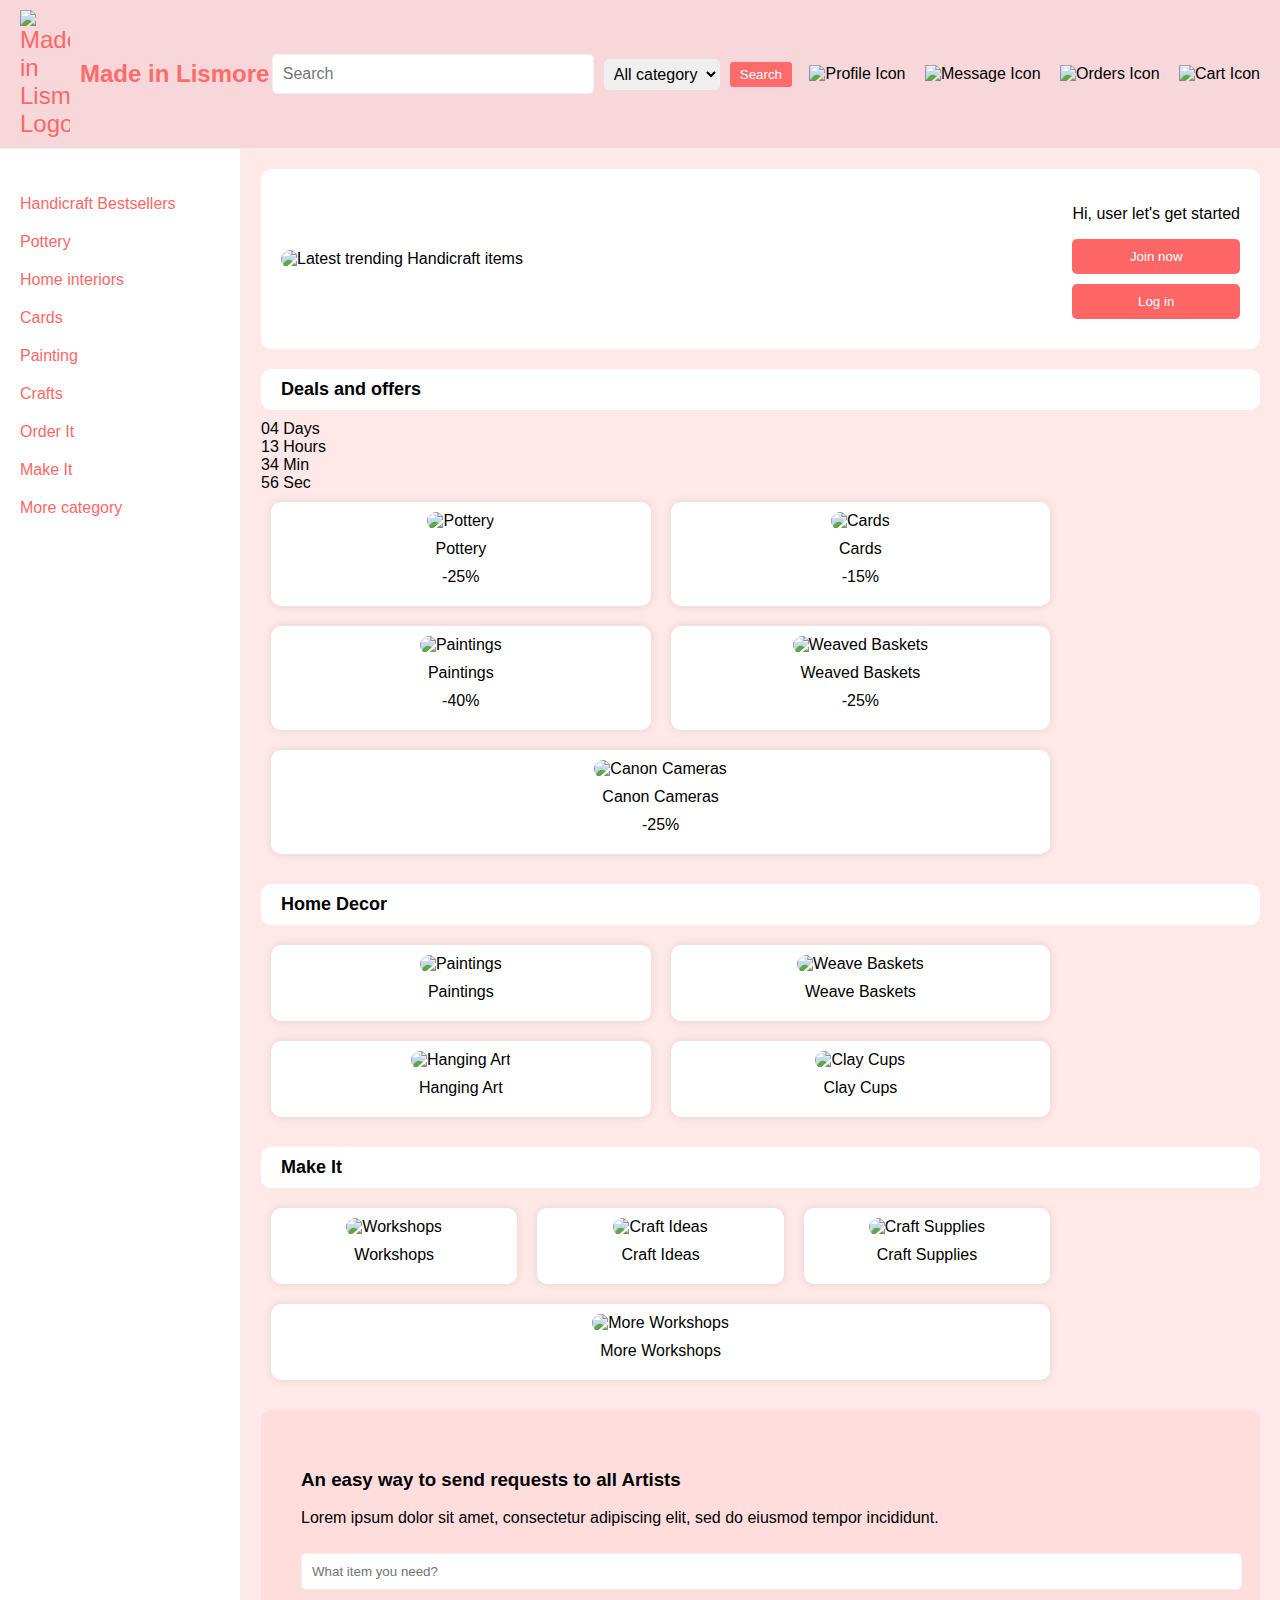
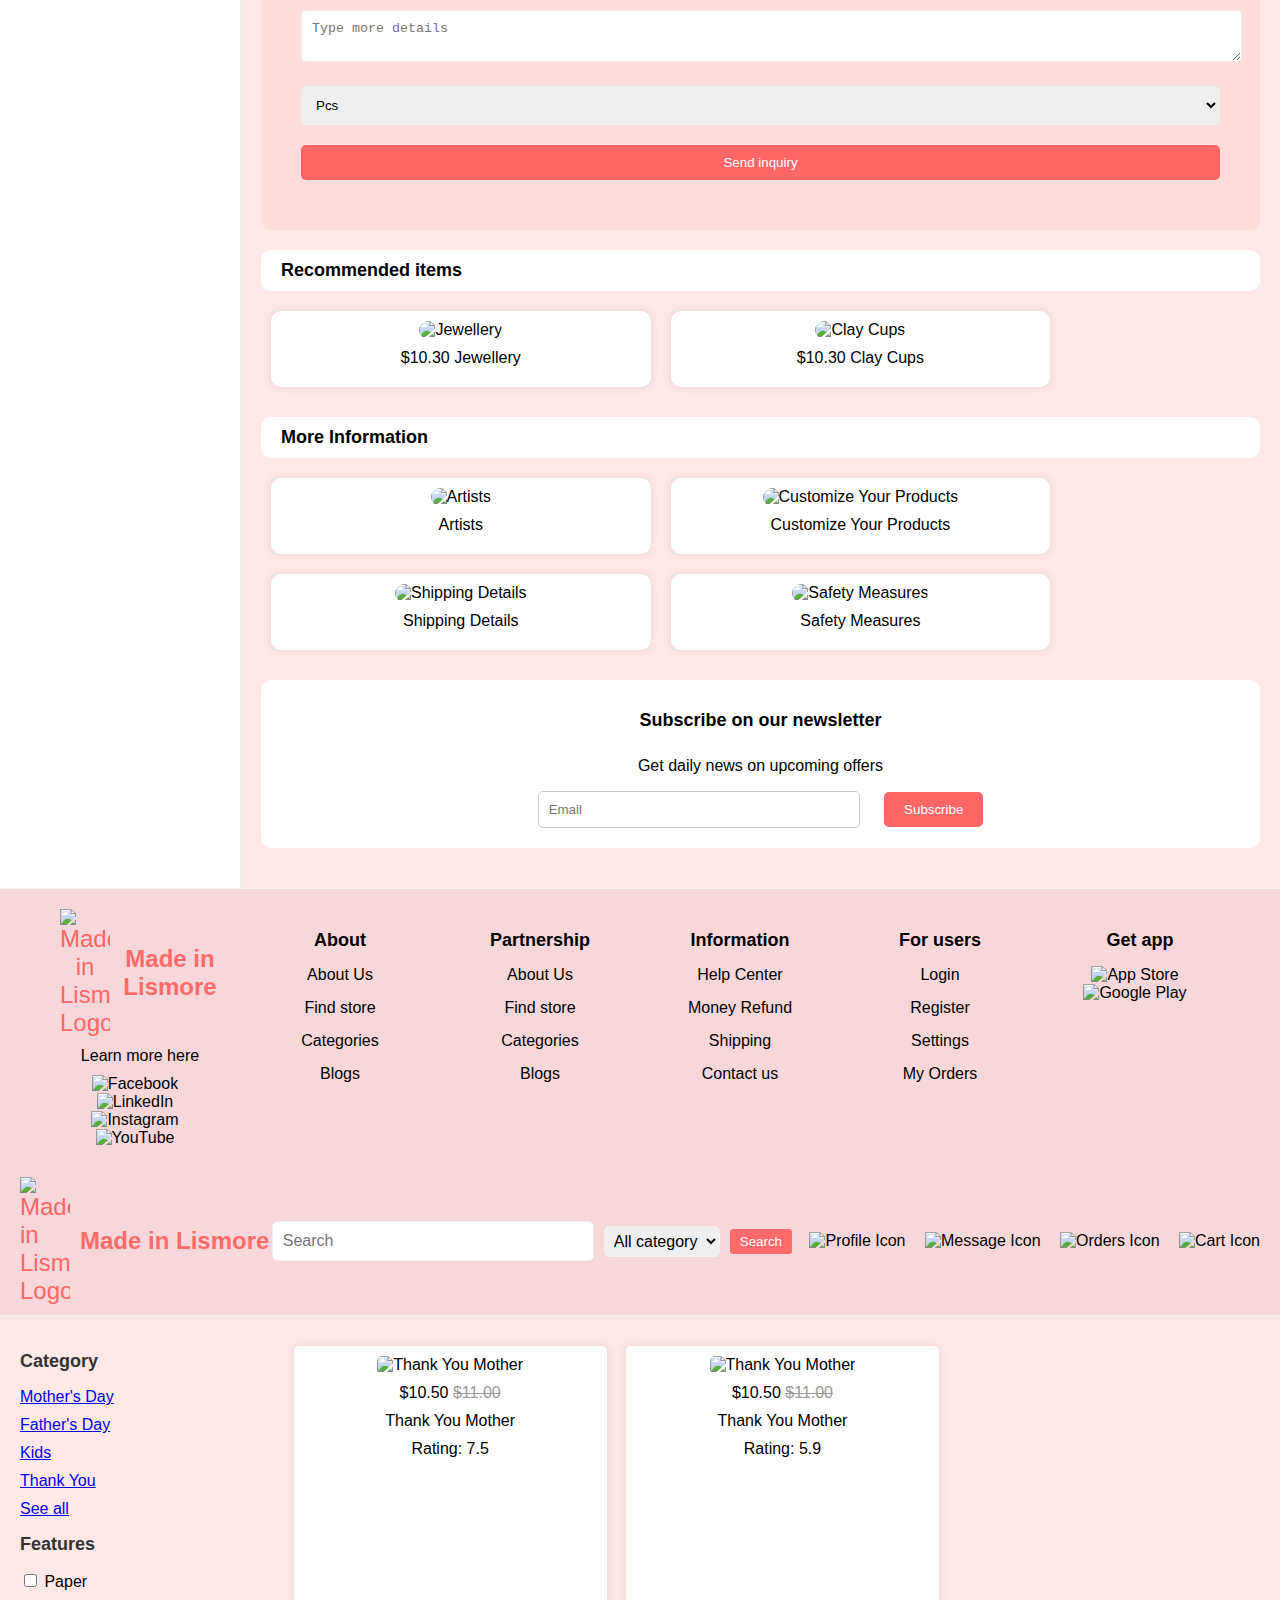
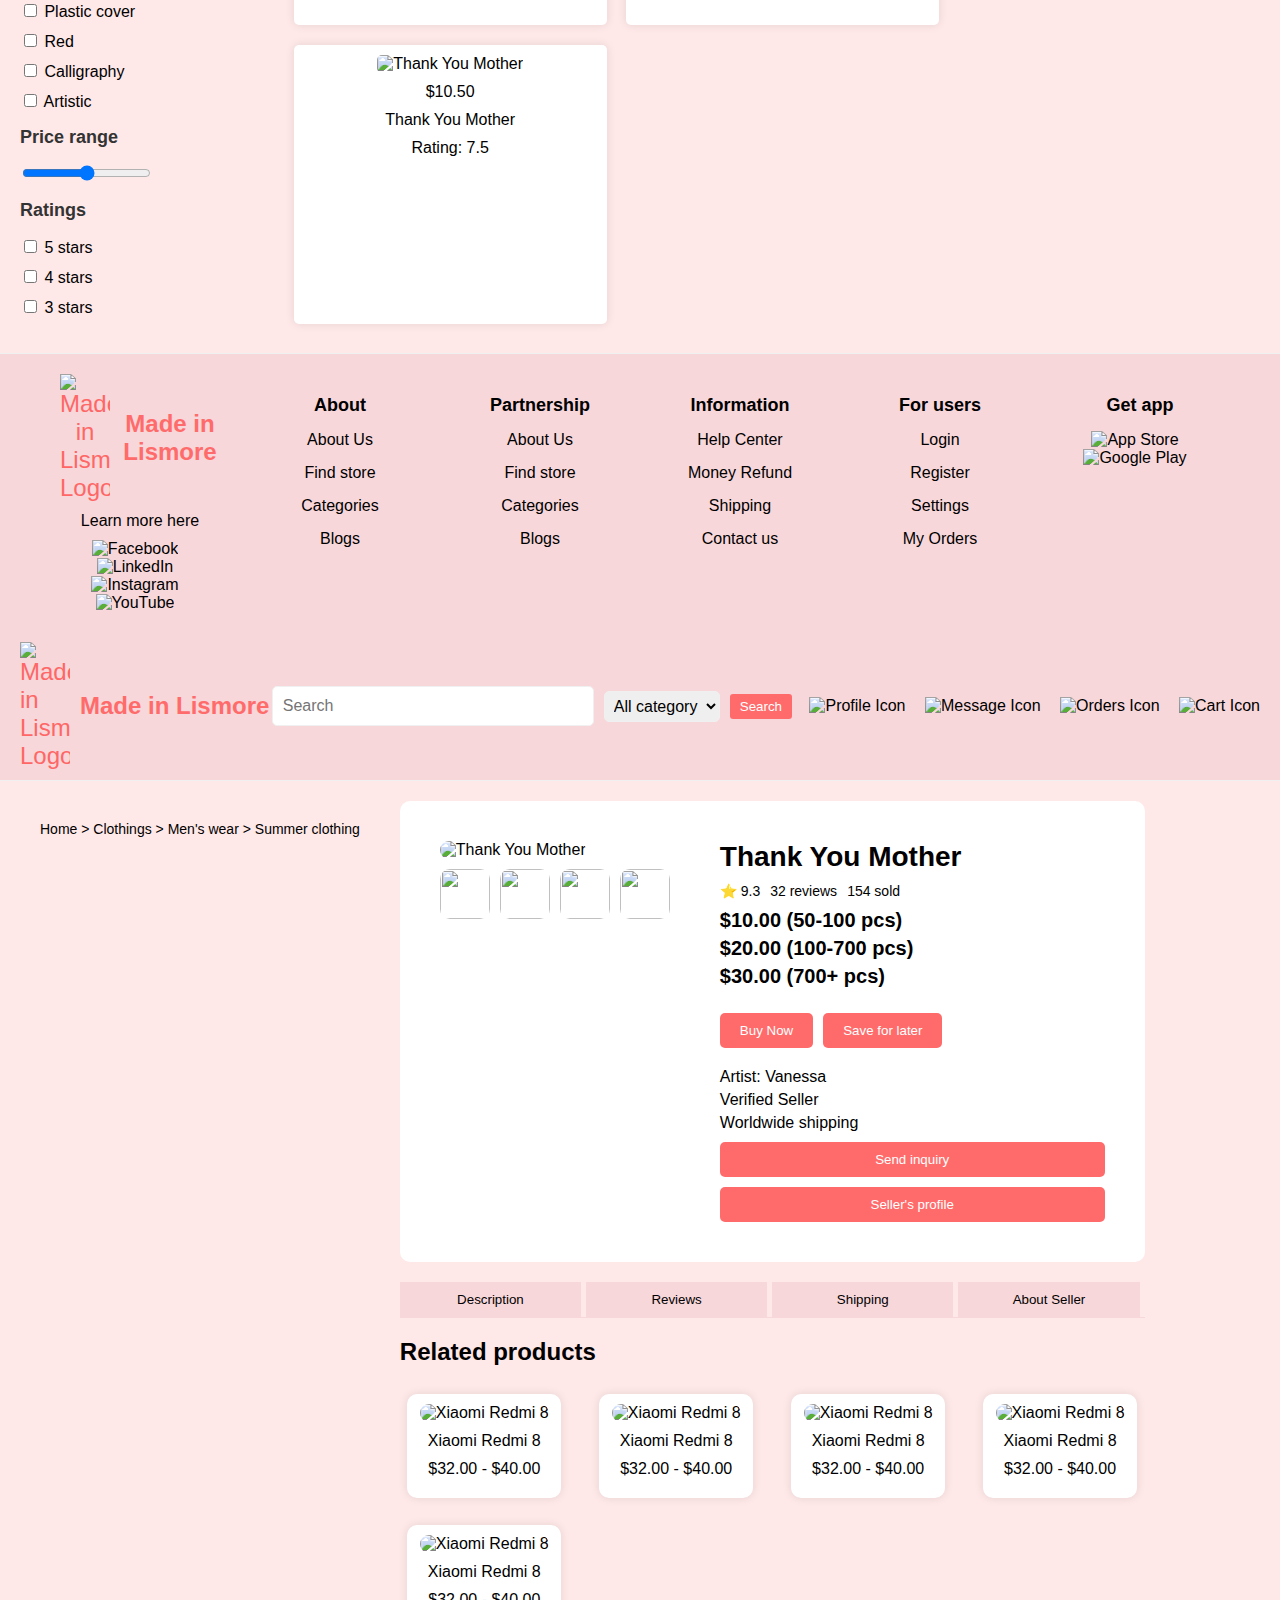
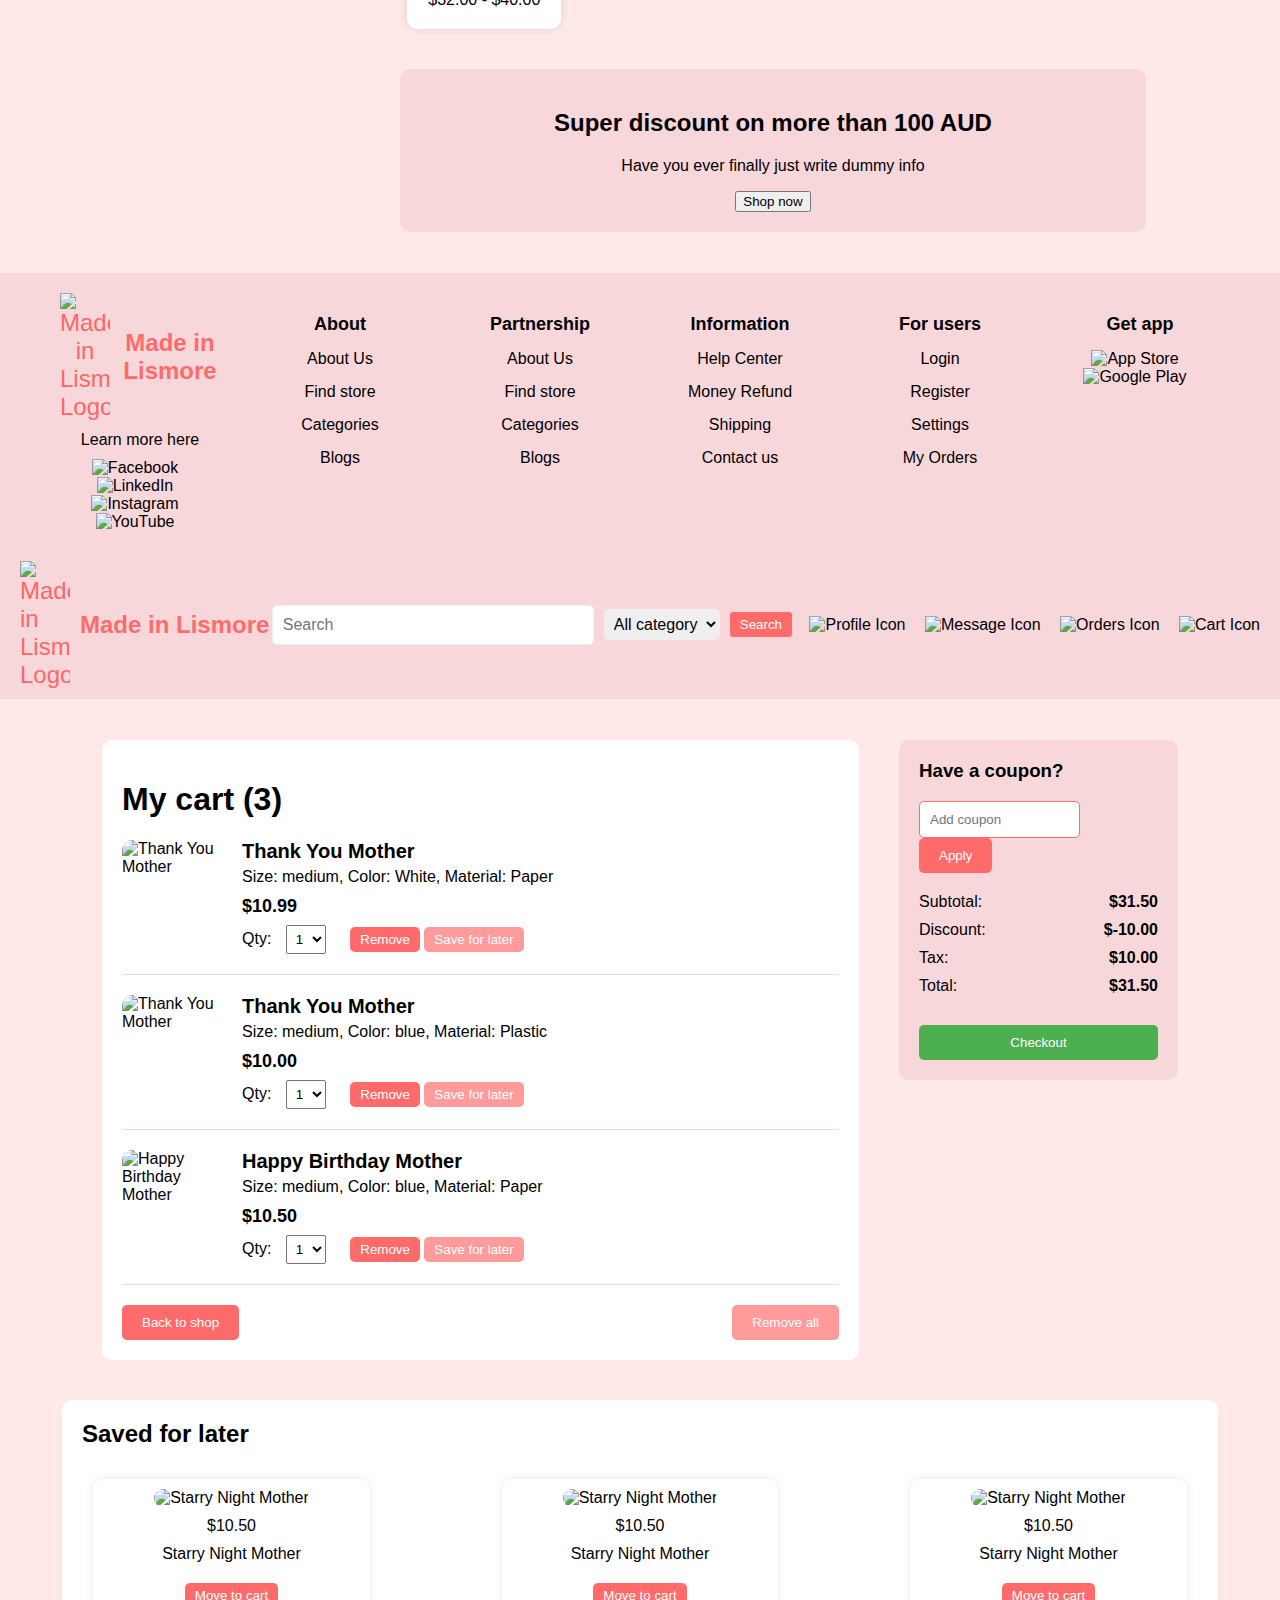
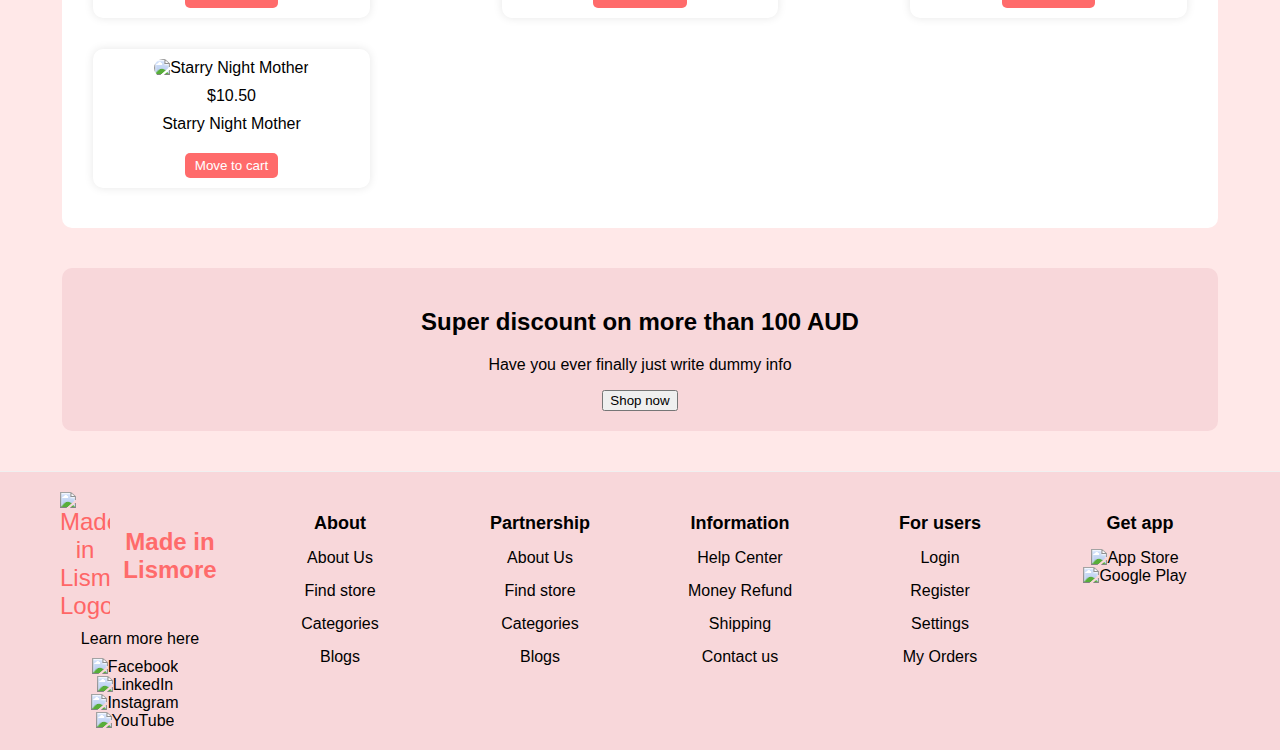
==== index.html @ fd5ef29a "update on fourth" ====
<!DOCTYPE html>
<html lang="en">
<head>
    <meta charset="UTF-8">
    <meta name="viewport" content="width=1368, initial-scale=1.0">
    <title>Made in Lismore</title>

 <!-- first page html -->
</head>
<body>
    <link rel="stylesheet" href="/Users/hargunsoni/Desktop/MadeInLismore/style.css">

    <div class="navbar">
        <div class="logo">
            <img src="logo.png" alt="Made in Lismore Logo">
            <span>Made in Lismore</span>
        </div>
        <div class="search-bar">
            <input type="text" placeholder="Search">
            <select>
                <option value="all">All category</option>
                <option value="cards">Cards</option>
                <option value="pottery">Pottery</option>
                <option value="paintings">Paintings</option>
                <!-- Add other categories here -->
            </select>
            <button>Search</button>
        </div>
        <div class="icons">
            <img src="profile-icon.png" alt="Profile Icon">
            <img src="message-icon.png" alt="Message Icon">
            <img src="orders-icon.png" alt="Orders Icon">
            <img src="cart-icon.png" alt="Cart Icon">
        </div>
    </div>

    <div style="display: flex;">
        <div class="sidebar">
            <ul class="category-list">
                <li>Handicraft Bestsellers</li>
                <li>Pottery</li>
                <li>Home interiors</li>
                <li>Cards</li>
                <li>Painting</li>
                <li>Crafts</li>
                <li>Order It</li>
                <li>Make It</li>
                <li>More category</li>
            </ul>
        </div>
        <div class="main-content">
            <div class="banner">
                <img src="handicraft-banner.jpg" alt="Latest trending Handicraft items">
                <div class="login">
                    <p>Hi, user let's get started</p>
                    <button>Join now</button>
                    <button>Log in</button>
                </div>
            </div>
            <div class="deals-offers">
                <div class="title">Deals and offers</div>
                <div class="countdown">
                    <div>04 Days</div>
                    <div>13 Hours</div>
                    <div>34 Min</div>
                    <div>56 Sec</div>
                </div>
                <div class="products">
                    <div class="product">
                        <img src="pottery.jpg" alt="Pottery">
                        <p>Pottery</p>
                        <p>-25%</p>
                    </div>
                    <div class="product">
                        <img src="cards.jpg" alt="Cards">
                        <p>Cards</p>
                        <p>-15%</p>
                    </div>
                    <div class="product">
                        <img src="paintings.jpg" alt="Paintings">
                        <p>Paintings</p>
                        <p>-40%</p>
                    </div>
                    <div class="product">
                        <img src="weaved-baskets.jpg" alt="Weaved Baskets">
                        <p>Weaved Baskets</p>
                        <p>-25%</p>
                    </div>
                    <div class="product">
                        <img src="canon-cameras.jpg" alt="Canon Cameras">
                        <p>Canon Cameras</p>
                        <p>-25%</p>
                    </div>
                </div>
            </div>
            <div class="home-decor">
                <div class="title">Home Decor</div>
                <div class="products">
                    <div class="product">
                        <img src="paintings-home-decor.jpg" alt="Paintings">
                        <p>Paintings</p>
                    </div>
                    <div class="product">
                        <img src="weave-baskets.jpg" alt="Weave Baskets">
                        <p>Weave Baskets</p>
                    </div>
                    <div class="product">
                        <img src="hanging-art.jpg" alt="Hanging Art">
                        <p>Hanging Art</p>
                    </div>
                    <div class="product">
                        <img src="clay-cups.jpg" alt="Clay Cups">
                        <p>Clay Cups</p>
                    </div>
                </div>
            </div>
            <div class="make-it">
                <div class="title">Make It</div>
                <div class="products">
                    <div class="product">
                        <img src="workshops.jpg" alt="Workshops">
                        <p>Workshops</p>
                    </div>
                    <div class="product">
                        <img src="craft-ideas.jpg" alt="Craft Ideas">
                        <p>Craft Ideas</p>
                    </div>
                    <div class="product">
                        <img src="craft-supplies.jpg" alt="Craft Supplies">
                        <p>Craft Supplies</p>
                    </div>
                    <div class="product">
                        <img src="more-workshops.jpg" alt="More Workshops">
                        <p>More Workshops</p>
                    </div>
                </div>
            </div>
            <div class="quote">
                <div class="form">
                    <h3>An easy way to send requests to all Artists</h3>
                    <p>Lorem ipsum dolor sit amet, consectetur adipiscing elit, sed do eiusmod tempor incididunt.</p>
                    <input type="text" placeholder="What item you need?">
                    <textarea placeholder="Type more details"></textarea>
                    <select>
                        <option value="pcs">Pcs</option>
                        <option value="sets">Sets</option>
                    </select>
                    <button>Send inquiry</button>
                </div>
            </div>
            <div class="recommended">
                <div class="title">Recommended items</div>
                <div class="products">
                    <div class="product">
                        <img src="jewellery.jpg" alt="Jewellery">
                        <p>$10.30 Jewellery</p>
                    </div>
                    <div class="product">
                        <img src="clay-cups.jpg" alt="Clay Cups">
                        <p>$10.30 Clay Cups</p>
                    </div>
                </div>
            </div>
            <div class="more-info">
                <div class="title">More Information</div>
                <div class="products">
                    <div class="product">
                        <img src="artists.jpg" alt="Artists">
                        <p>Artists</p>
                    </div>
                    <div class="product">
                        <img src="customize.jpg" alt="Customize Your Products">
                        <p>Customize Your Products</p>
                    </div>
                    <div class="product">
                        <img src="shipping.jpg" alt="Shipping Details">
                        <p>Shipping Details</p>
                    </div>
                    <div class="product">
                        <img src="safety.jpg" alt="Safety Measures">
                        <p>Safety Measures</p>
                    </div>
                </div>
            </div>
            <div class="newsletter">
                <div class="title">Subscribe on our newsletter</div>
                <p>Get daily news on upcoming offers</p>
                <input type="email" placeholder="Email">
                <button>Subscribe</button>
            </div>
        </div>
    </div>

    <footer>
        <div class="container">
            <div class="column">
                <div class="logo">
                    <img src="logo.png" alt="Made in Lismore Logo">
                    <span>Made in Lismore</span>
                </div>
                <p>Learn more here</p>
                <div class="social-icons">
                    <img src="facebook-icon.png" alt="Facebook">
                    <img src="linkedin-icon.png" alt="LinkedIn">
                    <img src="instagram-icon.png" alt="Instagram">
                    <img src="youtube-icon.png" alt="YouTube">
                </div>
            </div>
            <div class="column">
                <ul>
                    <li><strong>About</strong></li>
                    <li>About Us</li>
                    <li>Find store</li>
                    <li>Categories</li>
                    <li>Blogs</li>
                </ul>
            </div>
            <div class="column">
                <ul>
                    <li><strong>Partnership</strong></li>
                    <li>About Us</li>
                    <li>Find store</li>
                    <li>Categories</li>
                    <li>Blogs</li>
                </ul>
            </div>
            <div class="column">
                <ul>
                    <li><strong>Information</strong></li>
                    <li>Help Center</li>
                    <li>Money Refund</li>
                    <li>Shipping</li>
                    <li>Contact us</li>
                </ul>
            </div>
            <div class="column">
                <ul>
                    <li><strong>For users</strong></li>
                    <li>Login</li>
                    <li>Register</li>
                    <li>Settings</li>
                    <li>My Orders</li>
                </ul>
            </div>
            <div class="column">
                <ul>
                    <li><strong>Get app</strong></li>
                    <li>
                        <img src="appstore-icon.png" alt="App Store">
                        <img src="playstore-icon.png" alt="Google Play">
                    </li>
                </ul>
            </div>
        </div>
    </footer>

</body>
</html>




 <!-- second page html -->

<!DOCTYPE html>
<html lang="en">
<head>
    <meta charset="UTF-8">
    <meta name="viewport" content="width=device-width, initial-scale=1.0">
    <title>Made in Lismore</title>
    <link rel="stylesheet" href="style.css"> <!-- Link to your CSS file -->
</head>
<body>
    <div class="navbar">
        <div class="logo">
            <img src="logo.png" alt="Made in Lismore Logo">
            <span>Made in Lismore</span>
        </div>
        <div class="search-bar">
            <input type="text" placeholder="Search">
            <select>
                <option value="all">All category</option>
                <option value="cards">Cards</option>
                <option value="pottery">Pottery</option>
                <option value="paintings">Paintings</option>
                <!-- Add other categories here -->
            </select>
            <button>Search</button>
        </div>
        <div class="icons">
            <img src="profile-icon.png" alt="Profile Icon">
            <img src="message-icon.png" alt="Message Icon">
            <img src="orders-icon.png" alt="Orders Icon">
            <img src="cart-icon.png" alt="Cart Icon">
        </div>
    </div>
    <main>
        <aside>
            <h2>Category</h2>
            <ul>
                <li><a href="#">Mother's Day</a></li>
                <li><a href="#">Father's Day</a></li>
                <li><a href="#">Kids</a></li>
                <li><a href="#">Thank You</a></li>
                <li><a href="#">See all</a></li>
            </ul>
            <h2>Features</h2>
            <ul>
                <li><input type="checkbox"> Paper</li>
                <li><input type="checkbox"> Plastic cover</li>
                <li><input type="checkbox"> Red</li>
                <li><input type="checkbox"> Calligraphy</li>
                <li><input type="checkbox"> Artistic</li>
            </ul>
            <h2>Price range</h2>
            <input type="range" min="0" max="99999">
            <h2>Ratings</h2>
            <ul>
                <li><input type="checkbox"> 5 stars</li>
                <li><input type="checkbox"> 4 stars</li>
                <li><input type="checkbox"> 3 stars</li>
            </ul>
        </aside>
        <section class="products">
            <div class="product">
                <img src="product1.jpg" alt="Thank You Mother">
                <p>$10.50 <span class="original-price">$11.00</span></p>
                <p>Thank You Mother</p>
                <p>Rating: 7.5</p>
            </div>
            <div class="product">
                <img src="product2.jpg" alt="Thank You Mother">
                <p>$10.50 <span class="original-price">$11.00</span></p>
                <p>Thank You Mother</p>
                <p>Rating: 5.9</p>
            </div>
            <div class="product">
                <img src="product3.jpg" alt="Thank You Mother">
                <p>$10.50</p>
                <p>Thank You Mother</p>
                <p>Rating: 7.5</p>
            </div>
            <!-- Add more product divs as necessary -->
        </section>
    </main>
    <footer>
        <div class="container">
            <div class="column">
                <div class="logo">
                    <img src="logo.png" alt="Made in Lismore Logo">
                    <span>Made in Lismore</span>
                </div>
                <p>Learn more here</p>
                <div class="social-icons">
                    <img src="facebook-icon.png" alt="Facebook">
                    <img src="linkedin-icon.png" alt="LinkedIn">
                    <img src="instagram-icon.png" alt="Instagram">
                    <img src="youtube-icon.png" alt="YouTube">
                </div>
            </div>
            <div class="column">
                <ul>
                    <li><strong>About</strong></li>
                    <li>About Us</li>
                    <li>Find store</li>
                    <li>Categories</li>
                    <li>Blogs</li>
                </ul>
            </div>
            <div class="column">
                <ul>
                    <li><strong>Partnership</strong></li>
                    <li>About Us</li>
                    <li>Find store</li>
                    <li>Categories</li>
                    <li>Blogs</li>
                </ul>
            </div>
            <div class="column">
                <ul>
                    <li><strong>Information</strong></li>
                    <li>Help Center</li>
                    <li>Money Refund</li>
                    <li>Shipping</li>
                    <li>Contact us</li>
                </ul>
            </div>
            <div class="column">
                <ul>
                    <li><strong>For users</strong></li>
                    <li>Login</li>
                    <li>Register</li>
                    <li>Settings</li>
                    <li>My Orders</li>
                </ul>
            </div>
            <div class="column">
                <ul>
                    <li><strong>Get app</strong></li>
                    <li>
                        <img src="appstore-icon.png" alt="App Store">
                        <img src="playstore-icon.png" alt="Google Play">
                    </li>
                </ul>
            </div>
        </div>
    </footer>
</body>
</html>





<!-- third page html -->


<!-- third page second try  -->

<!DOCTYPE html>
<html lang="en">
<head>
    <meta charset="UTF-8">
    <meta name="viewport" content="width=device-width, initial-scale=1.0">
    <title>Product Page</title>
    <link rel="stylesheet" href="styles.css">
</head>
<body>
    <div class="navbar">
        <div class="logo">
            <img src="logo.png" alt="Made in Lismore Logo">
            <span>Made in Lismore</span>
        </div>
        <div class="search-bar">
            <input type="text" placeholder="Search">
            <select>
                <option value="all">All category</option>
                <option value="cards">Cards</option>
                <option value="pottery">Pottery</option>
                <option value="paintings">Paintings</option>
                <!-- Add other categories here -->
            </select>
            <button>Search</button>
        </div>
        <div class="icons">
            <img src="profile-icon.png" alt="Profile Icon">
            <img src="message-icon.png" alt="Message Icon">
            <img src="orders-icon.png" alt="Orders Icon">
            <img src="cart-icon.png" alt="Cart Icon">
        </div>
    </div>
    <main>
        <div class="breadcrumb">
            <a href="#">Home</a> > <a href="#">Clothings</a> > <a href="#">Men's wear</a> > <a href="#">Summer clothing</a>
        </div>
        <div class="product-section">
            <div class="product-container">
                <div class="product-images">
                    <img src="main-image.png" alt="Thank You Mother">
                    <div class="thumbnail-images">
                        <img src="thumb1.png" alt="">
                        <img src="thumb2.png" alt="">
                        <img src="thumb3.png" alt="">
                        <img src="thumb4.png" alt="">
                    </div>
                </div>
                <div class="product-details">
                    <h1>Thank You Mother</h1>
                    <div class="rating">
                        <span>⭐ 9.3</span>
                        <span>32 reviews</span>
                        <span>154 sold</span>
                    </div>
                    <div class="pricing">
                        <div>$10.00 (50-100 pcs)</div>
                        <div>$20.00 (100-700 pcs)</div>
                        <div>$30.00 (700+ pcs)</div>
                    </div>
                    <div class="actions">
                        <button id="buy-now">Buy Now</button>
                        <button id="save-for-later">Save for later</button>
                    </div>
                    <div class="seller-info">
                        <div>Artist: Vanessa</div>
                        <div>Verified Seller</div>
                        <div>Worldwide shipping</div>
                        <button>Send inquiry</button>
                        <button>Seller's profile</button>
                    </div>
                </div>
            </div>
            <div class="tabs">
                <button class="tablinks" onclick="openTab(event, 'Description')">Description</button>
                <button class="tablinks" onclick="openTab(event, 'Reviews')">Reviews</button>
                <button class="tablinks" onclick="openTab(event, 'Shipping')">Shipping</button>
                <button class="tablinks" onclick="openTab(event, 'About Seller')">About Seller</button>
            </div>
            <div id="Description" class="tabcontent">
                <h3>Description</h3>
                <p>Standard 6" x 4" card</p>
                <p>Blank on the inside - you can add your own message</p>
                <p>Includes envelope</p>
                <p>Wholesale enquiries welcome.</p>
                <p>Style: Classic style</p>
                <p>Size: 6" x 4"</p>
            </div>
            <div id="Reviews" class="tabcontent">
                <h3>Reviews</h3>
            </div>
            <div id="Shipping" class="tabcontent">
                <h3>Shipping</h3>
            </div>
            <div id="About Seller" class="tabcontent">
                <h3>About Seller</h3>
            </div>
            <div class="related-products">
                <h2>Related products</h2>
                <div class="products-list">
                    <div class="product">
                        <img src="related1.png" alt="Xiaomi Redmi 8">
                        <p>Xiaomi Redmi 8</p>
                        <p>$32.00 - $40.00</p>
                    </div>
                    <div class="product">
                        <img src="related2.png" alt="Xiaomi Redmi 8">
                        <p>Xiaomi Redmi 8</p>
                        <p>$32.00 - $40.00</p>
                    </div>
                    <div class="product">
                        <img src="related3.png" alt="Xiaomi Redmi 8">
                        <p>Xiaomi Redmi 8</p>
                        <p>$32.00 - $40.00</p>
                    </div>
                    <div class="product">
                        <img src="related4.png" alt="Xiaomi Redmi 8">
                        <p>Xiaomi Redmi 8</p>
                        <p>$32.00 - $40.00</p>
                    </div>
                    <div class="product">
                        <img src="related5.png" alt="Xiaomi Redmi 8">
                        <p>Xiaomi Redmi 8</p>
                        <p>$32.00 - $40.00</p>
                    </div>
                </div>
            </div>
            <div class="super-discount">
                <h2>Super discount on more than 100 AUD</h2>
                <p>Have you ever finally just write dummy info</p>
                <button>Shop now</button>
            </div>
        </div>
    </main>
    <footer>
        <div class="container">
            <div class="column">
                <div class="logo">
                    <img src="logo.png" alt="Made in Lismore Logo">
                    <span>Made in Lismore</span>
                </div>
                <p>Learn more here</p>
                <div class="social-icons">
                    <img src="facebook-icon.png" alt="Facebook">
                    <img src="linkedin-icon.png" alt="LinkedIn">
                    <img src="instagram-icon.png" alt="Instagram">
                    <img src="youtube-icon.png" alt="YouTube">
                </div>
            </div>
            <div class="column">
                <ul>
                    <li><strong>About</strong></li>
                    <li>About Us</li>
                    <li>Find store</li>
                    <li>Categories</li>
                    <li>Blogs</li>
                </ul>
            </div>
            <div class="column">
                <ul>
                    <li><strong>Partnership</strong></li>
                    <li>About Us</li>
                    <li>Find store</li>
                    <li>Categories</li>
                    <li>Blogs</li>
                </ul>
            </div>
            <div class="column">
                <ul>
                    <li><strong>Information</strong></li>
                    <li>Help Center</li>
                    <li>Money Refund</li>
                    <li>Shipping</li>
                    <li>Contact us</li>
                </ul>
            </div>
            <div class="column">
                <ul>
                    <li><strong>For users</strong></li>
                    <li>Login</li>
                    <li>Register</li>
                    <li>Settings</li>
                    <li>My Orders</li>
                </ul>
            </div>
            <div class="column">
                <ul>
                    <li><strong>Get app</strong></li>
                    <li>
                        <img src="appstore-icon.png" alt="App Store">
                        <img src="playstore-icon.png" alt="Google Play">
                    </li>
                </ul>
            </div>
        </div>
    </footer>
    <script src="scripts.js"></script>
</body>
</html>


<!-- fourth page html  -->
<!DOCTYPE html>
<html lang="en">
<head>
    <meta charset="UTF-8">
    <meta name="viewport" content="width=device-width, initial-scale=1.0">
    <title>My Cart</title>
    <link rel="stylesheet" href="styles.css">
</head>
<body>
    <div class="navbar">
        <div class="logo">
            <img src="logo.png" alt="Made in Lismore Logo">
            <span>Made in Lismore</span>
        </div>
        <div class="search-bar">
            <input type="text" placeholder="Search">
            <select>
                <option value="all">All category</option>
                <option value="cards">Cards</option>
                <option value="pottery">Pottery</option>
                <option value="paintings">Paintings</option>
                <!-- Add other categories here -->
            </select>
            <button>Search</button>
        </div>
        <div class="icons">
            <img src="profile-icon.png" alt="Profile Icon">
            <img src="message-icon.png" alt="Message Icon">
            <img src="orders-icon.png" alt="Orders Icon">
            <img src="cart-icon.png" alt="Cart Icon" id="my-cart">
        </div>
    </div>

    <main>
        <div class="cart-page">
            <div class="cart-and-summary">
                <div class="cart-container">
                    <h1>My cart (3)</h1>
                    <div class="cart-item">
                        <img src="main-image.png" alt="Thank You Mother">
                        <div class="cart-item-details">
                            <h2>Thank You Mother</h2>
                            <p>Size: medium, Color: White, Material: Paper</p>
                            <span>$10.99</span>
                            <label for="quantity1">Qty:</label>
                            <select id="quantity1">
                                <option value="1">1</option>
                                <option value="2">2</option>
                                <option value="3">3</option>
                            </select>
                            <button class="remove">Remove</button>
                            <button class="save-for-later">Save for later</button>
                        </div>
                    </div>
                    <div class="cart-item">
                        <img src="thumb1.png" alt="Thank You Mother">
                        <div class="cart-item-details">
                            <h2>Thank You Mother</h2>
                            <p>Size: medium, Color: blue, Material: Plastic</p>
                            <span>$10.00</span>
                            <label for="quantity2">Qty:</label>
                            <select id="quantity2">
                                <option value="1">1</option>
                                <option value="2">2</option>
                                <option value="3">3</option>
                            </select>
                            <button class="remove">Remove</button>
                            <button class="save-for-later">Save for later</button>
                        </div>
                    </div>
                    <div class="cart-item">
                        <img src="thumb2.png" alt="Happy Birthday Mother">
                        <div class="cart-item-details">
                            <h2>Happy Birthday Mother</h2>
                            <p>Size: medium, Color: blue, Material: Paper</p>
                            <span>$10.50</span>
                            <label for="quantity3">Qty:</label>
                            <select id="quantity3">
                                <option value="1">1</option>
                                <option value="2">2</option>
                                <option value="3">3</option>
                            </select>
                            <button class="remove">Remove</button>
                            <button class="save-for-later">Save for later</button>
                        </div>
                    </div>
                    <div class="cart-actions">
                        <button>Back to shop</button>
                        <button class="remove-all">Remove all</button>
                    </div>
                </div>
                <div class="checkout-summary">
                    <h3>Have a coupon?</h3>
                    <input type="text" placeholder="Add coupon">
                    <button>Apply</button>
                    <div class="summary-details">
                        <p>Subtotal: <span>$31.50</span></p>
                        <p>Discount: <span>$-10.00</span></p>
                        <p>Tax: <span>$10.00</span></p>
                        <p>Total: <span>$31.50</span></p>
                        <button id="checkout-button">Checkout</button>
                    </div>
                </div>
            </div>

            <div class="saved-for-later">
                <h2>Saved for later</h2>
                <div class="products-list">
                    <div class="product">
                        <img src="related1.png" alt="Starry Night Mother">
                        <p>$10.50</p>
                        <p>Starry Night Mother</p>
                        <button>Move to cart</button>
                    </div>
                    <div class="product">
                        <img src="related2.png" alt="Starry Night Mother">
                        <p>$10.50</p>
                        <p>Starry Night Mother</p>
                        <button>Move to cart</button>
                    </div>
                    <div class="product">
                        <img src="related3.png" alt="Starry Night Mother">
                        <p>$10.50</p>
                        <p>Starry Night Mother</p>
                        <button>Move to cart</button>
                    </div>
                    <div class="product">
                        <img src="related4.png" alt="Starry Night Mother">
                        <p>$10.50</p>
                        <p>Starry Night Mother</p>
                        <button>Move to cart</button>
                    </div>
                </div>
            </div>

            <div class="super-discount">
                <h2>Super discount on more than 100 AUD</h2>
                <p>Have you ever finally just write dummy info</p>
                <button>Shop now</button>
            </div>
        </div>
    </main>
    <footer>
        <div class="container">
            <div class="column">
                <div class="logo">
                    <img src="logo.png" alt="Made in Lismore Logo">
                    <span>Made in Lismore</span>
                </div>
                <p>Learn more here</p>
                <div class="social-icons">
                    <img src="facebook-icon.png" alt="Facebook">
                    <img src="linkedin-icon.png" alt="LinkedIn">
                    <img src="instagram-icon.png" alt="Instagram">
                    <img src="youtube-icon.png" alt="YouTube">
                </div>
            </div>
            <div class="column">
                <ul>
                    <li><strong>About</strong></li>
                    <li>About Us</li>
                    <li>Find store</li>
                    <li>Categories</li>
                    <li>Blogs</li>
                </ul>
            </div>
            <div class="column">
                <ul>
                    <li><strong>Partnership</strong></li>
                    <li>About Us</li>
                    <li>Find store</li>
                    <li>Categories</li>
                    <li>Blogs</li>
                </ul>
            </div>
            <div class="column">
                <ul>
                    <li><strong>Information</strong></li>
                    <li>Help Center</li>
                    <li>Money Refund</li>
                    <li>Shipping</li>
                    <li>Contact us</li>
                </ul>
            </div>
            <div class="column">
                <ul>
                    <li><strong>For users</strong></li>
                    <li>Login</li>
                    <li>Register</li>
                    <li>Settings</li>
                    <li>My Orders</li>
                </ul>
            </div>
            <div class="column">
                <ul>
                    <li><strong>Get app</strong></li>
                    <li>
                        <img src="appstore-icon.png" alt="App Store">
                        <img src="playstore-icon.png" alt="Google Play">
                    </li>
                </ul>
            </div>
        </div>
    </footer>

    <script src="scripts.js"></script>
</body>
</html>
---- Users/hargunsoni/Desktop/MadeInLismore/style.css ----
body {
    font-family: Arial, sans-serif;
    margin: 0;
    padding: 0;
    background-color: #f8f8f8;
}
.navbar {
    display: flex;
    justify-content: space-between;
    align-items: center;
    padding: 10px 20px;
    background-color: #fff;
    border-bottom: 1px solid #f0f0f0;
}
.navbar .logo {
    display: flex;
    align-items: center;
}
.navbar .logo img {
    height: 40px;
    margin-right: 10px;
}
.navbar .search-bar {
    display: flex;
    align-items: center;
}
.navbar .search-bar input[type="text"] {
    width: 300px;
    padding: 10px;
    border: 1px solid #f0f0f0;
    border-radius: 5px;
    font-size: 16px;
    margin-right: 10px;
}
.navbar .search-bar select {
    padding: 10px;
    border: 1px solid #f0f0f0;
    border-radius: 5px;
    font-size: 16px;
    margin-right: 10px;
}
.navbar .search-bar button {
    padding: 10px;
    border: none;
    border-radius: 5px;
    background-color: #ff6767;
    color: #fff;
    cursor: pointer;
}
.navbar .icons img {
    height: 24px;
    margin-left: 20px;
}
.sidebar {
    width: 200px;
    padding: 20px;
    background-color: #fff;
    border-right: 1px solid #f0f0f0;
}
.sidebar .category-list {
    list-style-type: none;
    padding: 0;
}
.sidebar .category-list li {
    padding: 10px 0;
    color: #ff6767;
    cursor: pointer;
}
.main-content {
    padding: 20px;
    flex: 1;
}
.main-content .banner {
    display: flex;
    justify-content: space-between;
    align-items: center;
    padding: 20px;
    background-color: #fff;
    border-radius: 10px;
    margin-bottom: 20px;
}
.main-content .banner img {
    width: 70%;
    border-radius: 10px;
}
.main-content .banner .login {
    text-align: center;
}
.main-content .banner .login button {
    display: block;
    width: 100%;
    padding: 10px;
    margin: 10px 0;
    border: none;
    border-radius: 5px;
    background-color: #ff6767;
    color: #fff;
    cursor: pointer;
}
.deals-offers, .home-decor, .make-it, .quote, .recommended, .more-info, .newsletter {
    margin-bottom: 20px;
}
.deals-offers .title, .home-decor .title, .make-it .title, .quote .title, .recommended .title, .more-info .title, .newsletter .title {
    padding: 10px 20px;
    background-color: #fff;
    border-radius: 10px;
    margin-bottom: 10px;
    font-size: 18px;
    font-weight: bold;
}
.deals-offers .products, .home-decor .products, .make-it .products, .recommended .products, .more-info .products {
    display: flex;
    flex-wrap: wrap;
}
.deals-offers .products .product, .home-decor .products .product, .make-it .products .product, .recommended .products .product, .more-info .products .product {
    flex: 1 1 30%;
    margin: 10px;
    padding: 10px;
    background-color: #fff;
    border-radius: 10px;
    text-align: center;
}
.deals-offers .products .product img, .home-decor .products .product img, .make-it .products .product img, .recommended .products .product img, .more-info .products .product img {
    width: 100%;
    border-radius: 10px;
}
.make-it .products .product {
    flex: 1 1 24%;
}
.quote {
    display: flex;
    justify-content: space-between;
    align-items: center;
    padding: 20px;
    background-color: #ffdddd;
    border-radius: 10px;
}
.quote .form {
    flex: 1;
    padding: 20px;
}
.quote .form input, .quote .form textarea, .quote .form select, .quote .form button {
    width: 100%;
    padding: 10px;
    margin: 10px 0;
    border-radius: 5px;
    border: 1px solid #f0f0f0;
}
.quote .form button {
    background-color: #ff6767;
    color: #fff;
    cursor: pointer;
    border: none;
}
.newsletter {
    text-align: center;
    padding: 20px;
    background-color: #fff;
    border-radius: 10px;
}
.newsletter input {
    width: 60%;
    padding: 10px;
    border: 1px solid #f0f0f0;
    border-radius: 5px;
    margin-right: 10px;
}
.newsletter button {
    padding: 10px;
    border: none;
    border-radius: 5px;
    background-color: #ff6767;
    color: #fff;
    cursor: pointer;
}
footer {
    background-color: #fff;
    padding: 20px;
    border-top: 1px solid #f0f0f0;
}
footer .container {
    display: flex;
    justify-content: space-between;
    flex-wrap: wrap;
}
footer .column {
    flex: 1;
    padding: 10px;
}
footer .column ul {
    list-style-type: none;
    padding: 0;
}
footer .column ul li {
    padding: 5px 0;
}
footer .column img {
    height: 24px;
    margin-right: 10px;
}
---- style.css ----
body {
    font-family: Arial, sans-serif;
    margin: 0;
    padding: 0;
    background-color: #f8f8f8;
}
.navbar {
    display: flex;
    justify-content: space-between;
    align-items: center;
    padding: 10px 20px;
    background-color: #fff;
    border-bottom: 1px solid #f0f0f0;
}
.navbar .logo {
    display: flex;
    align-items: center;
}
.navbar .logo img {
    height: 40px;
    margin-right: 10px;
}
.navbar .search-bar {
    display: flex;
    align-items: center;
}
.navbar .search-bar input[type="text"] {
    width: 300px;
    padding: 10px;
    border: 1px solid #f0f0f0;
    border-radius: 5px;
    font-size: 16px;
    margin-right: 10px;
}
.navbar .search-bar select {
    padding: 10px;
    border: 1px solid #f0f0f0;
    border-radius: 5px;
    font-size: 16px;
    margin-right: 10px;
}
.navbar .search-bar button {
    padding: 10px;
    border: none;
    border-radius: 5px;
    background-color: #ff6767;
    color: #fff;
    cursor: pointer;
}
.navbar .icons img {
    height: 24px;
    margin-left: 20px;
}
.sidebar {
    width: 200px;
    padding: 20px;
    background-color: #fff;
    border-right: 1px solid #f0f0f0;
}
.sidebar .category-list {
    list-style-type: none;
    padding: 0;
}
.sidebar .category-list li {
    padding: 10px 0;
    color: #ff6767;
    cursor: pointer;
}
.main-content {
    padding: 20px;
    flex: 1;
}
.main-content .banner {
    display: flex;
    justify-content: space-between;
    align-items: center;
    padding: 20px;
    background-color: #fff;
    border-radius: 10px;
    margin-bottom: 20px;
}
.main-content .banner img {
    width: 70%;
    border-radius: 10px;
}
.main-content .banner .login {
    text-align: center;
}
.main-content .banner .login button {
    display: block;
    width: 100%;
    padding: 10px;
    margin: 10px 0;
    border: none;
    border-radius: 5px;
    background-color: #ff6767;
    color: #fff;
    cursor: pointer;
}
.deals-offers, .home-decor, .make-it, .quote, .recommended, .more-info, .newsletter {
    margin-bottom: 20px;
}
.deals-offers .title, .home-decor .title, .make-it .title, .quote .title, .recommended .title, .more-info .title, .newsletter .title {
    padding: 10px 20px;
    background-color: #fff;
    border-radius: 10px;
    margin-bottom: 10px;
    font-size: 18px;
    font-weight: bold;
}
.deals-offers .products, .home-decor .products, .make-it .products, .recommended .products, .more-info .products {
    display: flex;
    flex-wrap: wrap;
}
.deals-offers .products .product, .home-decor .products .product, .make-it .products .product, .recommended .products .product, .more-info .products .product {
    flex: 1 1 30%;
    margin: 10px;
    padding: 10px;
    background-color: #fff;
    border-radius: 10px;
    text-align: center;
}
.deals-offers .products .product img, .home-decor .products .product img, .make-it .products .product img, .recommended .products .product img, .more-info .products .product img {
    width: 100%;
    border-radius: 10px;
}
.make-it .products .product {
    flex: 1 1 24%;
}
.quote {
    display: flex;
    justify-content: space-between;
    align-items: center;
    padding: 20px;
    background-color: #ffdddd;
    border-radius: 10px;
}
.quote .form {
    flex: 1;
    padding: 20px;
}
.quote .form input, .quote .form textarea, .quote .form select, .quote .form button {
    width: 100%;
    padding: 10px;
    margin: 10px 0;
    border-radius: 5px;
    border: 1px solid #f0f0f0;
}
.quote .form button {
    background-color: #ff6767;
    color: #fff;
    cursor: pointer;
    border: none;
}
.newsletter {
    text-align: center;
    padding: 20px;
    background-color: #fff;
    border-radius: 10px;
}
.newsletter input {
    width: 60%;
    padding: 10px;
    border: 1px solid #f0f0f0;
    border-radius: 5px;
    margin-right: 10px;
}
.newsletter button {
    padding: 10px;
    border: none;
    border-radius: 5px;
    background-color: #ff6767;
    color: #fff;
    cursor: pointer;
}
footer {
    background-color: #fff;
    padding: 20px;
    border-top: 1px solid #f0f0f0;
}
footer .container {
    display: flex;
    justify-content: space-between;
    flex-wrap: wrap;
}
footer .column {
    flex: 1;
    padding: 10px;
}
footer .column ul {
    list-style-type: none;
    padding: 0;
}
footer .column ul li {
    padding: 5px 0;
}
footer .column img {
    height: 24px;
    margin-right: 10px;
}

















body {
    font-family: Arial, sans-serif;
    margin: 0;
    padding: 0;
    background-color: #f8f8f8;
}
.navbar {
    display: flex;
    justify-content: space-between;
    align-items: center;
    padding: 10px 20px;
    background-color: #fff;
    border-bottom: 1px solid #f0f0f0;
}
.navbar .logo {
    display: flex;
    align-items: center;
}
.navbar .logo img {
    height: 40px;
    margin-right: 10px;
}
.navbar .search-bar {
    display: flex;
    align-items: center;
}
.navbar .search-bar input[type="text"] {
    width: 300px;
    padding: 10px;
    border: 1px solid #f0f0f0;
    border-radius: 5px;
    font-size: 16px;
    margin-right: 10px;
}
.navbar .search-bar select {
    padding: 10px;
    border: 1px solid #f0f0f0;
    border-radius: 5px;
    font-size: 16px;
    margin-right: 10px;
}
.navbar .search-bar button {
    padding: 10px;
    border: none;
    border-radius: 5px;
    background-color: #ff6767;
    color: #fff;
    cursor: pointer;
}
.navbar .icons img {
    height: 24px;
    margin-left: 20px;
}
.content {
    display: flex;
}
.sidebar {
    width: 200px;
    padding: 20px;
    background-color: #fff;
    border-right: 1px solid #f0f0f0;
}
.sidebar .category-list {
    list-style-type: none;
    padding: 0;
}
.sidebar .category-list li {
    padding: 10px 0;
    color: #ff6767;
    cursor: pointer;
}
.sidebar .filters {
    margin-top: 20px;
}
.sidebar .filters h3 {
    margin-bottom: 10px;
}









/* second page */

body {
    font-family: Arial, sans-serif;
    margin: 0;
    padding: 0;
    background-color: #f9f9f9;
}

header {
    background-color: #ffe6e6;
    padding: 10px 20px;
}

.header-top {
    display: flex;
    justify-content: space-between;
    align-items: center;
}

.logo {
    font-size: 24px;
    color: #ff6666;
    text-decoration: none;
}

nav ul {
    list-style: none;
    margin: 0;
    padding: 0;
    display: flex;
}

nav ul li {
    margin-left: 20px;
}

nav ul li a {
    text-decoration: none;
    color: #333;
}

.header-bottom {
    display: flex;
    justify-content: center;
    padding: 10px 0;
}

.header-bottom input[type="text"] {
    width: 300px;
    padding: 10px;
    border: 1px solid #ccc;
    border-radius: 5px;
}

.header-bottom button {
    padding: 10px 20px;
    background-color: #ff6666;
    color: white;
    border: none;
    border-radius: 5px;
    margin-left: 10px;
    cursor: pointer;
}

main {
    display: flex;
    padding: 20px;
}

aside {
    width: 20%;
    padding-right: 20px;
}

aside h2 {
    font-size: 18px;
    color: #333;
}

aside ul {
    list-style: none;
    padding: 0;
}

aside ul li {
    margin-bottom: 10px;
}

.products {
    width: 80%;
    display: flex;
    flex-wrap: wrap;
}

.product {
    width: 30%;
    background-color: white;
    margin: 1%;
    padding: 10px;
    box-shadow: 0 0 10px rgba(0, 0, 0, 0.1);
    border-radius: 5px;
    text-align: center;
}

.product img {
    max-width: 100%;
    height: auto;
    border-radius: 5px;
}

.product p {
    margin: 10px 0;
}

.original-price {
    text-decoration: line-through;
    color: #999;
}

footer {
    background-color: #ffe6e6;
    padding: 20px;
    text-align: center;
}

.newsletter {
    margin-bottom: 20px;
}

.newsletter input[type="email"] {
    padding: 10px;
    width: 300px;
    border: 1px solid #ccc;
    border-radius: 5px;
}

.newsletter button {
    padding: 10px 20px;
    background-color: #ff6666;
    color: white;
    border: none;
    border-radius: 5px;
    margin-left: 10px;
    cursor: pointer;
}

.footer-links {
    display: flex;
    justify-content: space-around;
    margin-bottom: 20px;
}

.footer-links ul {
    list-style: none;
    padding: 0;
}

.footer-links ul li {
    margin-bottom: 10px;
}

.footer-links ul li a {
    text-decoration: none;
    color: #333;
}

.footer-social {
    display: flex;
    justify-content: center;
}

.footer-social a {
    margin: 0 10px;
}

.footer-social img {
    width: 24px;
    height: 24px;
}


















/* style.css  second try third page */

body {
    font-family: Arial, sans-serif;
    background-color: #ffe8e8;
    margin: 0;
    padding: 0;
}

header {
    background-color: #f8d7da;
    padding: 10px 20px;
    display: flex;
    justify-content: space-between;
    align-items: center;
}

header .logo {
    font-size: 24px;
    font-weight: bold;
    color: #ff6b6b;
}

header nav {
    display: flex;
    align-items: center;
}

header nav input[type="text"] {
    padding: 5px;
    margin-right: 10px;
}

header nav button {
    padding: 5px 10px;
    background-color: #ff6b6b;
    border: none;
    color: white;
    cursor: pointer;
    border-radius: 3px;
}

header nav .nav-links a {
    margin-left: 15px;
    text-decoration: none;
    color: black;
}

header nav .nav-links a:hover {
    color: #ff6b6b;
}

.breadcrumb {
    margin: 20px;
    font-size: 14px;
}

.breadcrumb a {
    text-decoration: none;
    color: #000;
}

.breadcrumb a:hover {
    text-decoration: underline;
}

.product-container {
    display: flex;
    background-color: #fff;
    padding: 20px;
    margin: 0 20px;
    border-radius: 10px;
}

.product-images {
    flex: 1;
    padding: 20px;
    max-width: 300px;
}

.product-images img {
    width: 100%;
    border-radius: 10px;
}

.thumbnail-images {
    display: flex;
    margin-top: 10px;
}

.thumbnail-images img {
    width: 50px;
    height: 50px;
    margin-right: 10px;
    cursor: pointer;
}

.product-details {
    flex: 2;
    padding: 20px;
}

.product-details h1 {
    margin: 0;
    font-size: 28px;
}

.rating {
    display: flex;
    align-items: center;
    margin: 10px 0;
    font-size: 14px;
}

.rating span {
    margin-right: 10px;
}

.pricing {
    display: flex;
    flex-direction: column;
    margin: 10px 0;
}

.pricing div {
    margin-bottom: 5px;
    font-size: 20px;
    font-weight: bold;
}

.actions {
    display: flex;
    margin: 20px 0;
}

.actions button {
    padding: 10px 20px;
    background-color: #ff6b6b;
    color: white;
    border: none;
    border-radius: 5px;
    cursor: pointer;
    margin-right: 10px;
}

.actions button:hover {
    background-color: #ff4b4b;
}

.seller-info {
    margin-top: 20px;
}

.seller-info div {
    margin-bottom: 5px;
}

.seller-info button {
    display: block;
    width: 100%;
    padding: 10px;
    background-color: #ff6b6b;
    color: white;
    border: none;
    border-radius: 5px;
    cursor: pointer;
    margin-top: 10px;
}

.seller-info button:hover {
    background-color: #ff4b4b;
}

.tabs {
    display: flex;
    margin: 20px;
    border-bottom: 1px solid #f8d7da;
}

.tablinks {
    padding: 10px 20px;
    cursor: pointer;
    background-color: #f8d7da;
    border: none;
    margin-right: 5px;
    flex: 1;
    text-align: center;
}

.tablinks:hover {
    background-color: #ff6b6b;
    color: white;
}

.tabcontent {
    display: none;
    padding: 20px;
    background-color: white;
    border-radius: 10px;
    margin: 0 20px;
}

.tabcontent h3 {
    margin-top: 0;
}

.related-products {
    margin: 20px;
}

.related-products h2 {
    margin-top: 0;
}

.products-list {
    display: flex;
    justify-content: space-between;
    flex-wrap: wrap;
}

.products-list .product {
    width: 18%;
    background-color: #fff;
    border-radius: 10px;
    text-align: center;
    padding: 10px;
    margin-bottom: 20px;
}

.products-list .product img {
    width: 100%;
    height: auto;
    border-radius: 10px;
}

.super-discount {
    background-color: #f8d7da;
    padding: 20px;
    margin: 20px;
    text-align: center;
    border-radius: 10px;
}

footer {
    background-color: #f8d7da;
    padding: 20px;
}

footer .footer-links {
    display: flex;
    justify-content: space-between;
    margin-bottom: 20px;
}

footer .footer-links div {
    margin-right: 20px;
}

footer .footer-links a {
    display: block;
    text-decoration: none;
    color: black;
    margin-bottom: 5px;
}

footer .footer-links a:hover {
    text-decoration: underline;
}

.footer-bottom {
    display: flex;
    justify-content: space-between;
    align-items: center;
}

.footer-bottom p {
    margin: 0;
}

.social-icons a,
.get-app a {
    margin-right: 10px;
}

.social-icons img,
.get-app img {
    width: 30px;
    height: auto;
}




/* style.css fourth page */
.navbar {
    background-color: #f8d7da;
    padding: 10px 20px;
    display: flex;
    justify-content: space-between;
    align-items: center;
}

.navbar .logo {
    display: flex;
    align-items: center;
}

.navbar .logo img {
    width: 50px;
    height: auto;
    margin-right: 10px;
}

.navbar .logo span {
    font-size: 24px;
    font-weight: bold;
    color: #ff6b6b;
}

.navbar .search-bar {
    display: flex;
    align-items: center;
}

.navbar .search-bar input {
    padding: 5px;
    margin-right: 10px;
}

.navbar .search-bar select {
    padding: 5px;
    margin-right: 10px;
}

.navbar .search-bar button {
    padding: 5px 10px;
    background-color: #ff6b6b;
    border: none;
    color: white;
    cursor: pointer;
    border-radius: 3px;
}

.navbar .icons img {
    width: 30px;
    height: auto;
    margin-left: 15px;
    cursor: pointer;
}

footer {
    background-color: #f8d7da;
    padding: 20px 0;
}

footer .container {
    display: flex;
    justify-content: space-between;
    max-width: 1200px;
    margin: 0 auto;
}

footer .column {
    flex: 1;
    padding: 0 20px;
}

footer .column .logo {
    display: flex;
    align-items: center;
}

footer .column .logo img {
    width: 50px;
    height: auto;
    margin-right: 10px;
}

footer .column .logo span {
    font-size: 24px;
    font-weight: bold;
    color: #ff6b6b;
}

footer .column p {
    margin: 10px 0;
}

footer .column ul {
    list-style: none;
    padding: 0;
}

footer .column ul li {
    margin-bottom: 5px;
}

footer .column ul li strong {
    font-size: 18px;
}

footer .column .social-icons img {
    width: 30px;
    height: auto;
    margin-right: 10px;
}

.cart-page {
    display: flex;
    flex-direction: column;
    align-items: center;
    width: 100%;
}

.cart-and-summary {
    display: flex;
    width: 90%;
    justify-content: space-between;
}

.cart-container {
    background-color: #fff;
    margin: 20px;
    padding: 20px;
    border-radius: 10px;
    flex: 3;
}

.checkout-summary {
    background-color: #f8d7da;
    padding: 20px;
    border-radius: 10px;
    margin: 20px;
    flex: 1;
    align-self: flex-start;
}

.saved-for-later {
    background-color: #fff;
    margin: 20px;
    padding: 20px;
    border-radius: 10px;
    width: 90%;
}

.cart-item {
    display: flex;
    margin-bottom: 20px;
    border-bottom: 1px solid #f8d7da;
    padding-bottom: 20px;
}

.cart-item img {
    width: 100px;
    height: 100px;
    border-radius: 10px;
    margin-right: 20px;
}

.cart-item-details {
    flex: 1;
}

.cart-item-details h2 {
    margin: 0;
    font-size: 20px;
}

.cart-item-details p {
    margin: 5px 0;
}

.cart-item-details span {
    font-size: 18px;
    font-weight: bold;
    display: block;
    margin-top: 10px;
}

.cart-item-details label {
    margin-right: 10px;
}

.cart-item-details select {
    padding: 5px;
    margin-right: 20px;
}

.cart-item-details .remove,
.cart-item-details .save-for-later {
    padding: 5px 10px;
    background-color: #ff6b6b;
    border: none;
    color: white;
    cursor: pointer;
    border-radius: 5px;
    margin-top: 10px;
}

.cart-item-details .save-for-later {
    background-color: #ff9b9b;
}

.cart-actions {
    display: flex;
    justify-content: space-between;
    margin-top: 20px;
}

.cart-actions button {
    padding: 10px 20px;
    background-color: #ff6b6b;
    border: none;
    color: white;
    cursor: pointer;
    border-radius: 5px;
}

.cart-actions .remove-all {
    background-color: #ff9b9b;
}

.checkout-summary h3 {
    margin-top: 0;
}

.checkout-summary input {
    padding: 10px;
    width: calc(100% - 100px);
    margin-right: 10px;
    border: 1px solid #ff6b6b;
    border-radius: 5px;
}

.checkout-summary button {
    padding: 10px 20px;
    background-color: #ff6b6b;
    border: none;
    color: white;
    cursor: pointer;
    border-radius: 5px;
}

.summary-details {
    margin-top: 20px;
}

.summary-details p {
    display: flex;
    justify-content: space-between;
    margin: 10px 0;
}

.summary-details span {
    font-weight: bold;
}

#checkout-button {
    background-color: #4CAF50;
    margin-top: 20px;
    width: 100%;
}

.saved-for-later h2 {
    margin-top: 0;
}

.saved-for-later .products-list {
    display: flex;
    flex-wrap: wrap;
    justify-content: space-between;
}

.saved-for-later .product {
    width: 23%;
    background-color: #fff;
    border-radius: 10px;
    text-align: center;
    padding: 10px;
    margin-bottom: 20px;
}

.saved-for-later .product img {
    width: 100%;
    height: auto;
    border-radius: 10px;
}

.saved-for-later .product button {
    padding: 5px 10px;
    background-color: #ff6b6b;
    border: none;
    color: white;
    cursor: pointer;
    border-radius: 5px;
    margin-top: 10px;
}

.saved-for-later .product button:hover {
    background-color: #ff4b4b;
}

.super-discount {
    background-color: #f8d7da;
    padding: 20px;
    margin: 20px;
    text-align: center;
    border-radius: 10px;
    width: 90%;
}
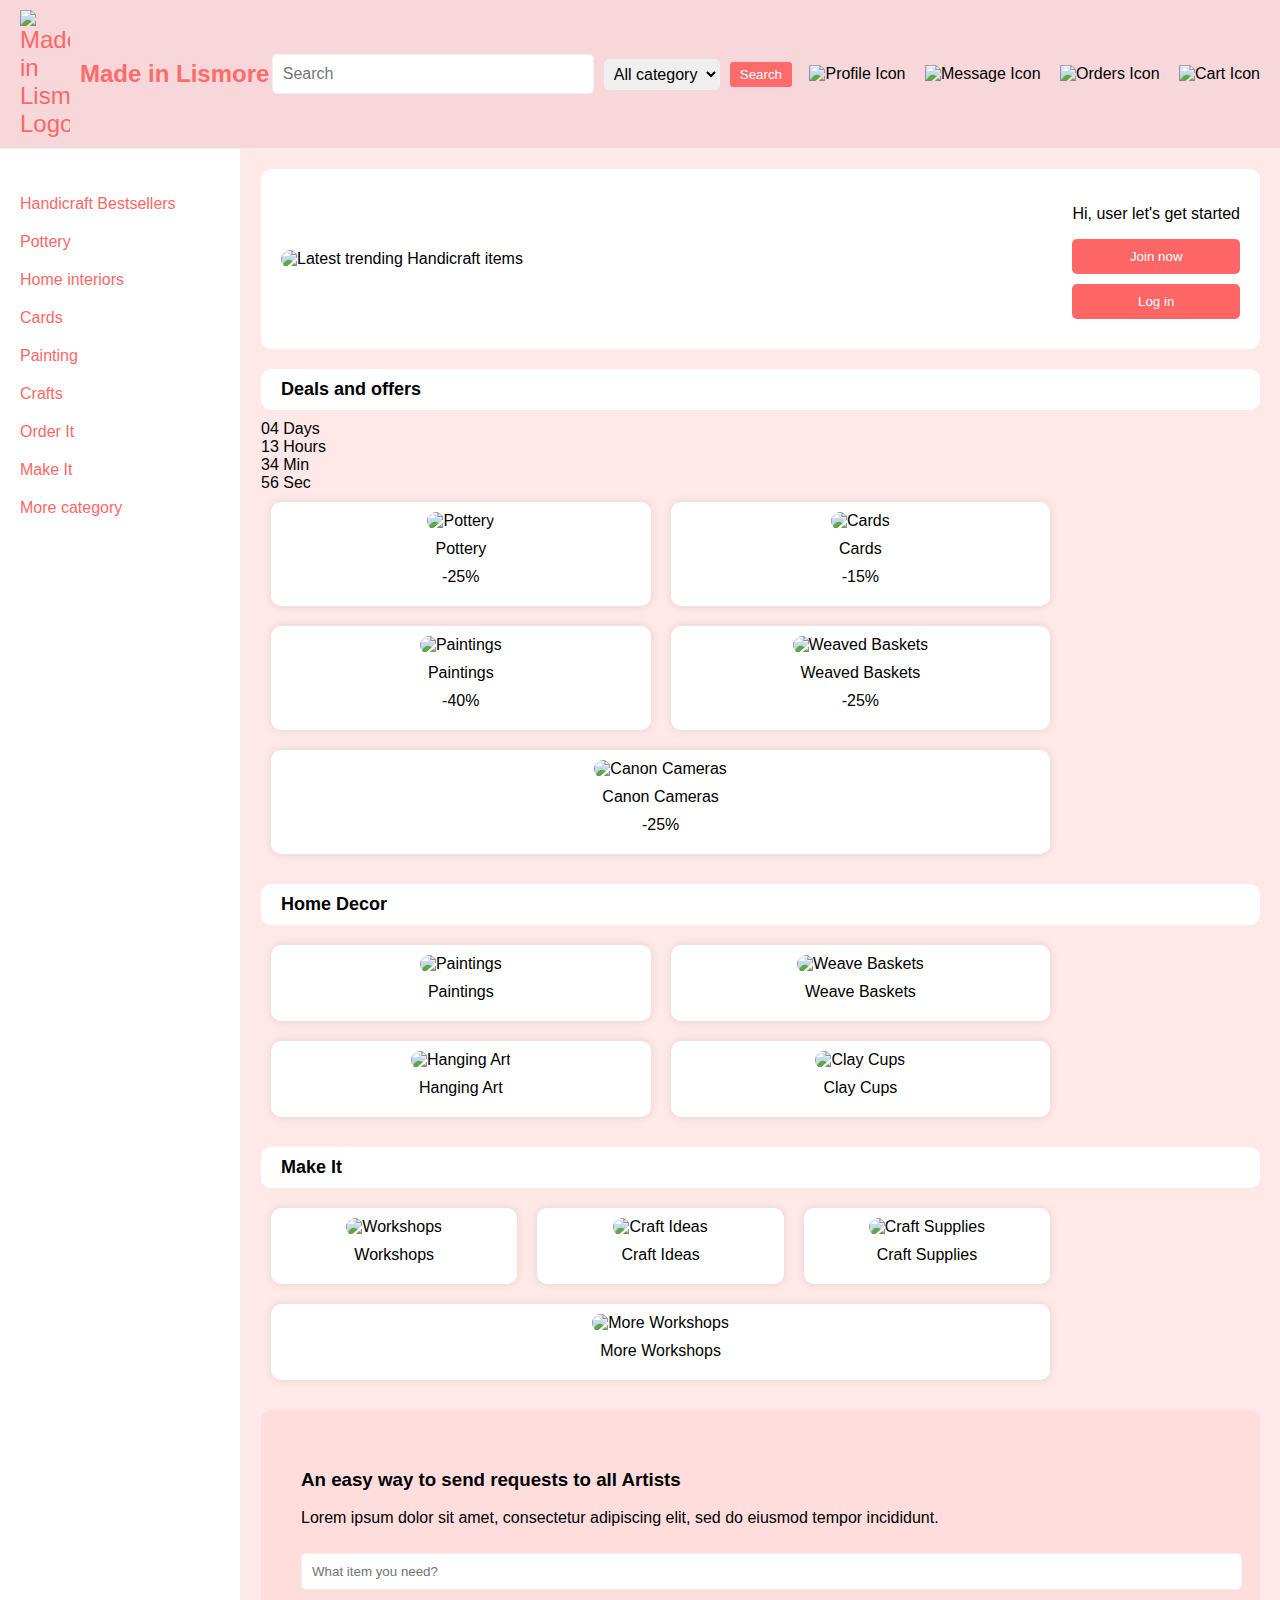
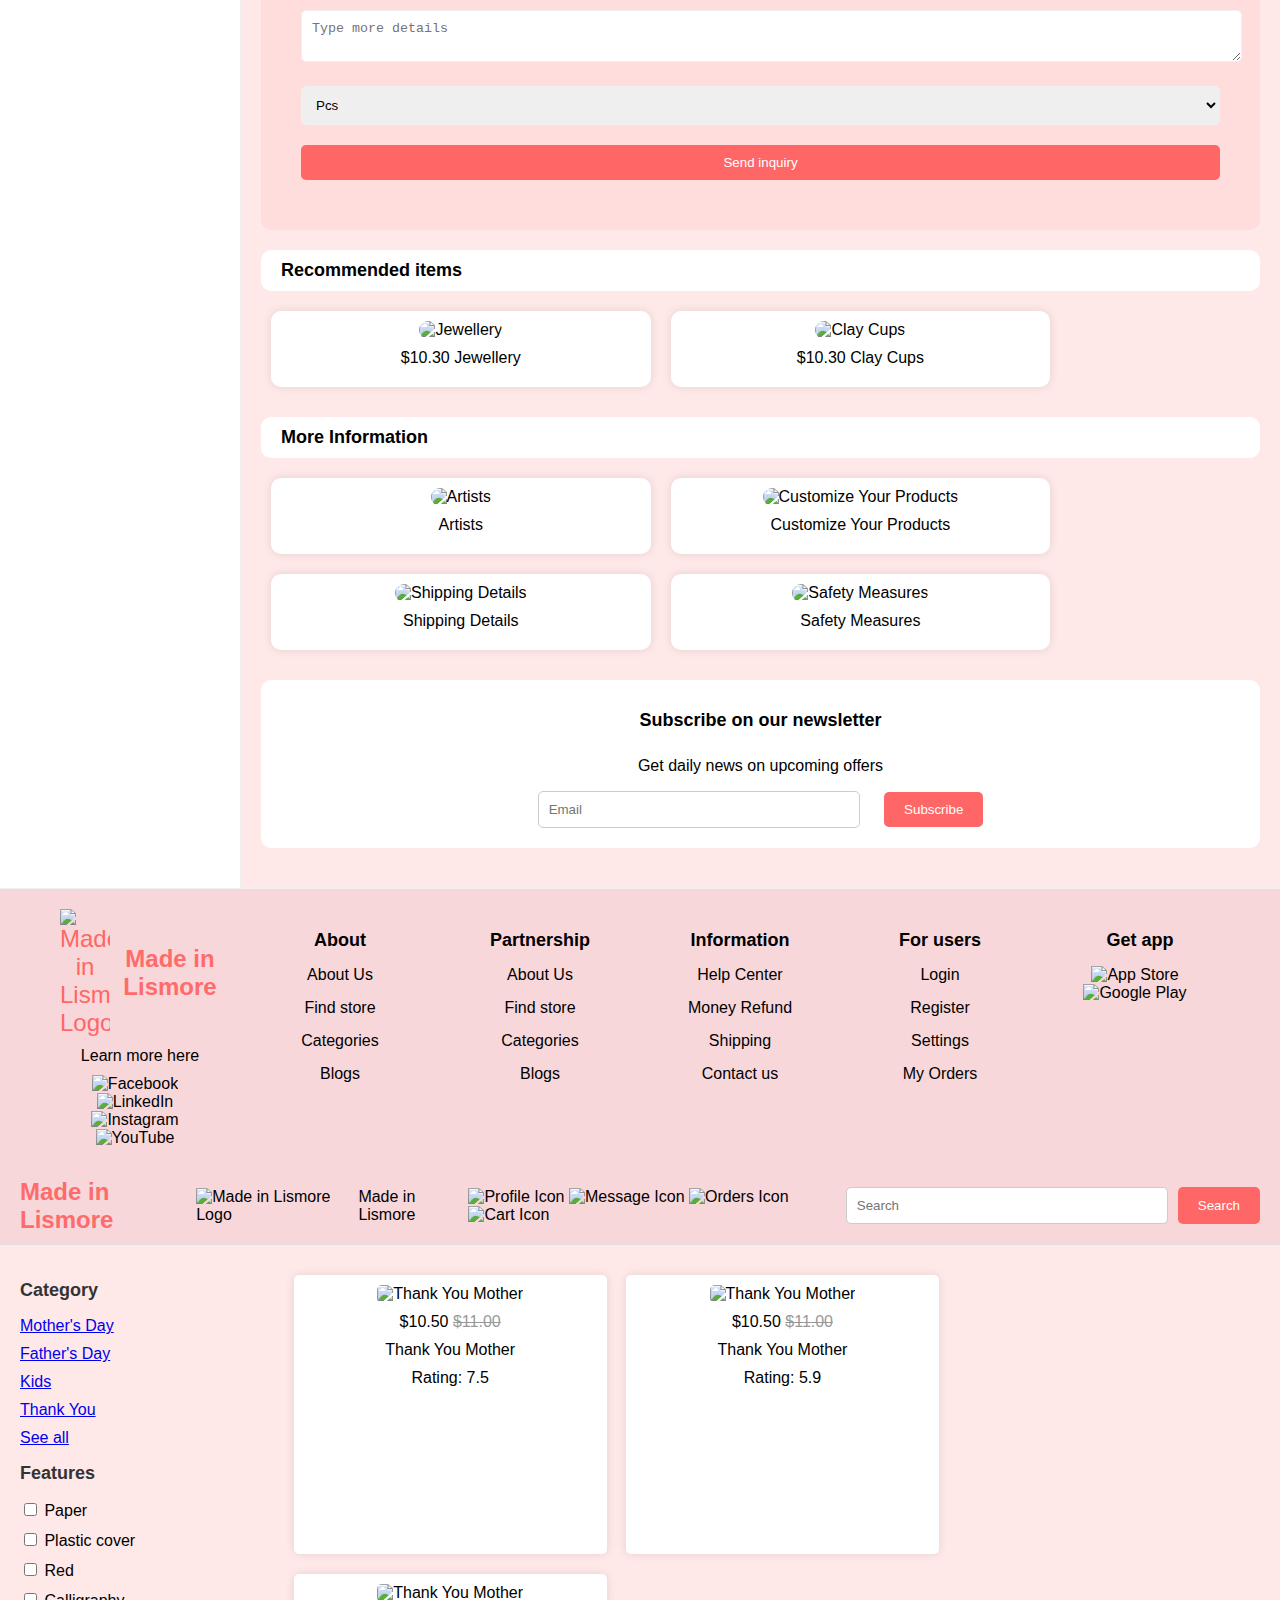
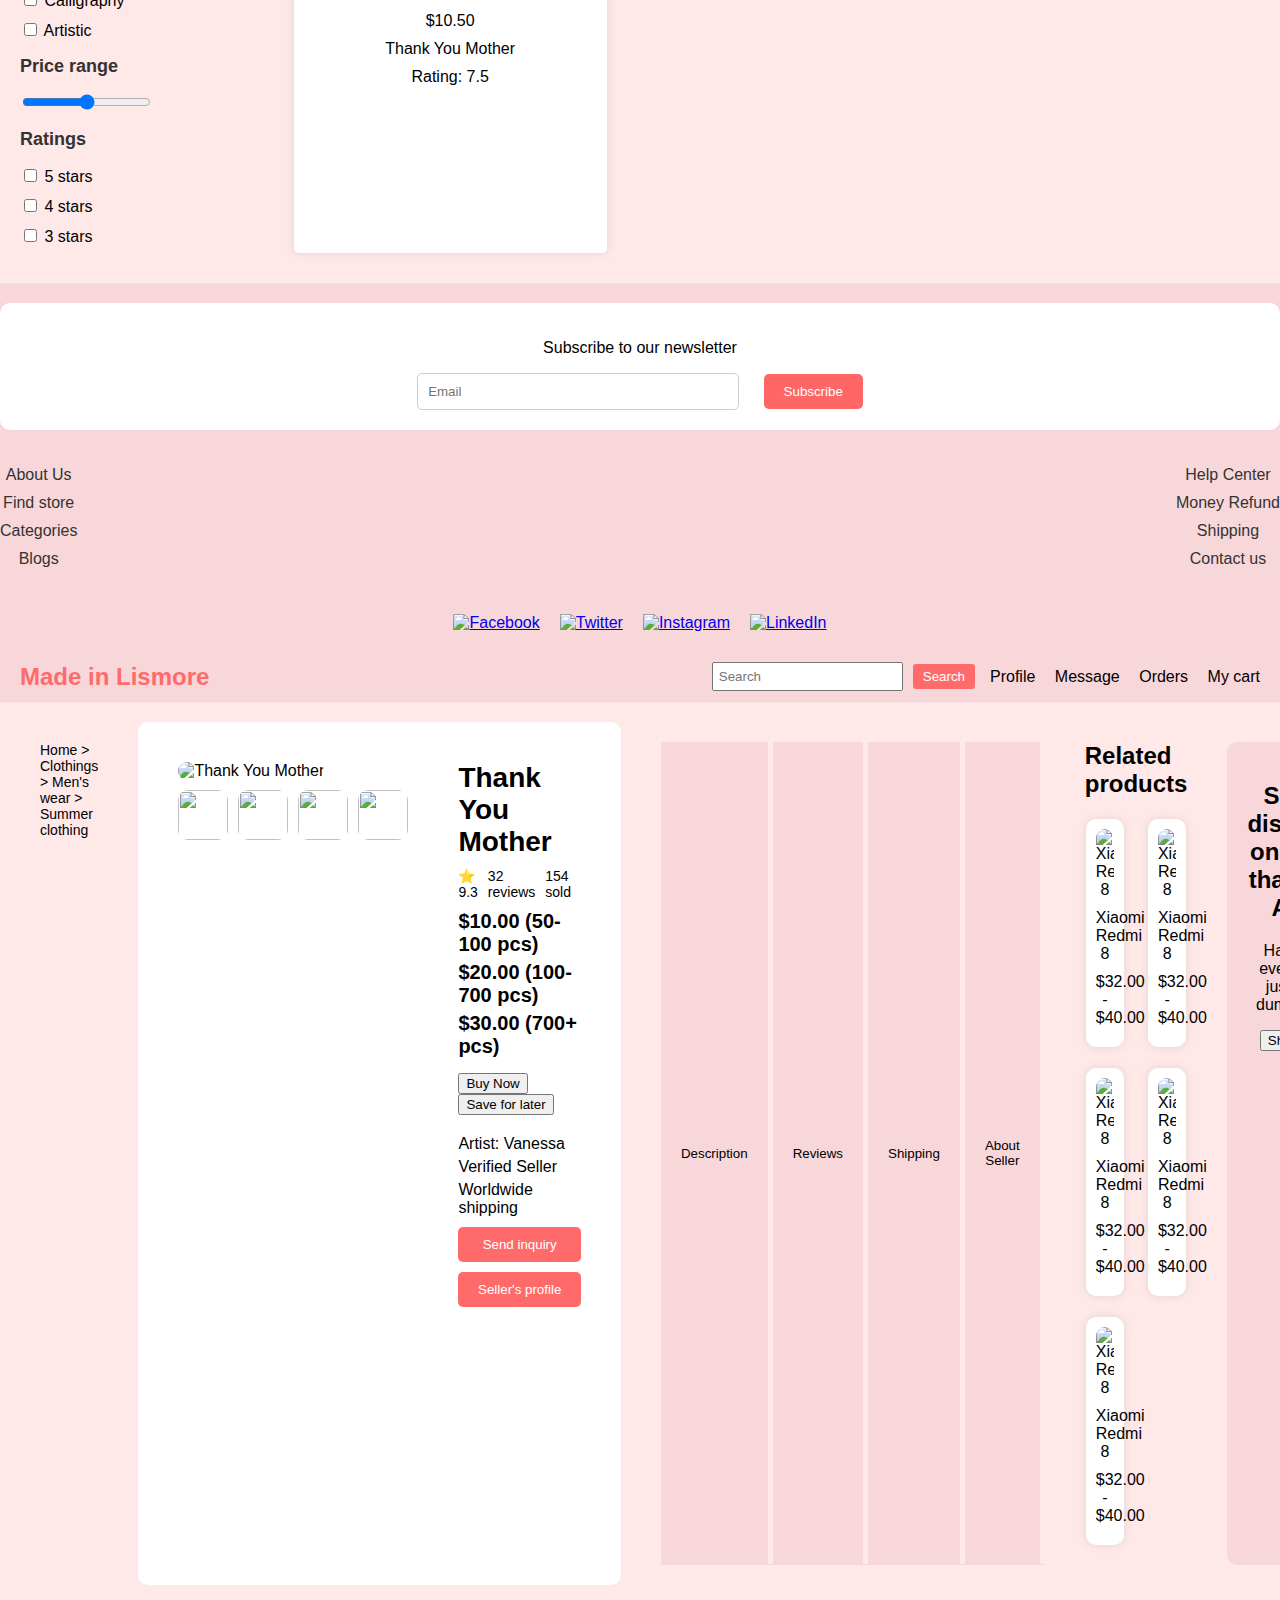
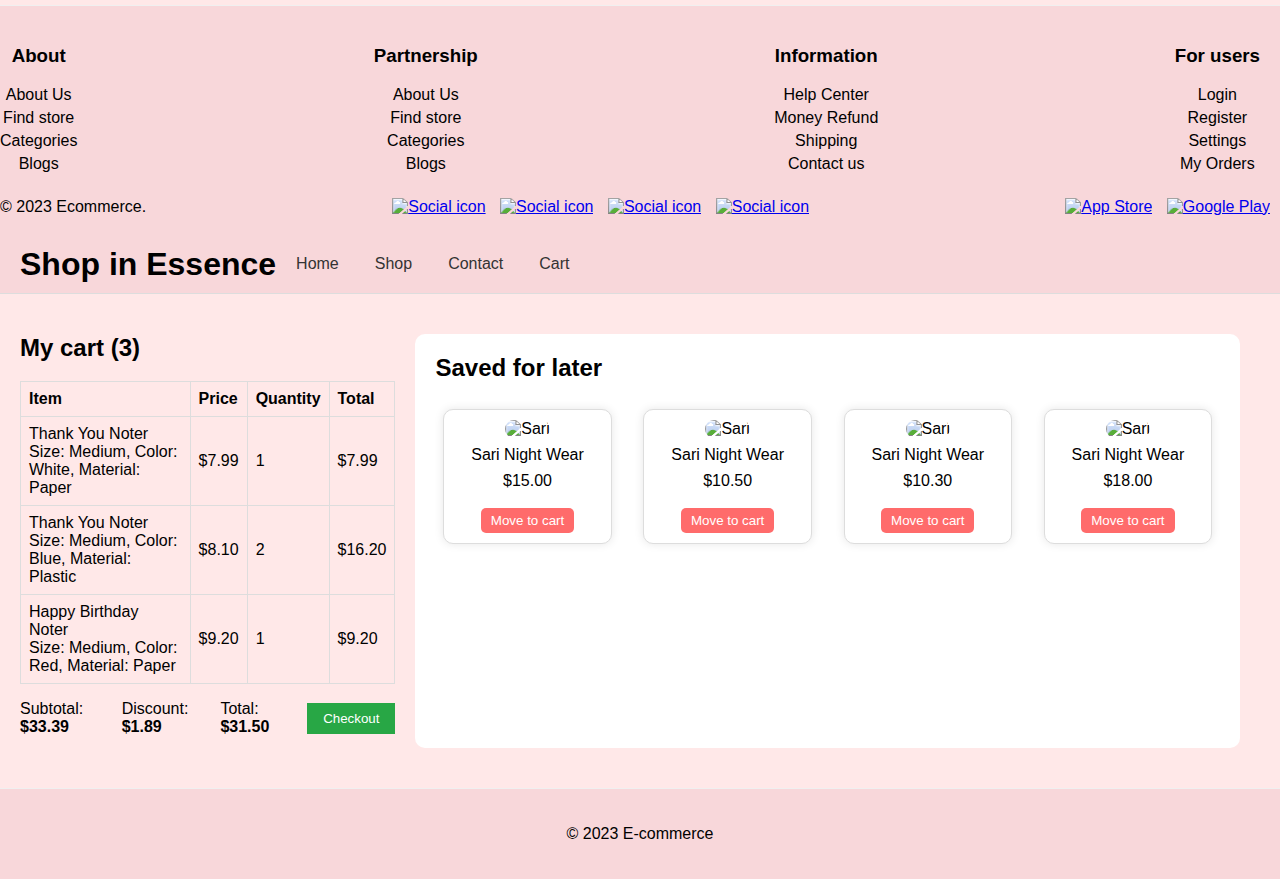
==== commit 72462994: "ok" ====
--- a/index.html
+++ b/index.html
@@ -5,7 +5,7 @@
     <meta name="viewport" content="width=1368, initial-scale=1.0">
     <title>Made in Lismore</title>
 
- <!-- first page html -->
+
 </head>
 <body>
     <link rel="stylesheet" href="/Users/hargunsoni/Desktop/MadeInLismore/style.css">
@@ -50,7 +50,7 @@
         </div>
         <div class="main-content">
             <div class="banner">
-                <img src="handicraft-banner.jpg" alt="Latest trending Handicraft items">
+                <img src="https://images.unsplash.com/photo-1527385352018-3c26dd6c3916?w=800&auto=format&fit=crop&q=60&ixlib=rb-4.0.3&ixid=M3wxMjA3fDB8MHxzZWFyY2h8MTF8fGhhbmRpbWFkZSUyMGJhZ3N8ZW58MHx8MHx8fDA%3D" alt="Latest trending Handicraft items">
                 <div class="login">
                     <p>Hi, user let's get started</p>
                     <button>Join now</button>
@@ -260,7 +260,19 @@
 
 
 
- <!-- second page html -->
+
+
+
+
+
+
+
+
+
+
+<!-- Second Page-->
+
+
 
 <!DOCTYPE html>
 <html lang="en">
@@ -271,29 +283,26 @@
     <link rel="stylesheet" href="style.css"> <!-- Link to your CSS file -->
 </head>
 <body>
-    <div class="navbar">
-        <div class="logo">
+    <header>
+        <div class="header-top">
+            <a href="#" class="logo">Made in Lismore</a>
             <img src="logo.png" alt="Made in Lismore Logo">
             <span>Made in Lismore</span>
         </div>
-        <div class="search-bar">
+            <nav>
+                <div class="icons">
+                    <img src="profile-icon.png" alt="Profile Icon">
+                    <img src="message-icon.png" alt="Message Icon">
+                    <img src="orders-icon.png" alt="Orders Icon">
+                    <img src="cart-icon.png" alt="Cart Icon">
+                </div>
+            </nav>
+        </div>
+        <div class="header-bottom">
             <input type="text" placeholder="Search">
-            <select>
-                <option value="all">All category</option>
-                <option value="cards">Cards</option>
-                <option value="pottery">Pottery</option>
-                <option value="paintings">Paintings</option>
-                <!-- Add other categories here -->
-            </select>
             <button>Search</button>
         </div>
-        <div class="icons">
-            <img src="profile-icon.png" alt="Profile Icon">
-            <img src="message-icon.png" alt="Message Icon">
-            <img src="orders-icon.png" alt="Orders Icon">
-            <img src="cart-icon.png" alt="Cart Icon">
-        </div>
-    </div>
+    </header>
     <main>
         <aside>
             <h2>Category</h2>
@@ -344,65 +353,30 @@
         </section>
     </main>
     <footer>
-        <div class="container">
-            <div class="column">
-                <div class="logo">
-                    <img src="logo.png" alt="Made in Lismore Logo">
-                    <span>Made in Lismore</span>
-                </div>
-                <p>Learn more here</p>
-                <div class="social-icons">
-                    <img src="facebook-icon.png" alt="Facebook">
-                    <img src="linkedin-icon.png" alt="LinkedIn">
-                    <img src="instagram-icon.png" alt="Instagram">
-                    <img src="youtube-icon.png" alt="YouTube">
-                </div>
-            </div>
-            <div class="column">
-                <ul>
-                    <li><strong>About</strong></li>
-                    <li>About Us</li>
-                    <li>Find store</li>
-                    <li>Categories</li>
-                    <li>Blogs</li>
-                </ul>
-            </div>
-            <div class="column">
-                <ul>
-                    <li><strong>Partnership</strong></li>
-                    <li>About Us</li>
-                    <li>Find store</li>
-                    <li>Categories</li>
-                    <li>Blogs</li>
-                </ul>
-            </div>
-            <div class="column">
-                <ul>
-                    <li><strong>Information</strong></li>
-                    <li>Help Center</li>
-                    <li>Money Refund</li>
-                    <li>Shipping</li>
-                    <li>Contact us</li>
-                </ul>
-            </div>
-            <div class="column">
-                <ul>
-                    <li><strong>For users</strong></li>
-                    <li>Login</li>
-                    <li>Register</li>
-                    <li>Settings</li>
-                    <li>My Orders</li>
-                </ul>
-            </div>
-            <div class="column">
-                <ul>
-                    <li><strong>Get app</strong></li>
-                    <li>
-                        <img src="appstore-icon.png" alt="App Store">
-                        <img src="playstore-icon.png" alt="Google Play">
-                    </li>
-                </ul>
-            </div>
+        <div class="newsletter">
+            <p>Subscribe to our newsletter</p>
+            <input type="email" placeholder="Email">
+            <button>Subscribe</button>
+        </div>
+        <div class="footer-links">
+            <ul>
+                <li><a href="#">About Us</a></li>
+                <li><a href="#">Find store</a></li>
+                <li><a href="#">Categories</a></li>
+                <li><a href="#">Blogs</a></li>
+            </ul>
+            <ul>
+                <li><a href="#">Help Center</a></li>
+                <li><a href="#">Money Refund</a></li>
+                <li><a href="#">Shipping</a></li>
+                <li><a href="#">Contact us</a></li>
+            </ul>
+        </div>
+        <div class="footer-social">
+            <a href="#"><img src="facebook-icon.png" alt="Facebook"></a>
+            <a href="#"><img src="twitter-icon.png" alt="Twitter"></a>
+            <a href="#"><img src="instagram-icon.png" alt="Instagram"></a>
+            <a href="#"><img src="linkedin-icon.png" alt="LinkedIn"></a>
         </div>
     </footer>
 </body>
@@ -426,198 +400,183 @@
     <link rel="stylesheet" href="styles.css">
 </head>
 <body>
-    <div class="navbar">
-        <div class="logo">
-            <img src="logo.png" alt="Made in Lismore Logo">
-            <span>Made in Lismore</span>
-        </div>
-        <div class="search-bar">
+    <header>
+        <div class="logo">Made in Lismore</div>
+        <nav>
             <input type="text" placeholder="Search">
-            <select>
-                <option value="all">All category</option>
-                <option value="cards">Cards</option>
-                <option value="pottery">Pottery</option>
-                <option value="paintings">Paintings</option>
-                <!-- Add other categories here -->
-            </select>
             <button>Search</button>
-        </div>
-        <div class="icons">
-            <img src="profile-icon.png" alt="Profile Icon">
-            <img src="message-icon.png" alt="Message Icon">
-            <img src="orders-icon.png" alt="Orders Icon">
-            <img src="cart-icon.png" alt="Cart Icon">
-        </div>
-    </div>
+            <div class="nav-links">
+                <a href="#">Profile</a>
+                <a href="#">Message</a>
+                <a href="#">Orders</a>
+                <a href="#">My cart</a>
+            </div>
+        </nav>
+    </header>
+
     <main>
         <div class="breadcrumb">
             <a href="#">Home</a> > <a href="#">Clothings</a> > <a href="#">Men's wear</a> > <a href="#">Summer clothing</a>
         </div>
-        <div class="product-section">
-            <div class="product-container">
-                <div class="product-images">
-                    <img src="main-image.png" alt="Thank You Mother">
-                    <div class="thumbnail-images">
-                        <img src="thumb1.png" alt="">
-                        <img src="thumb2.png" alt="">
-                        <img src="thumb3.png" alt="">
-                        <img src="thumb4.png" alt="">
-                    </div>
-                </div>
-                <div class="product-details">
-                    <h1>Thank You Mother</h1>
-                    <div class="rating">
-                        <span>⭐ 9.3</span>
-                        <span>32 reviews</span>
-                        <span>154 sold</span>
-                    </div>
-                    <div class="pricing">
-                        <div>$10.00 (50-100 pcs)</div>
-                        <div>$20.00 (100-700 pcs)</div>
-                        <div>$30.00 (700+ pcs)</div>
-                    </div>
-                    <div class="actions">
-                        <button id="buy-now">Buy Now</button>
-                        <button id="save-for-later">Save for later</button>
-                    </div>
-                    <div class="seller-info">
-                        <div>Artist: Vanessa</div>
-                        <div>Verified Seller</div>
-                        <div>Worldwide shipping</div>
-                        <button>Send inquiry</button>
-                        <button>Seller's profile</button>
-                    </div>
-                </div>
-            </div>
-            <div class="tabs">
-                <button class="tablinks" onclick="openTab(event, 'Description')">Description</button>
-                <button class="tablinks" onclick="openTab(event, 'Reviews')">Reviews</button>
-                <button class="tablinks" onclick="openTab(event, 'Shipping')">Shipping</button>
-                <button class="tablinks" onclick="openTab(event, 'About Seller')">About Seller</button>
-            </div>
-            <div id="Description" class="tabcontent">
-                <h3>Description</h3>
-                <p>Standard 6" x 4" card</p>
-                <p>Blank on the inside - you can add your own message</p>
-                <p>Includes envelope</p>
-                <p>Wholesale enquiries welcome.</p>
-                <p>Style: Classic style</p>
-                <p>Size: 6" x 4"</p>
-            </div>
-            <div id="Reviews" class="tabcontent">
-                <h3>Reviews</h3>
-            </div>
-            <div id="Shipping" class="tabcontent">
-                <h3>Shipping</h3>
-            </div>
-            <div id="About Seller" class="tabcontent">
-                <h3>About Seller</h3>
-            </div>
-            <div class="related-products">
-                <h2>Related products</h2>
-                <div class="products-list">
-                    <div class="product">
-                        <img src="related1.png" alt="Xiaomi Redmi 8">
-                        <p>Xiaomi Redmi 8</p>
-                        <p>$32.00 - $40.00</p>
-                    </div>
-                    <div class="product">
-                        <img src="related2.png" alt="Xiaomi Redmi 8">
-                        <p>Xiaomi Redmi 8</p>
-                        <p>$32.00 - $40.00</p>
-                    </div>
-                    <div class="product">
-                        <img src="related3.png" alt="Xiaomi Redmi 8">
-                        <p>Xiaomi Redmi 8</p>
-                        <p>$32.00 - $40.00</p>
-                    </div>
-                    <div class="product">
-                        <img src="related4.png" alt="Xiaomi Redmi 8">
-                        <p>Xiaomi Redmi 8</p>
-                        <p>$32.00 - $40.00</p>
-                    </div>
-                    <div class="product">
-                        <img src="related5.png" alt="Xiaomi Redmi 8">
-                        <p>Xiaomi Redmi 8</p>
-                        <p>$32.00 - $40.00</p>
-                    </div>
-                </div>
-            </div>
-            <div class="super-discount">
-                <h2>Super discount on more than 100 AUD</h2>
-                <p>Have you ever finally just write dummy info</p>
-                <button>Shop now</button>
-            </div>
+        <div class="product-container">
+            <div class="product-images">
+                <img src="main-image.png" alt="Thank You Mother">
+                <div class="thumbnail-images">
+                    <img src="thumb1.png" alt="">
+                    <img src="thumb2.png" alt="">
+                    <img src="thumb3.png" alt="">
+                    <img src="thumb4.png" alt="">
+                </div>
+            </div>
+            <div class="product-details">
+                <h1>Thank You Mother</h1>
+                <div class="rating">
+                    <span>⭐ 9.3</span>
+                    <span>32 reviews</span>
+                    <span>154 sold</span>
+                </div>
+                <div class="pricing">
+                    <div>$10.00 (50-100 pcs)</div>
+                    <div>$20.00 (100-700 pcs)</div>
+                    <div>$30.00 (700+ pcs)</div>
+                </div>
+                <button id="buy-now">Buy Now</button>
+                <button id="save-for-later">Save for later</button>
+                <div class="seller-info">
+                    <div>Artist: Vanessa</div>
+                    <div>Verified Seller</div>
+                    <div>Worldwide shipping</div>
+                    <button>Send inquiry</button>
+                    <button>Seller's profile</button>
+                </div>
+            </div>
+        </div>
+
+        <div class="tabs">
+            <button class="tablinks" onclick="openTab(event, 'Description')">Description</button>
+            <button class="tablinks" onclick="openTab(event, 'Reviews')">Reviews</button>
+            <button class="tablinks" onclick="openTab(event, 'Shipping')">Shipping</button>
+            <button class="tablinks" onclick="openTab(event, 'About Seller')">About Seller</button>
+        </div>
+
+        <div id="Description" class="tabcontent">
+            <h3>Description</h3>
+            <p>Standard 6" x 4" card</p>
+            <p>Blank on the inside - you can add your own message</p>
+            <p>Includes envelope</p>
+            <p>Wholesale enquiries welcome.</p>
+            <p>Style: Classic style</p>
+            <p>Size: 6" x 4"</p>
+        </div>
+
+        <div id="Reviews" class="tabcontent">
+            <h3>Reviews</h3>
+        </div>
+
+        <div id="Shipping" class="tabcontent">
+            <h3>Shipping</h3>
+        </div>
+
+        <div id="About Seller" class="tabcontent">
+            <h3>About Seller</h3>
+        </div>
+
+        <div class="related-products">
+            <h2>Related products</h2>
+            <div class="products-list">
+                <div class="product">
+                    <img src="related1.png" alt="Xiaomi Redmi 8">
+                    <p>Xiaomi Redmi 8</p>
+                    <p>$32.00 - $40.00</p>
+                </div>
+                <div class="product">
+                    <img src="related2.png" alt="Xiaomi Redmi 8">
+                    <p>Xiaomi Redmi 8</p>
+                    <p>$32.00 - $40.00</p>
+                </div>
+                <div class="product">
+                    <img src="related3.png" alt="Xiaomi Redmi 8">
+                    <p>Xiaomi Redmi 8</p>
+                    <p>$32.00 - $40.00</p>
+                </div>
+                <div class="product">
+                    <img src="related4.png" alt="Xiaomi Redmi 8">
+                    <p>Xiaomi Redmi 8</p>
+                    <p>$32.00 - $40.00</p>
+                </div>
+                <div class="product">
+                    <img src="related5.png" alt="Xiaomi Redmi 8">
+                    <p>Xiaomi Redmi 8</p>
+                    <p>$32.00 - $40.00</p>
+                </div>
+            </div>
+        </div>
+
+        <div class="super-discount">
+            <h2>Super discount on more than 100 AUD</h2>
+            <p>Have you ever finally just write dummy info</p>
+            <button>Shop now</button>
         </div>
     </main>
+
     <footer>
-        <div class="container">
-            <div class="column">
-                <div class="logo">
-                    <img src="logo.png" alt="Made in Lismore Logo">
-                    <span>Made in Lismore</span>
-                </div>
-                <p>Learn more here</p>
-                <div class="social-icons">
-                    <img src="facebook-icon.png" alt="Facebook">
-                    <img src="linkedin-icon.png" alt="LinkedIn">
-                    <img src="instagram-icon.png" alt="Instagram">
-                    <img src="youtube-icon.png" alt="YouTube">
-                </div>
-            </div>
-            <div class="column">
-                <ul>
-                    <li><strong>About</strong></li>
-                    <li>About Us</li>
-                    <li>Find store</li>
-                    <li>Categories</li>
-                    <li>Blogs</li>
-                </ul>
-            </div>
-            <div class="column">
-                <ul>
-                    <li><strong>Partnership</strong></li>
-                    <li>About Us</li>
-                    <li>Find store</li>
-                    <li>Categories</li>
-                    <li>Blogs</li>
-                </ul>
-            </div>
-            <div class="column">
-                <ul>
-                    <li><strong>Information</strong></li>
-                    <li>Help Center</li>
-                    <li>Money Refund</li>
-                    <li>Shipping</li>
-                    <li>Contact us</li>
-                </ul>
-            </div>
-            <div class="column">
-                <ul>
-                    <li><strong>For users</strong></li>
-                    <li>Login</li>
-                    <li>Register</li>
-                    <li>Settings</li>
-                    <li>My Orders</li>
-                </ul>
-            </div>
-            <div class="column">
-                <ul>
-                    <li><strong>Get app</strong></li>
-                    <li>
-                        <img src="appstore-icon.png" alt="App Store">
-                        <img src="playstore-icon.png" alt="Google Play">
-                    </li>
-                </ul>
+        <div class="footer-links">
+            <div>
+                <h3>About</h3>
+                <a href="#">About Us</a>
+                <a href="#">Find store</a>
+                <a href="#">Categories</a>
+                <a href="#">Blogs</a>
+            </div>
+            <div>
+                <h3>Partnership</h3>
+                <a href="#">About Us</a>
+                <a href="#">Find store</a>
+                <a href="#">Categories</a>
+                <a href="#">Blogs</a>
+            </div>
+            <div>
+                <h3>Information</h3>
+                <a href="#">Help Center</a>
+                <a href="#">Money Refund</a>
+                <a href="#">Shipping</a>
+                <a href="#">Contact us</a>
+            </div>
+            <div>
+                <h3>For users</h3>
+                <a href="#">Login</a>
+                <a href="#">Register</a>
+                <a href="#">Settings</a>
+                <a href="#">My Orders</a>
+            </div>
+        </div>
+        <div class="footer-bottom">
+            <p>© 2023 Ecommerce.</p>
+            <div class="social-icons">
+                <a href="#"><img src="social1.png" alt="Social icon"></a>
+                <a href="#"><img src="social2.png" alt="Social icon"></a>
+                <a href="#"><img src="social3.png" alt="Social icon"></a>
+                <a href="#"><img src="social4.png" alt="Social icon"></a>
+            </div>
+            <div class="get-app">
+                <a href="#"><img src="appstore.png" alt="App Store"></a>
+                <a href="#"><img src="playstore.png" alt="Google Play"></a>
             </div>
         </div>
     </footer>
+
     <script src="scripts.js"></script>
 </body>
 </html>
 
 
-<!-- fourth page html  -->
+
+
+
+
+
+<!-- fourth page html -->
+
 <!DOCTYPE html>
 <html lang="en">
 <head>
@@ -627,206 +586,90 @@
     <link rel="stylesheet" href="styles.css">
 </head>
 <body>
-    <div class="navbar">
-        <div class="logo">
-            <img src="logo.png" alt="Made in Lismore Logo">
-            <span>Made in Lismore</span>
-        </div>
-        <div class="search-bar">
-            <input type="text" placeholder="Search">
-            <select>
-                <option value="all">All category</option>
-                <option value="cards">Cards</option>
-                <option value="pottery">Pottery</option>
-                <option value="paintings">Paintings</option>
-                <!-- Add other categories here -->
-            </select>
-            <button>Search</button>
-        </div>
-        <div class="icons">
-            <img src="profile-icon.png" alt="Profile Icon">
-            <img src="message-icon.png" alt="Message Icon">
-            <img src="orders-icon.png" alt="Orders Icon">
-            <img src="cart-icon.png" alt="Cart Icon" id="my-cart">
-        </div>
-    </div>
+    <header>
+        <div class="header-content">
+            <h1>Shop in Essence</h1>
+            <nav>
+                <ul>
+                    <li><a href="#">Home</a></li>
+                    <li><a href="#">Shop</a></li>
+                    <li><a href="#">Contact</a></li>
+                    <li><a href="#">Cart</a></li>
+                </ul>
+            </nav>
+        </div>
+    </header>
 
     <main>
-        <div class="cart-page">
-            <div class="cart-and-summary">
-                <div class="cart-container">
-                    <h1>My cart (3)</h1>
-                    <div class="cart-item">
-                        <img src="main-image.png" alt="Thank You Mother">
-                        <div class="cart-item-details">
-                            <h2>Thank You Mother</h2>
-                            <p>Size: medium, Color: White, Material: Paper</p>
-                            <span>$10.99</span>
-                            <label for="quantity1">Qty:</label>
-                            <select id="quantity1">
-                                <option value="1">1</option>
-                                <option value="2">2</option>
-                                <option value="3">3</option>
-                            </select>
-                            <button class="remove">Remove</button>
-                            <button class="save-for-later">Save for later</button>
-                        </div>
-                    </div>
-                    <div class="cart-item">
-                        <img src="thumb1.png" alt="Thank You Mother">
-                        <div class="cart-item-details">
-                            <h2>Thank You Mother</h2>
-                            <p>Size: medium, Color: blue, Material: Plastic</p>
-                            <span>$10.00</span>
-                            <label for="quantity2">Qty:</label>
-                            <select id="quantity2">
-                                <option value="1">1</option>
-                                <option value="2">2</option>
-                                <option value="3">3</option>
-                            </select>
-                            <button class="remove">Remove</button>
-                            <button class="save-for-later">Save for later</button>
-                        </div>
-                    </div>
-                    <div class="cart-item">
-                        <img src="thumb2.png" alt="Happy Birthday Mother">
-                        <div class="cart-item-details">
-                            <h2>Happy Birthday Mother</h2>
-                            <p>Size: medium, Color: blue, Material: Paper</p>
-                            <span>$10.50</span>
-                            <label for="quantity3">Qty:</label>
-                            <select id="quantity3">
-                                <option value="1">1</option>
-                                <option value="2">2</option>
-                                <option value="3">3</option>
-                            </select>
-                            <button class="remove">Remove</button>
-                            <button class="save-for-later">Save for later</button>
-                        </div>
-                    </div>
-                    <div class="cart-actions">
-                        <button>Back to shop</button>
-                        <button class="remove-all">Remove all</button>
-                    </div>
-                </div>
-                <div class="checkout-summary">
-                    <h3>Have a coupon?</h3>
-                    <input type="text" placeholder="Add coupon">
-                    <button>Apply</button>
-                    <div class="summary-details">
-                        <p>Subtotal: <span>$31.50</span></p>
-                        <p>Discount: <span>$-10.00</span></p>
-                        <p>Tax: <span>$10.00</span></p>
-                        <p>Total: <span>$31.50</span></p>
-                        <button id="checkout-button">Checkout</button>
-                    </div>
-                </div>
-            </div>
-
-            <div class="saved-for-later">
-                <h2>Saved for later</h2>
-                <div class="products-list">
-                    <div class="product">
-                        <img src="related1.png" alt="Starry Night Mother">
-                        <p>$10.50</p>
-                        <p>Starry Night Mother</p>
-                        <button>Move to cart</button>
-                    </div>
-                    <div class="product">
-                        <img src="related2.png" alt="Starry Night Mother">
-                        <p>$10.50</p>
-                        <p>Starry Night Mother</p>
-                        <button>Move to cart</button>
-                    </div>
-                    <div class="product">
-                        <img src="related3.png" alt="Starry Night Mother">
-                        <p>$10.50</p>
-                        <p>Starry Night Mother</p>
-                        <button>Move to cart</button>
-                    </div>
-                    <div class="product">
-                        <img src="related4.png" alt="Starry Night Mother">
-                        <p>$10.50</p>
-                        <p>Starry Night Mother</p>
-                        <button>Move to cart</button>
-                    </div>
-                </div>
-            </div>
-
-            <div class="super-discount">
-                <h2>Super discount on more than 100 AUD</h2>
-                <p>Have you ever finally just write dummy info</p>
-                <button>Shop now</button>
-            </div>
-        </div>
+        <section class="cart">
+            <h2>My cart (3)</h2>
+            <table>
+                <tr>
+                    <th>Item</th>
+                    <th>Price</th>
+                    <th>Quantity</th>
+                    <th>Total</th>
+                </tr>
+                <tr>
+                    <td>Thank You Noter<br>Size: Medium, Color: White, Material: Paper</td>
+                    <td>$7.99</td>
+                    <td>1</td>
+                    <td>$7.99</td>
+                </tr>
+                <tr>
+                    <td>Thank You Noter<br>Size: Medium, Color: Blue, Material: Plastic</td>
+                    <td>$8.10</td>
+                    <td>2</td>
+                    <td>$16.20</td>
+                </tr>
+                <tr>
+                    <td>Happy Birthday Noter<br>Size: Medium, Color: Red, Material: Paper</td>
+                    <td>$9.20</td>
+                    <td>1</td>
+                    <td>$9.20</td>
+                </tr>
+            </table>
+            <div class="cart-summary">
+                <p>Subtotal: <span>$33.39</span></p>
+                <p>Discount: <span>$1.89</span></p>
+                <p>Total: <span>$31.50</span></p>
+                <button>Checkout</button>
+            </div>
+        </section>
+
+        <section class="saved-for-later">
+            <h2>Saved for later</h2>
+            <div class="product-grid">
+                <div class="product">
+                    <img src="img/sari.jpg" alt="Sari">
+                    <p>Sari Night Wear</p>
+                    <p>$15.00</p>
+                    <button>Move to cart</button>
+                </div>
+                <div class="product">
+                    <img src="img/sari.jpg" alt="Sari">
+                    <p>Sari Night Wear</p>
+                    <p>$10.50</p>
+                    <button>Move to cart</button>
+                </div>
+                <div class="product">
+                    <img src="img/sari.jpg" alt="Sari">
+                    <p>Sari Night Wear</p>
+                    <p>$10.30</p>
+                    <button>Move to cart</button>
+                </div>
+                <div class="product">
+                    <img src="img/sari.jpg" alt="Sari">
+                    <p>Sari Night Wear</p>
+                    <p>$18.00</p>
+                    <button>Move to cart</button>
+                </div>
+            </div>
+        </section>
     </main>
+
     <footer>
-        <div class="container">
-            <div class="column">
-                <div class="logo">
-                    <img src="logo.png" alt="Made in Lismore Logo">
-                    <span>Made in Lismore</span>
-                </div>
-                <p>Learn more here</p>
-                <div class="social-icons">
-                    <img src="facebook-icon.png" alt="Facebook">
-                    <img src="linkedin-icon.png" alt="LinkedIn">
-                    <img src="instagram-icon.png" alt="Instagram">
-                    <img src="youtube-icon.png" alt="YouTube">
-                </div>
-            </div>
-            <div class="column">
-                <ul>
-                    <li><strong>About</strong></li>
-                    <li>About Us</li>
-                    <li>Find store</li>
-                    <li>Categories</li>
-                    <li>Blogs</li>
-                </ul>
-            </div>
-            <div class="column">
-                <ul>
-                    <li><strong>Partnership</strong></li>
-                    <li>About Us</li>
-                    <li>Find store</li>
-                    <li>Categories</li>
-                    <li>Blogs</li>
-                </ul>
-            </div>
-            <div class="column">
-                <ul>
-                    <li><strong>Information</strong></li>
-                    <li>Help Center</li>
-                    <li>Money Refund</li>
-                    <li>Shipping</li>
-                    <li>Contact us</li>
-                </ul>
-            </div>
-            <div class="column">
-                <ul>
-                    <li><strong>For users</strong></li>
-                    <li>Login</li>
-                    <li>Register</li>
-                    <li>Settings</li>
-                    <li>My Orders</li>
-                </ul>
-            </div>
-            <div class="column">
-                <ul>
-                    <li><strong>Get app</strong></li>
-                    <li>
-                        <img src="appstore-icon.png" alt="App Store">
-                        <img src="playstore-icon.png" alt="Google Play">
-                    </li>
-                </ul>
-            </div>
-        </div>
+        <p>© 2023 E-commerce</p>
     </footer>
-
-    <script src="scripts.js"></script>
 </body>
 </html>
-
-
-
-
--- a/Users/hargunsoni/Desktop/MadeInLismore/style.css
+++ b/Users/hargunsoni/Desktop/MadeInLismore/style.css
@@ -197,4 +197,124 @@
 footer .column img {
     height: 24px;
     margin-right: 10px;
-}+}
+
+/* Fourth Page */
+
+body {
+    font-family: Arial, sans-serif;
+    margin: 0;
+    padding: 0;
+    box-sizing: border-box;
+}
+
+header {
+    background-color: #f8f9fa;
+    padding: 1rem 2rem;
+    border-bottom: 1px solid #ddd;
+}
+
+.header-content {
+    display: flex;
+    justify-content: space-between;
+    align-items: center;
+}
+
+header h1 {
+    margin: 0;
+}
+
+nav ul {
+    list-style: none;
+    margin: 0;
+    padding: 0;
+    display: flex;
+    gap: 1rem;
+}
+
+nav ul li {
+    display: inline;
+}
+
+nav ul li a {
+    text-decoration: none;
+    color: #333;
+}
+
+main {
+    padding: 2rem;
+}
+
+.cart, .saved-for-later {
+    margin-bottom: 2rem;
+}
+
+.cart table {
+    width: 100%;
+    border-collapse: collapse;
+    margin-bottom: 1rem;
+}
+
+.cart table th, .cart table td {
+    border: 1px solid #ddd;
+    padding: 0.5rem;
+    text-align: left;
+}
+
+.cart-summary {
+    display: flex;
+    justify-content: flex-end;
+    gap: 2rem;
+    align-items: center;
+}
+
+.cart-summary p {
+    margin: 0;
+}
+
+.cart-summary span {
+    font-weight: bold;
+}
+
+.cart-summary button {
+    padding: 0.5rem 1rem;
+    background-color: #28a745;
+    color: white;
+    border: none;
+    cursor: pointer;
+}
+
+.saved-for-later .product-grid {
+    display: flex;
+    gap: 1rem;
+}
+
+.saved-for-later .product {
+    border: 1px solid #ddd;
+    padding: 1rem;
+    text-align: center;
+}
+
+.saved-for-later .product img {
+    max-width: 100%;
+    height: auto;
+}
+
+.saved-for-later .product p {
+    margin: 0.5rem 0;
+}
+
+.saved-for-later .product button {
+    padding: 0.5rem 1rem;
+    background-color: #007bff;
+    color: white;
+    border: none;
+    cursor: pointer;
+}
+
+footer {
+    background-color: #f8f9fa;
+    padding: 1rem 2rem;
+    text-align: center;
+    border-top: 1px solid #ddd;
+}
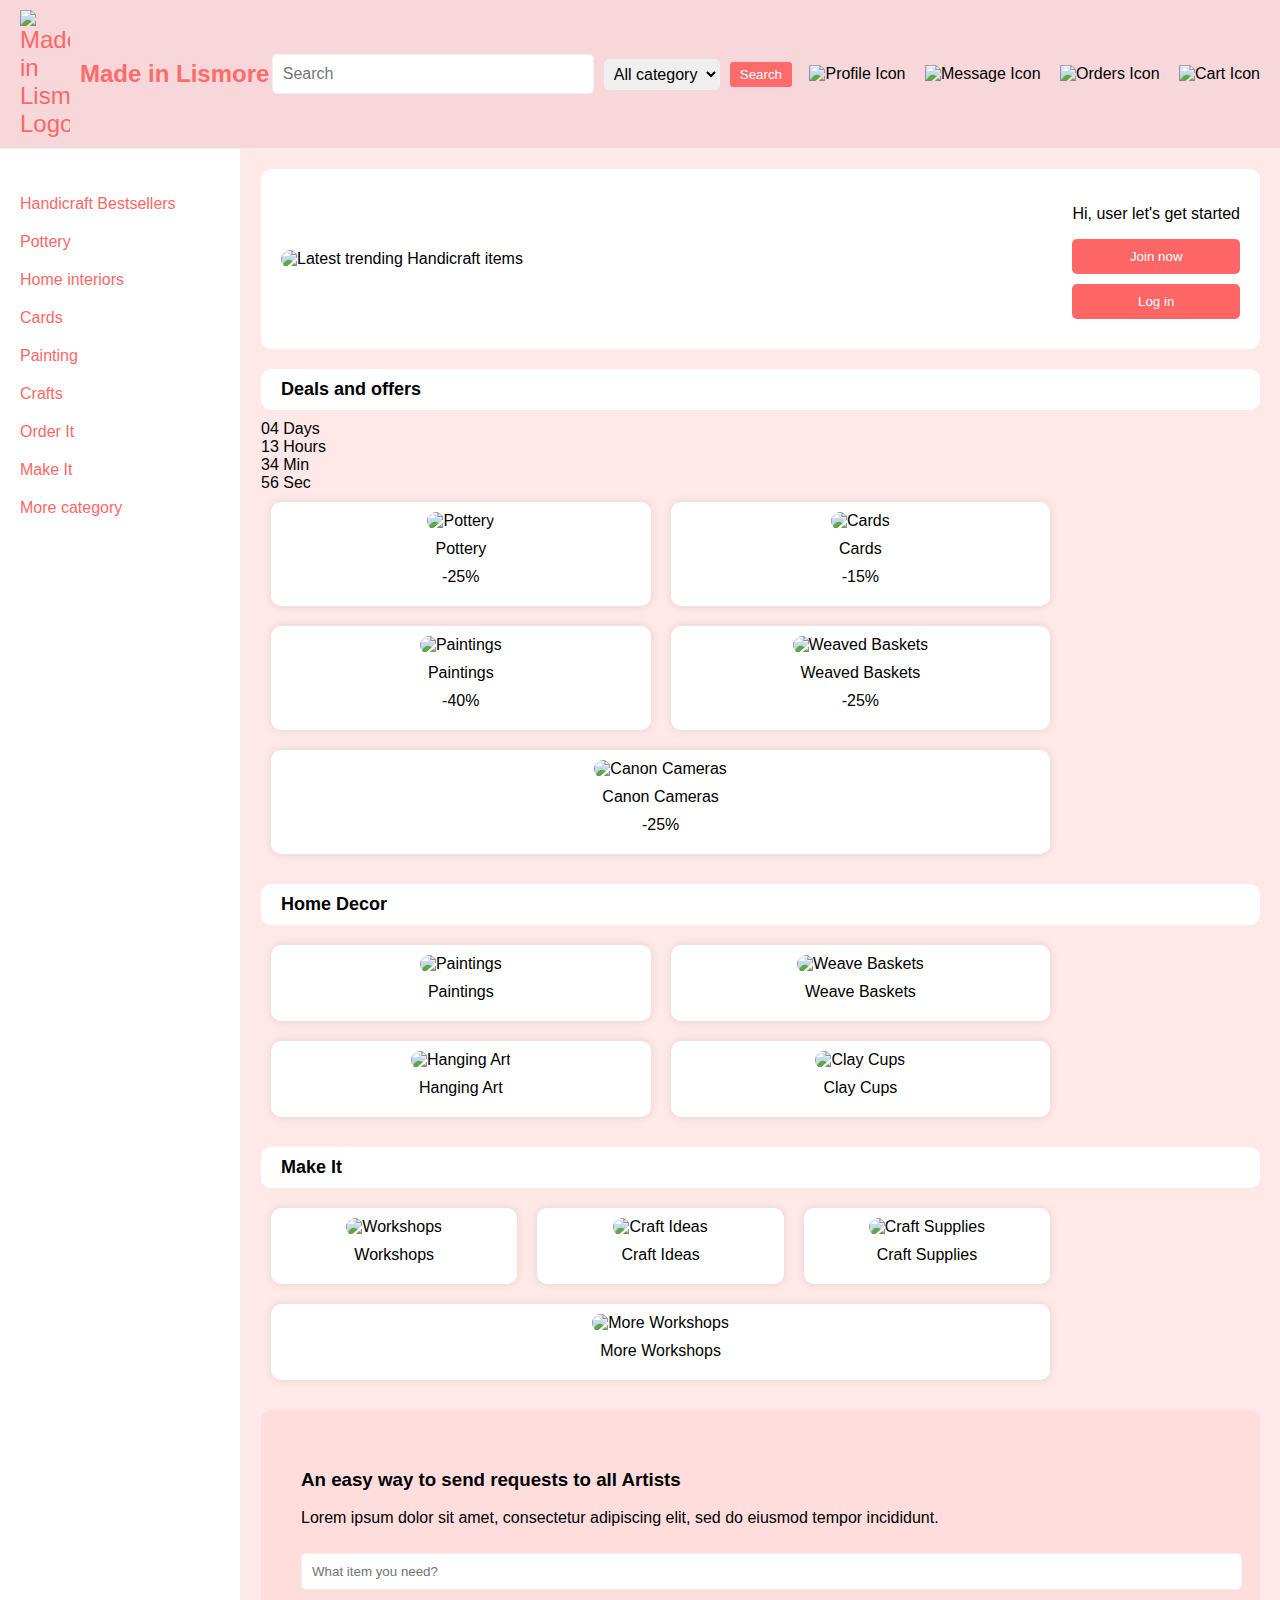
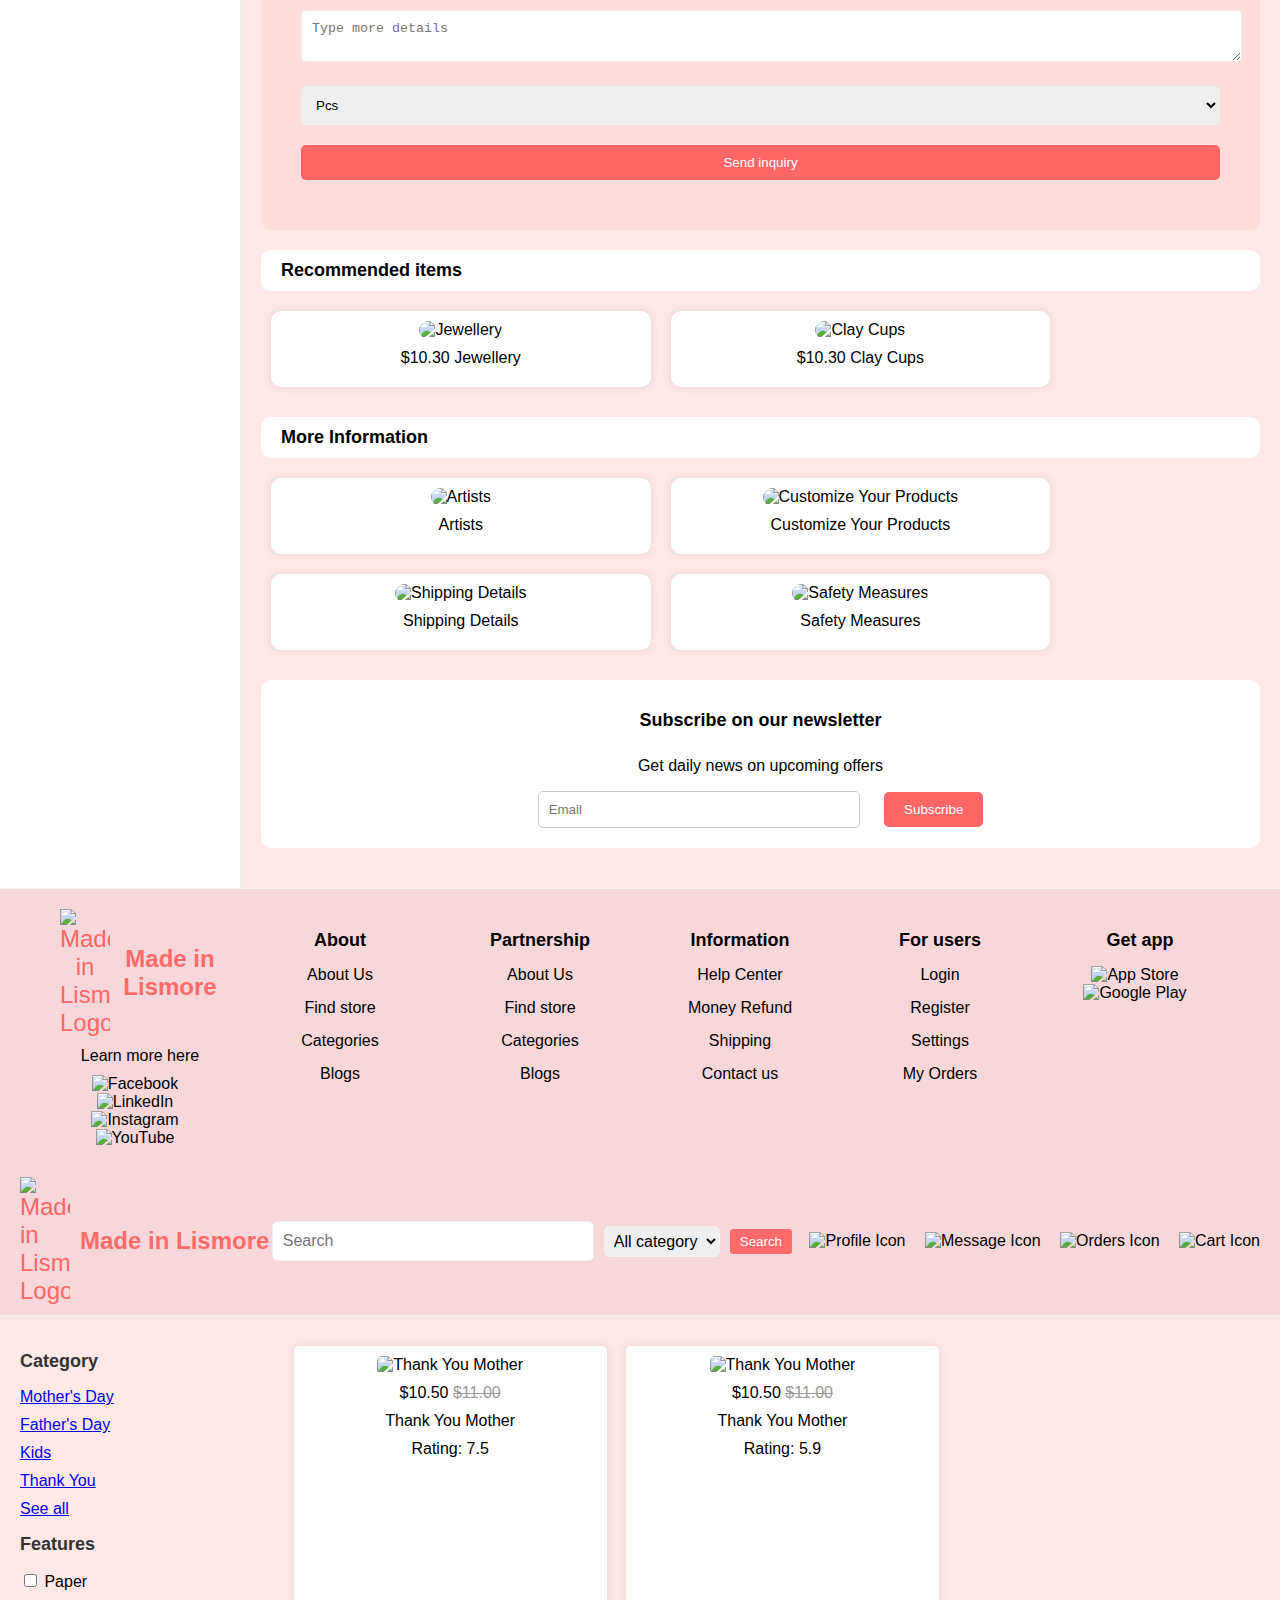
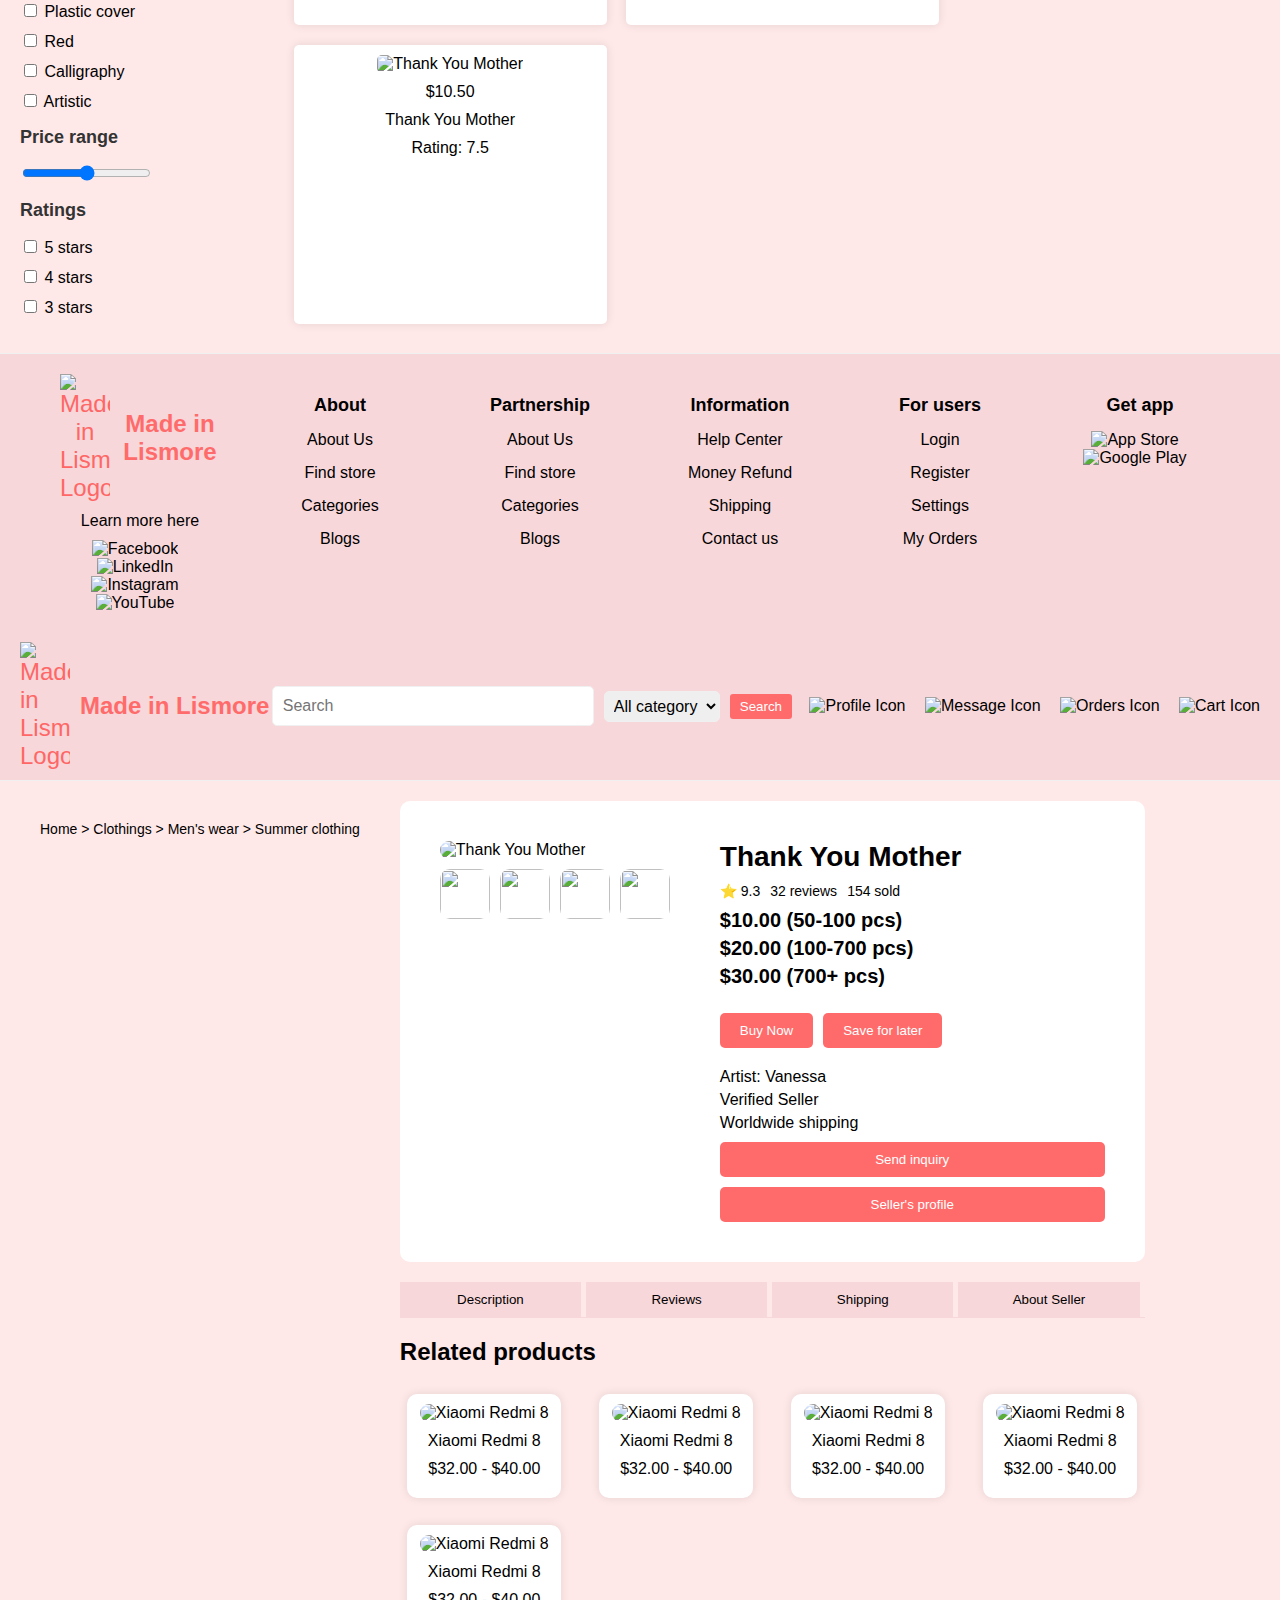
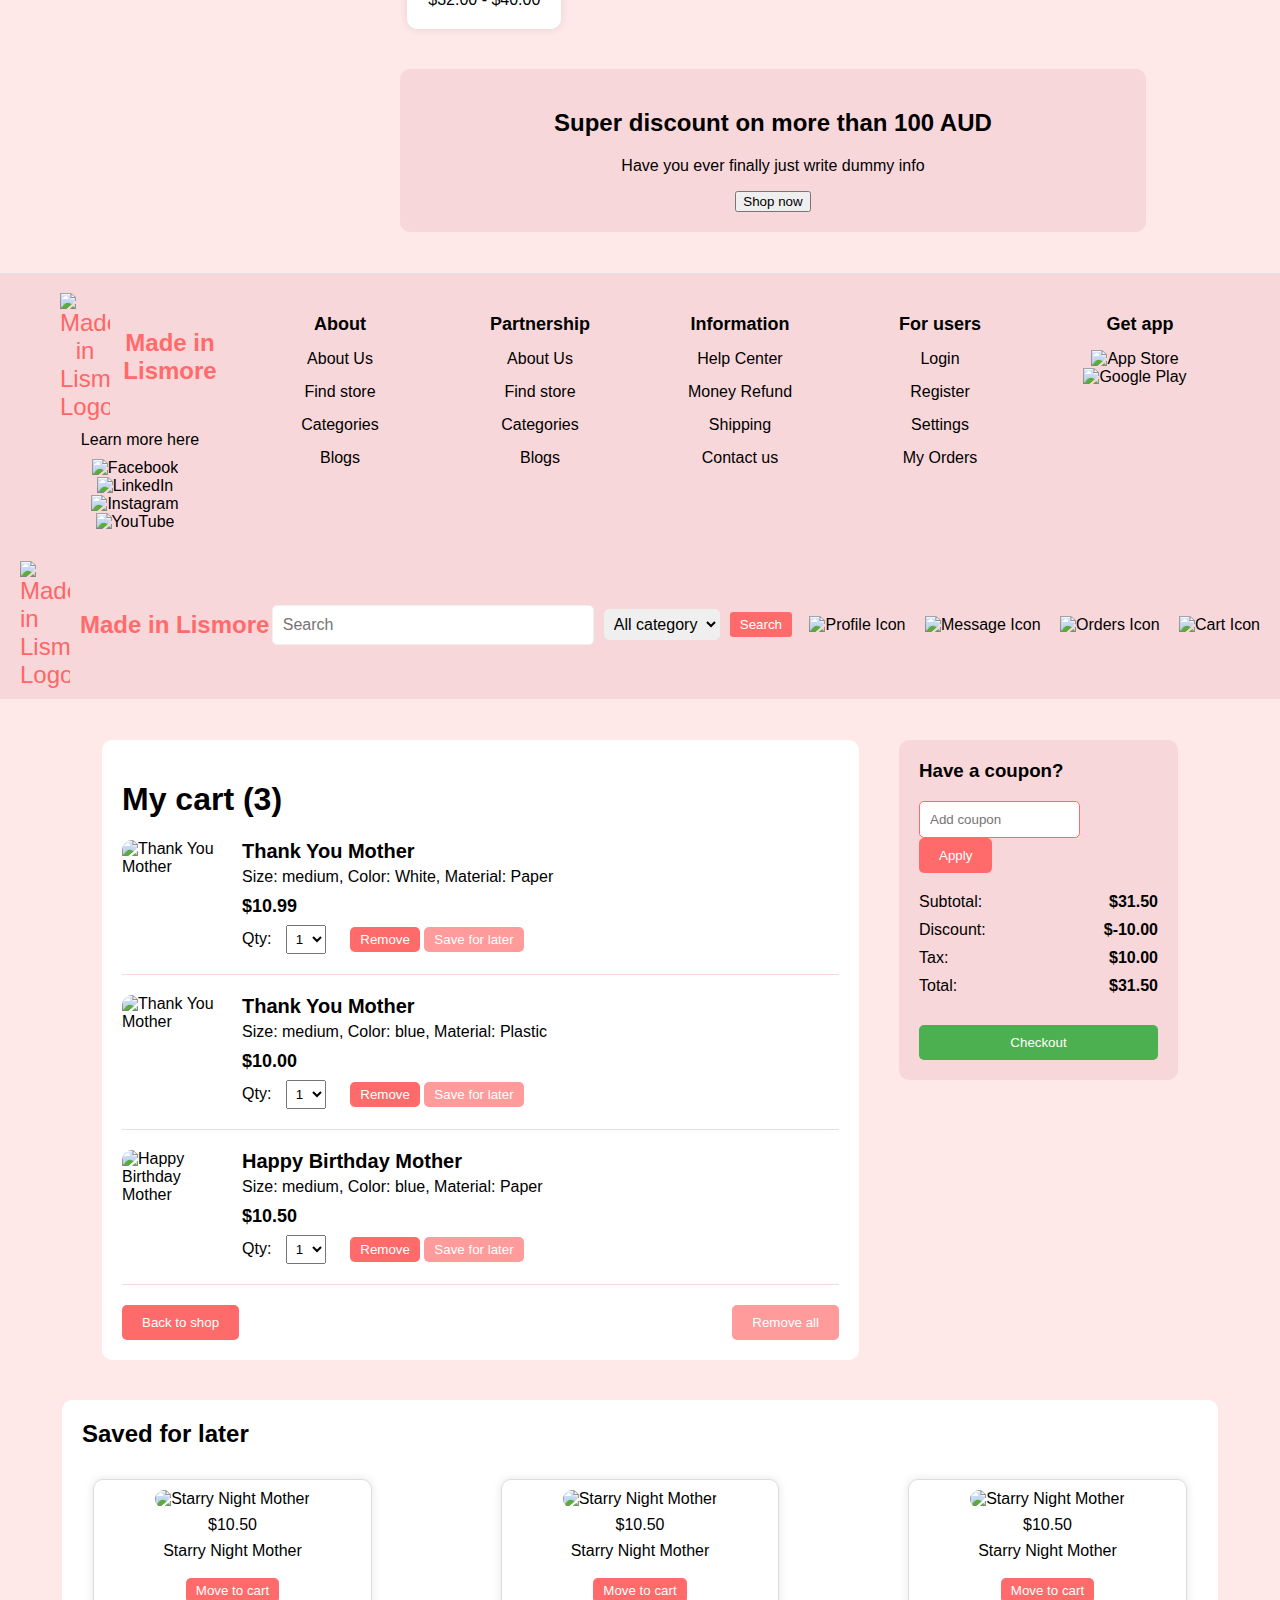
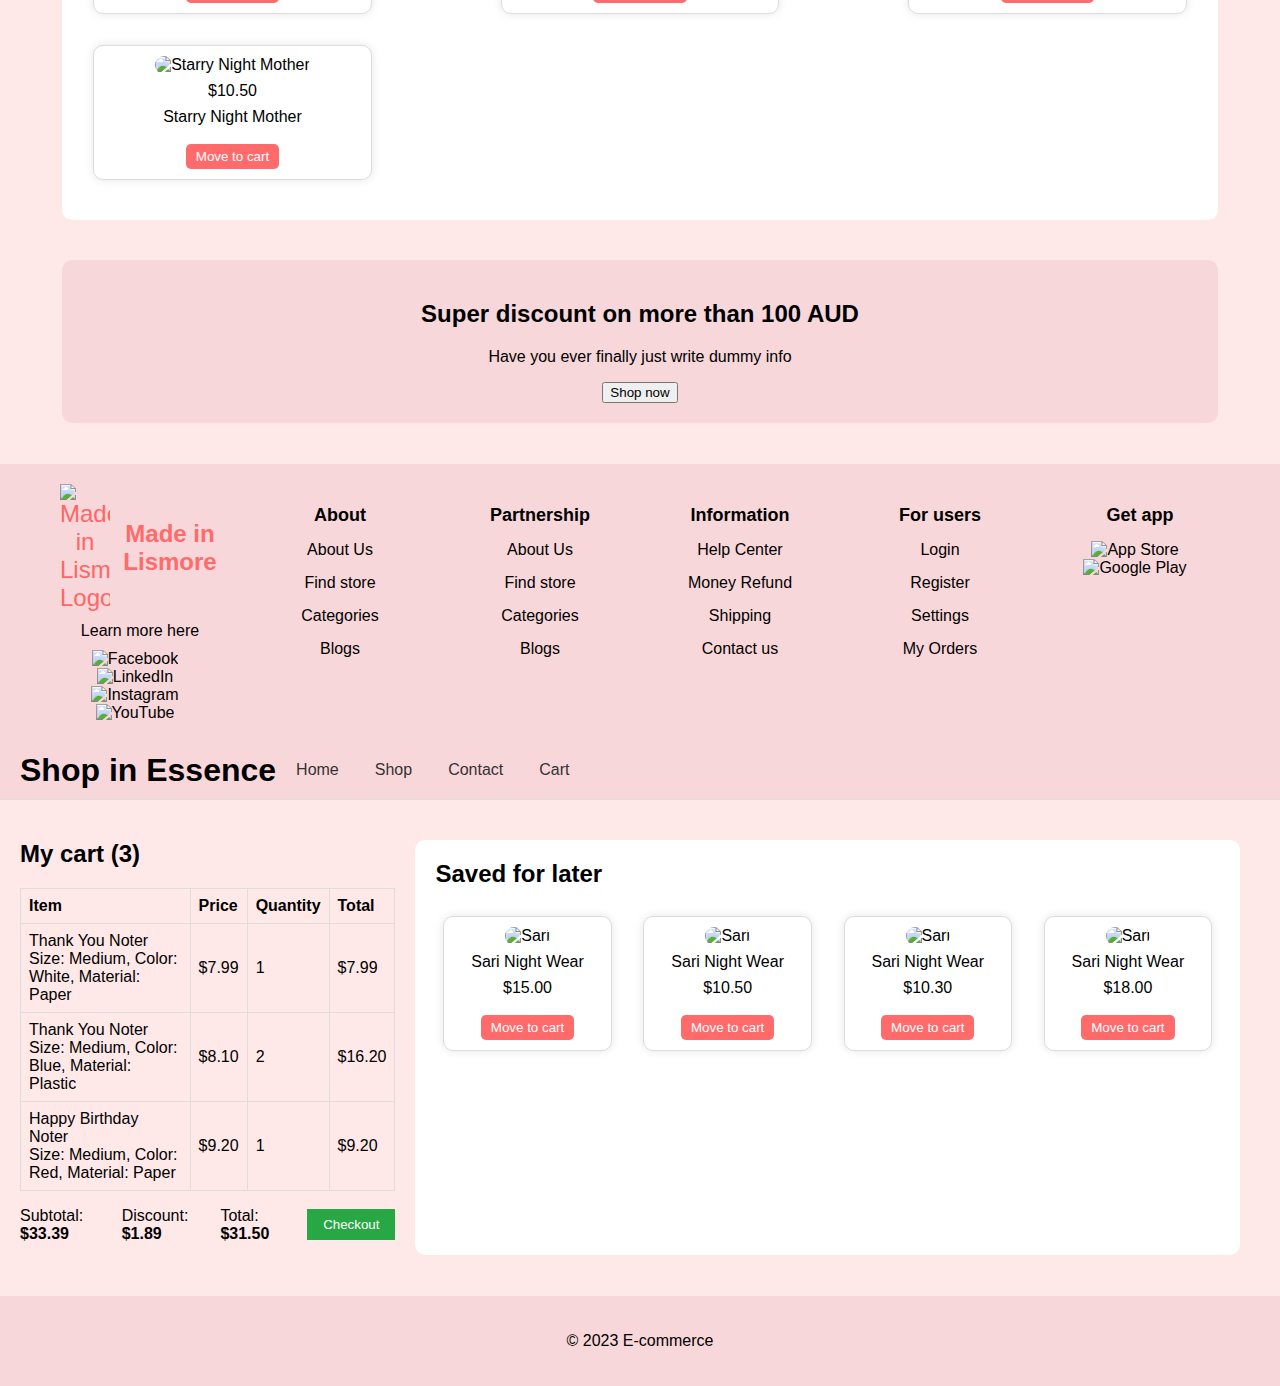
==== commit 24d23c08: "Merge branch 'main' of https://github.com/hargunsoni/MadeInLismore" ====
--- a/index.html
+++ b/index.html
@@ -5,7 +5,7 @@
     <meta name="viewport" content="width=1368, initial-scale=1.0">
     <title>Made in Lismore</title>
 
-
+ <!-- first page html -->
 </head>
 <body>
     <link rel="stylesheet" href="/Users/hargunsoni/Desktop/MadeInLismore/style.css">
@@ -270,7 +270,7 @@
 
 
 
-<!-- Second Page-->
+
 
 
 
@@ -283,26 +283,29 @@
     <link rel="stylesheet" href="style.css"> <!-- Link to your CSS file -->
 </head>
 <body>
-    <header>
-        <div class="header-top">
-            <a href="#" class="logo">Made in Lismore</a>
+    <div class="navbar">
+        <div class="logo">
             <img src="logo.png" alt="Made in Lismore Logo">
             <span>Made in Lismore</span>
         </div>
-            <nav>
-                <div class="icons">
-                    <img src="profile-icon.png" alt="Profile Icon">
-                    <img src="message-icon.png" alt="Message Icon">
-                    <img src="orders-icon.png" alt="Orders Icon">
-                    <img src="cart-icon.png" alt="Cart Icon">
-                </div>
-            </nav>
-        </div>
-        <div class="header-bottom">
+        <div class="search-bar">
             <input type="text" placeholder="Search">
+            <select>
+                <option value="all">All category</option>
+                <option value="cards">Cards</option>
+                <option value="pottery">Pottery</option>
+                <option value="paintings">Paintings</option>
+                <!-- Add other categories here -->
+            </select>
             <button>Search</button>
         </div>
-    </header>
+        <div class="icons">
+            <img src="profile-icon.png" alt="Profile Icon">
+            <img src="message-icon.png" alt="Message Icon">
+            <img src="orders-icon.png" alt="Orders Icon">
+            <img src="cart-icon.png" alt="Cart Icon">
+        </div>
+    </div>
     <main>
         <aside>
             <h2>Category</h2>
@@ -353,30 +356,65 @@
         </section>
     </main>
     <footer>
-        <div class="newsletter">
-            <p>Subscribe to our newsletter</p>
-            <input type="email" placeholder="Email">
-            <button>Subscribe</button>
-        </div>
-        <div class="footer-links">
-            <ul>
-                <li><a href="#">About Us</a></li>
-                <li><a href="#">Find store</a></li>
-                <li><a href="#">Categories</a></li>
-                <li><a href="#">Blogs</a></li>
-            </ul>
-            <ul>
-                <li><a href="#">Help Center</a></li>
-                <li><a href="#">Money Refund</a></li>
-                <li><a href="#">Shipping</a></li>
-                <li><a href="#">Contact us</a></li>
-            </ul>
-        </div>
-        <div class="footer-social">
-            <a href="#"><img src="facebook-icon.png" alt="Facebook"></a>
-            <a href="#"><img src="twitter-icon.png" alt="Twitter"></a>
-            <a href="#"><img src="instagram-icon.png" alt="Instagram"></a>
-            <a href="#"><img src="linkedin-icon.png" alt="LinkedIn"></a>
+        <div class="container">
+            <div class="column">
+                <div class="logo">
+                    <img src="logo.png" alt="Made in Lismore Logo">
+                    <span>Made in Lismore</span>
+                </div>
+                <p>Learn more here</p>
+                <div class="social-icons">
+                    <img src="facebook-icon.png" alt="Facebook">
+                    <img src="linkedin-icon.png" alt="LinkedIn">
+                    <img src="instagram-icon.png" alt="Instagram">
+                    <img src="youtube-icon.png" alt="YouTube">
+                </div>
+            </div>
+            <div class="column">
+                <ul>
+                    <li><strong>About</strong></li>
+                    <li>About Us</li>
+                    <li>Find store</li>
+                    <li>Categories</li>
+                    <li>Blogs</li>
+                </ul>
+            </div>
+            <div class="column">
+                <ul>
+                    <li><strong>Partnership</strong></li>
+                    <li>About Us</li>
+                    <li>Find store</li>
+                    <li>Categories</li>
+                    <li>Blogs</li>
+                </ul>
+            </div>
+            <div class="column">
+                <ul>
+                    <li><strong>Information</strong></li>
+                    <li>Help Center</li>
+                    <li>Money Refund</li>
+                    <li>Shipping</li>
+                    <li>Contact us</li>
+                </ul>
+            </div>
+            <div class="column">
+                <ul>
+                    <li><strong>For users</strong></li>
+                    <li>Login</li>
+                    <li>Register</li>
+                    <li>Settings</li>
+                    <li>My Orders</li>
+                </ul>
+            </div>
+            <div class="column">
+                <ul>
+                    <li><strong>Get app</strong></li>
+                    <li>
+                        <img src="appstore-icon.png" alt="App Store">
+                        <img src="playstore-icon.png" alt="Google Play">
+                    </li>
+                </ul>
+            </div>
         </div>
     </footer>
 </body>
@@ -400,174 +438,409 @@
     <link rel="stylesheet" href="styles.css">
 </head>
 <body>
-    <header>
-        <div class="logo">Made in Lismore</div>
-        <nav>
+    <div class="navbar">
+        <div class="logo">
+            <img src="logo.png" alt="Made in Lismore Logo">
+            <span>Made in Lismore</span>
+        </div>
+        <div class="search-bar">
             <input type="text" placeholder="Search">
+            <select>
+                <option value="all">All category</option>
+                <option value="cards">Cards</option>
+                <option value="pottery">Pottery</option>
+                <option value="paintings">Paintings</option>
+                <!-- Add other categories here -->
+            </select>
             <button>Search</button>
-            <div class="nav-links">
-                <a href="#">Profile</a>
-                <a href="#">Message</a>
-                <a href="#">Orders</a>
-                <a href="#">My cart</a>
-            </div>
-        </nav>
-    </header>
-
+        </div>
+        <div class="icons">
+            <img src="profile-icon.png" alt="Profile Icon">
+            <img src="message-icon.png" alt="Message Icon">
+            <img src="orders-icon.png" alt="Orders Icon">
+            <img src="cart-icon.png" alt="Cart Icon">
+        </div>
+    </div>
     <main>
         <div class="breadcrumb">
             <a href="#">Home</a> > <a href="#">Clothings</a> > <a href="#">Men's wear</a> > <a href="#">Summer clothing</a>
         </div>
-        <div class="product-container">
-            <div class="product-images">
-                <img src="main-image.png" alt="Thank You Mother">
-                <div class="thumbnail-images">
-                    <img src="thumb1.png" alt="">
-                    <img src="thumb2.png" alt="">
-                    <img src="thumb3.png" alt="">
-                    <img src="thumb4.png" alt="">
-                </div>
-            </div>
-            <div class="product-details">
-                <h1>Thank You Mother</h1>
-                <div class="rating">
-                    <span>⭐ 9.3</span>
-                    <span>32 reviews</span>
-                    <span>154 sold</span>
-                </div>
-                <div class="pricing">
-                    <div>$10.00 (50-100 pcs)</div>
-                    <div>$20.00 (100-700 pcs)</div>
-                    <div>$30.00 (700+ pcs)</div>
-                </div>
-                <button id="buy-now">Buy Now</button>
-                <button id="save-for-later">Save for later</button>
-                <div class="seller-info">
-                    <div>Artist: Vanessa</div>
-                    <div>Verified Seller</div>
-                    <div>Worldwide shipping</div>
-                    <button>Send inquiry</button>
-                    <button>Seller's profile</button>
-                </div>
-            </div>
-        </div>
-
-        <div class="tabs">
-            <button class="tablinks" onclick="openTab(event, 'Description')">Description</button>
-            <button class="tablinks" onclick="openTab(event, 'Reviews')">Reviews</button>
-            <button class="tablinks" onclick="openTab(event, 'Shipping')">Shipping</button>
-            <button class="tablinks" onclick="openTab(event, 'About Seller')">About Seller</button>
-        </div>
-
-        <div id="Description" class="tabcontent">
-            <h3>Description</h3>
-            <p>Standard 6" x 4" card</p>
-            <p>Blank on the inside - you can add your own message</p>
-            <p>Includes envelope</p>
-            <p>Wholesale enquiries welcome.</p>
-            <p>Style: Classic style</p>
-            <p>Size: 6" x 4"</p>
-        </div>
-
-        <div id="Reviews" class="tabcontent">
-            <h3>Reviews</h3>
-        </div>
-
-        <div id="Shipping" class="tabcontent">
-            <h3>Shipping</h3>
-        </div>
-
-        <div id="About Seller" class="tabcontent">
-            <h3>About Seller</h3>
-        </div>
-
-        <div class="related-products">
-            <h2>Related products</h2>
-            <div class="products-list">
-                <div class="product">
-                    <img src="related1.png" alt="Xiaomi Redmi 8">
-                    <p>Xiaomi Redmi 8</p>
-                    <p>$32.00 - $40.00</p>
-                </div>
-                <div class="product">
-                    <img src="related2.png" alt="Xiaomi Redmi 8">
-                    <p>Xiaomi Redmi 8</p>
-                    <p>$32.00 - $40.00</p>
-                </div>
-                <div class="product">
-                    <img src="related3.png" alt="Xiaomi Redmi 8">
-                    <p>Xiaomi Redmi 8</p>
-                    <p>$32.00 - $40.00</p>
-                </div>
-                <div class="product">
-                    <img src="related4.png" alt="Xiaomi Redmi 8">
-                    <p>Xiaomi Redmi 8</p>
-                    <p>$32.00 - $40.00</p>
-                </div>
-                <div class="product">
-                    <img src="related5.png" alt="Xiaomi Redmi 8">
-                    <p>Xiaomi Redmi 8</p>
-                    <p>$32.00 - $40.00</p>
-                </div>
-            </div>
-        </div>
-
-        <div class="super-discount">
-            <h2>Super discount on more than 100 AUD</h2>
-            <p>Have you ever finally just write dummy info</p>
-            <button>Shop now</button>
+        <div class="product-section">
+            <div class="product-container">
+                <div class="product-images">
+                    <img src="main-image.png" alt="Thank You Mother">
+                    <div class="thumbnail-images">
+                        <img src="thumb1.png" alt="">
+                        <img src="thumb2.png" alt="">
+                        <img src="thumb3.png" alt="">
+                        <img src="thumb4.png" alt="">
+                    </div>
+                </div>
+                <div class="product-details">
+                    <h1>Thank You Mother</h1>
+                    <div class="rating">
+                        <span>⭐ 9.3</span>
+                        <span>32 reviews</span>
+                        <span>154 sold</span>
+                    </div>
+                    <div class="pricing">
+                        <div>$10.00 (50-100 pcs)</div>
+                        <div>$20.00 (100-700 pcs)</div>
+                        <div>$30.00 (700+ pcs)</div>
+                    </div>
+                    <div class="actions">
+                        <button id="buy-now">Buy Now</button>
+                        <button id="save-for-later">Save for later</button>
+                    </div>
+                    <div class="seller-info">
+                        <div>Artist: Vanessa</div>
+                        <div>Verified Seller</div>
+                        <div>Worldwide shipping</div>
+                        <button>Send inquiry</button>
+                        <button>Seller's profile</button>
+                    </div>
+                </div>
+            </div>
+            <div class="tabs">
+                <button class="tablinks" onclick="openTab(event, 'Description')">Description</button>
+                <button class="tablinks" onclick="openTab(event, 'Reviews')">Reviews</button>
+                <button class="tablinks" onclick="openTab(event, 'Shipping')">Shipping</button>
+                <button class="tablinks" onclick="openTab(event, 'About Seller')">About Seller</button>
+            </div>
+            <div id="Description" class="tabcontent">
+                <h3>Description</h3>
+                <p>Standard 6" x 4" card</p>
+                <p>Blank on the inside - you can add your own message</p>
+                <p>Includes envelope</p>
+                <p>Wholesale enquiries welcome.</p>
+                <p>Style: Classic style</p>
+                <p>Size: 6" x 4"</p>
+            </div>
+            <div id="Reviews" class="tabcontent">
+                <h3>Reviews</h3>
+            </div>
+            <div id="Shipping" class="tabcontent">
+                <h3>Shipping</h3>
+            </div>
+            <div id="About Seller" class="tabcontent">
+                <h3>About Seller</h3>
+            </div>
+            <div class="related-products">
+                <h2>Related products</h2>
+                <div class="products-list">
+                    <div class="product">
+                        <img src="related1.png" alt="Xiaomi Redmi 8">
+                        <p>Xiaomi Redmi 8</p>
+                        <p>$32.00 - $40.00</p>
+                    </div>
+                    <div class="product">
+                        <img src="related2.png" alt="Xiaomi Redmi 8">
+                        <p>Xiaomi Redmi 8</p>
+                        <p>$32.00 - $40.00</p>
+                    </div>
+                    <div class="product">
+                        <img src="related3.png" alt="Xiaomi Redmi 8">
+                        <p>Xiaomi Redmi 8</p>
+                        <p>$32.00 - $40.00</p>
+                    </div>
+                    <div class="product">
+                        <img src="related4.png" alt="Xiaomi Redmi 8">
+                        <p>Xiaomi Redmi 8</p>
+                        <p>$32.00 - $40.00</p>
+                    </div>
+                    <div class="product">
+                        <img src="related5.png" alt="Xiaomi Redmi 8">
+                        <p>Xiaomi Redmi 8</p>
+                        <p>$32.00 - $40.00</p>
+                    </div>
+                </div>
+            </div>
+            <div class="super-discount">
+                <h2>Super discount on more than 100 AUD</h2>
+                <p>Have you ever finally just write dummy info</p>
+                <button>Shop now</button>
+            </div>
         </div>
     </main>
-
     <footer>
-        <div class="footer-links">
-            <div>
-                <h3>About</h3>
-                <a href="#">About Us</a>
-                <a href="#">Find store</a>
-                <a href="#">Categories</a>
-                <a href="#">Blogs</a>
-            </div>
-            <div>
-                <h3>Partnership</h3>
-                <a href="#">About Us</a>
-                <a href="#">Find store</a>
-                <a href="#">Categories</a>
-                <a href="#">Blogs</a>
-            </div>
-            <div>
-                <h3>Information</h3>
-                <a href="#">Help Center</a>
-                <a href="#">Money Refund</a>
-                <a href="#">Shipping</a>
-                <a href="#">Contact us</a>
-            </div>
-            <div>
-                <h3>For users</h3>
-                <a href="#">Login</a>
-                <a href="#">Register</a>
-                <a href="#">Settings</a>
-                <a href="#">My Orders</a>
-            </div>
-        </div>
-        <div class="footer-bottom">
-            <p>© 2023 Ecommerce.</p>
-            <div class="social-icons">
-                <a href="#"><img src="social1.png" alt="Social icon"></a>
-                <a href="#"><img src="social2.png" alt="Social icon"></a>
-                <a href="#"><img src="social3.png" alt="Social icon"></a>
-                <a href="#"><img src="social4.png" alt="Social icon"></a>
-            </div>
-            <div class="get-app">
-                <a href="#"><img src="appstore.png" alt="App Store"></a>
-                <a href="#"><img src="playstore.png" alt="Google Play"></a>
+        <div class="container">
+            <div class="column">
+                <div class="logo">
+                    <img src="logo.png" alt="Made in Lismore Logo">
+                    <span>Made in Lismore</span>
+                </div>
+                <p>Learn more here</p>
+                <div class="social-icons">
+                    <img src="facebook-icon.png" alt="Facebook">
+                    <img src="linkedin-icon.png" alt="LinkedIn">
+                    <img src="instagram-icon.png" alt="Instagram">
+                    <img src="youtube-icon.png" alt="YouTube">
+                </div>
+            </div>
+            <div class="column">
+                <ul>
+                    <li><strong>About</strong></li>
+                    <li>About Us</li>
+                    <li>Find store</li>
+                    <li>Categories</li>
+                    <li>Blogs</li>
+                </ul>
+            </div>
+            <div class="column">
+                <ul>
+                    <li><strong>Partnership</strong></li>
+                    <li>About Us</li>
+                    <li>Find store</li>
+                    <li>Categories</li>
+                    <li>Blogs</li>
+                </ul>
+            </div>
+            <div class="column">
+                <ul>
+                    <li><strong>Information</strong></li>
+                    <li>Help Center</li>
+                    <li>Money Refund</li>
+                    <li>Shipping</li>
+                    <li>Contact us</li>
+                </ul>
+            </div>
+            <div class="column">
+                <ul>
+                    <li><strong>For users</strong></li>
+                    <li>Login</li>
+                    <li>Register</li>
+                    <li>Settings</li>
+                    <li>My Orders</li>
+                </ul>
+            </div>
+            <div class="column">
+                <ul>
+                    <li><strong>Get app</strong></li>
+                    <li>
+                        <img src="appstore-icon.png" alt="App Store">
+                        <img src="playstore-icon.png" alt="Google Play">
+                    </li>
+                </ul>
             </div>
         </div>
     </footer>
-
     <script src="scripts.js"></script>
 </body>
 </html>
+
+
+<!-- fourth page html  -->
+<!DOCTYPE html>
+<html lang="en">
+<head>
+    <meta charset="UTF-8">
+    <meta name="viewport" content="width=device-width, initial-scale=1.0">
+    <title>My Cart</title>
+    <link rel="stylesheet" href="styles.css">
+</head>
+<body>
+    <div class="navbar">
+        <div class="logo">
+            <img src="logo.png" alt="Made in Lismore Logo">
+            <span>Made in Lismore</span>
+        </div>
+        <div class="search-bar">
+            <input type="text" placeholder="Search">
+            <select>
+                <option value="all">All category</option>
+                <option value="cards">Cards</option>
+                <option value="pottery">Pottery</option>
+                <option value="paintings">Paintings</option>
+                <!-- Add other categories here -->
+            </select>
+            <button>Search</button>
+        </div>
+        <div class="icons">
+            <img src="profile-icon.png" alt="Profile Icon">
+            <img src="message-icon.png" alt="Message Icon">
+            <img src="orders-icon.png" alt="Orders Icon">
+            <img src="cart-icon.png" alt="Cart Icon" id="my-cart">
+        </div>
+    </div>
+
+    <main>
+        <div class="cart-page">
+            <div class="cart-and-summary">
+                <div class="cart-container">
+                    <h1>My cart (3)</h1>
+                    <div class="cart-item">
+                        <img src="main-image.png" alt="Thank You Mother">
+                        <div class="cart-item-details">
+                            <h2>Thank You Mother</h2>
+                            <p>Size: medium, Color: White, Material: Paper</p>
+                            <span>$10.99</span>
+                            <label for="quantity1">Qty:</label>
+                            <select id="quantity1">
+                                <option value="1">1</option>
+                                <option value="2">2</option>
+                                <option value="3">3</option>
+                            </select>
+                            <button class="remove">Remove</button>
+                            <button class="save-for-later">Save for later</button>
+                        </div>
+                    </div>
+                    <div class="cart-item">
+                        <img src="thumb1.png" alt="Thank You Mother">
+                        <div class="cart-item-details">
+                            <h2>Thank You Mother</h2>
+                            <p>Size: medium, Color: blue, Material: Plastic</p>
+                            <span>$10.00</span>
+                            <label for="quantity2">Qty:</label>
+                            <select id="quantity2">
+                                <option value="1">1</option>
+                                <option value="2">2</option>
+                                <option value="3">3</option>
+                            </select>
+                            <button class="remove">Remove</button>
+                            <button class="save-for-later">Save for later</button>
+                        </div>
+                    </div>
+                    <div class="cart-item">
+                        <img src="thumb2.png" alt="Happy Birthday Mother">
+                        <div class="cart-item-details">
+                            <h2>Happy Birthday Mother</h2>
+                            <p>Size: medium, Color: blue, Material: Paper</p>
+                            <span>$10.50</span>
+                            <label for="quantity3">Qty:</label>
+                            <select id="quantity3">
+                                <option value="1">1</option>
+                                <option value="2">2</option>
+                                <option value="3">3</option>
+                            </select>
+                            <button class="remove">Remove</button>
+                            <button class="save-for-later">Save for later</button>
+                        </div>
+                    </div>
+                    <div class="cart-actions">
+                        <button>Back to shop</button>
+                        <button class="remove-all">Remove all</button>
+                    </div>
+                </div>
+                <div class="checkout-summary">
+                    <h3>Have a coupon?</h3>
+                    <input type="text" placeholder="Add coupon">
+                    <button>Apply</button>
+                    <div class="summary-details">
+                        <p>Subtotal: <span>$31.50</span></p>
+                        <p>Discount: <span>$-10.00</span></p>
+                        <p>Tax: <span>$10.00</span></p>
+                        <p>Total: <span>$31.50</span></p>
+                        <button id="checkout-button">Checkout</button>
+                    </div>
+                </div>
+            </div>
+
+            <div class="saved-for-later">
+                <h2>Saved for later</h2>
+                <div class="products-list">
+                    <div class="product">
+                        <img src="related1.png" alt="Starry Night Mother">
+                        <p>$10.50</p>
+                        <p>Starry Night Mother</p>
+                        <button>Move to cart</button>
+                    </div>
+                    <div class="product">
+                        <img src="related2.png" alt="Starry Night Mother">
+                        <p>$10.50</p>
+                        <p>Starry Night Mother</p>
+                        <button>Move to cart</button>
+                    </div>
+                    <div class="product">
+                        <img src="related3.png" alt="Starry Night Mother">
+                        <p>$10.50</p>
+                        <p>Starry Night Mother</p>
+                        <button>Move to cart</button>
+                    </div>
+                    <div class="product">
+                        <img src="related4.png" alt="Starry Night Mother">
+                        <p>$10.50</p>
+                        <p>Starry Night Mother</p>
+                        <button>Move to cart</button>
+                    </div>
+                </div>
+            </div>
+
+            <div class="super-discount">
+                <h2>Super discount on more than 100 AUD</h2>
+                <p>Have you ever finally just write dummy info</p>
+                <button>Shop now</button>
+            </div>
+        </div>
+    </main>
+    <footer>
+        <div class="container">
+            <div class="column">
+                <div class="logo">
+                    <img src="logo.png" alt="Made in Lismore Logo">
+                    <span>Made in Lismore</span>
+                </div>
+                <p>Learn more here</p>
+                <div class="social-icons">
+                    <img src="facebook-icon.png" alt="Facebook">
+                    <img src="linkedin-icon.png" alt="LinkedIn">
+                    <img src="instagram-icon.png" alt="Instagram">
+                    <img src="youtube-icon.png" alt="YouTube">
+                </div>
+            </div>
+            <div class="column">
+                <ul>
+                    <li><strong>About</strong></li>
+                    <li>About Us</li>
+                    <li>Find store</li>
+                    <li>Categories</li>
+                    <li>Blogs</li>
+                </ul>
+            </div>
+            <div class="column">
+                <ul>
+                    <li><strong>Partnership</strong></li>
+                    <li>About Us</li>
+                    <li>Find store</li>
+                    <li>Categories</li>
+                    <li>Blogs</li>
+                </ul>
+            </div>
+            <div class="column">
+                <ul>
+                    <li><strong>Information</strong></li>
+                    <li>Help Center</li>
+                    <li>Money Refund</li>
+                    <li>Shipping</li>
+                    <li>Contact us</li>
+                </ul>
+            </div>
+            <div class="column">
+                <ul>
+                    <li><strong>For users</strong></li>
+                    <li>Login</li>
+                    <li>Register</li>
+                    <li>Settings</li>
+                    <li>My Orders</li>
+                </ul>
+            </div>
+            <div class="column">
+                <ul>
+                    <li><strong>Get app</strong></li>
+                    <li>
+                        <img src="appstore-icon.png" alt="App Store">
+                        <img src="playstore-icon.png" alt="Google Play">
+                    </li>
+                </ul>
+            </div>
+        </div>
+    </footer>
+
+    <script src="scripts.js"></script>
+</body>
+</html>
+
+
+
 
 
 
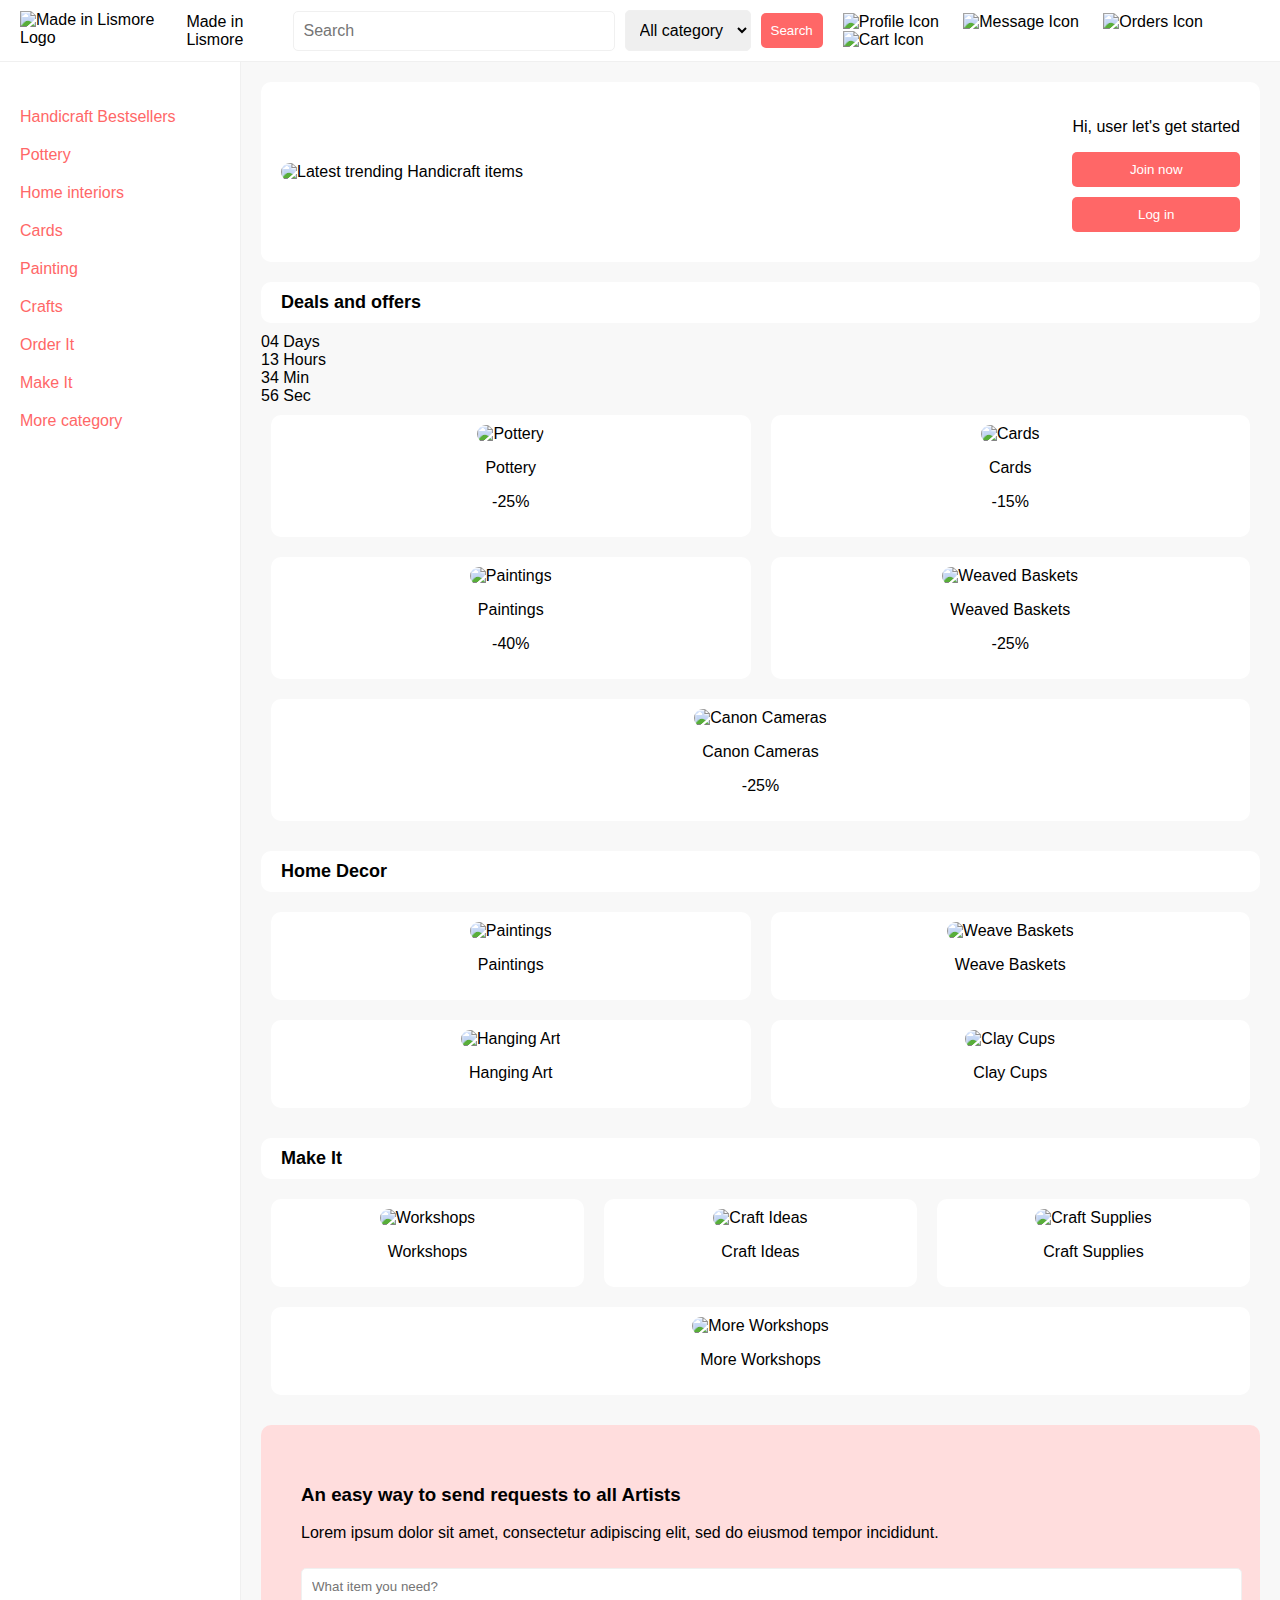
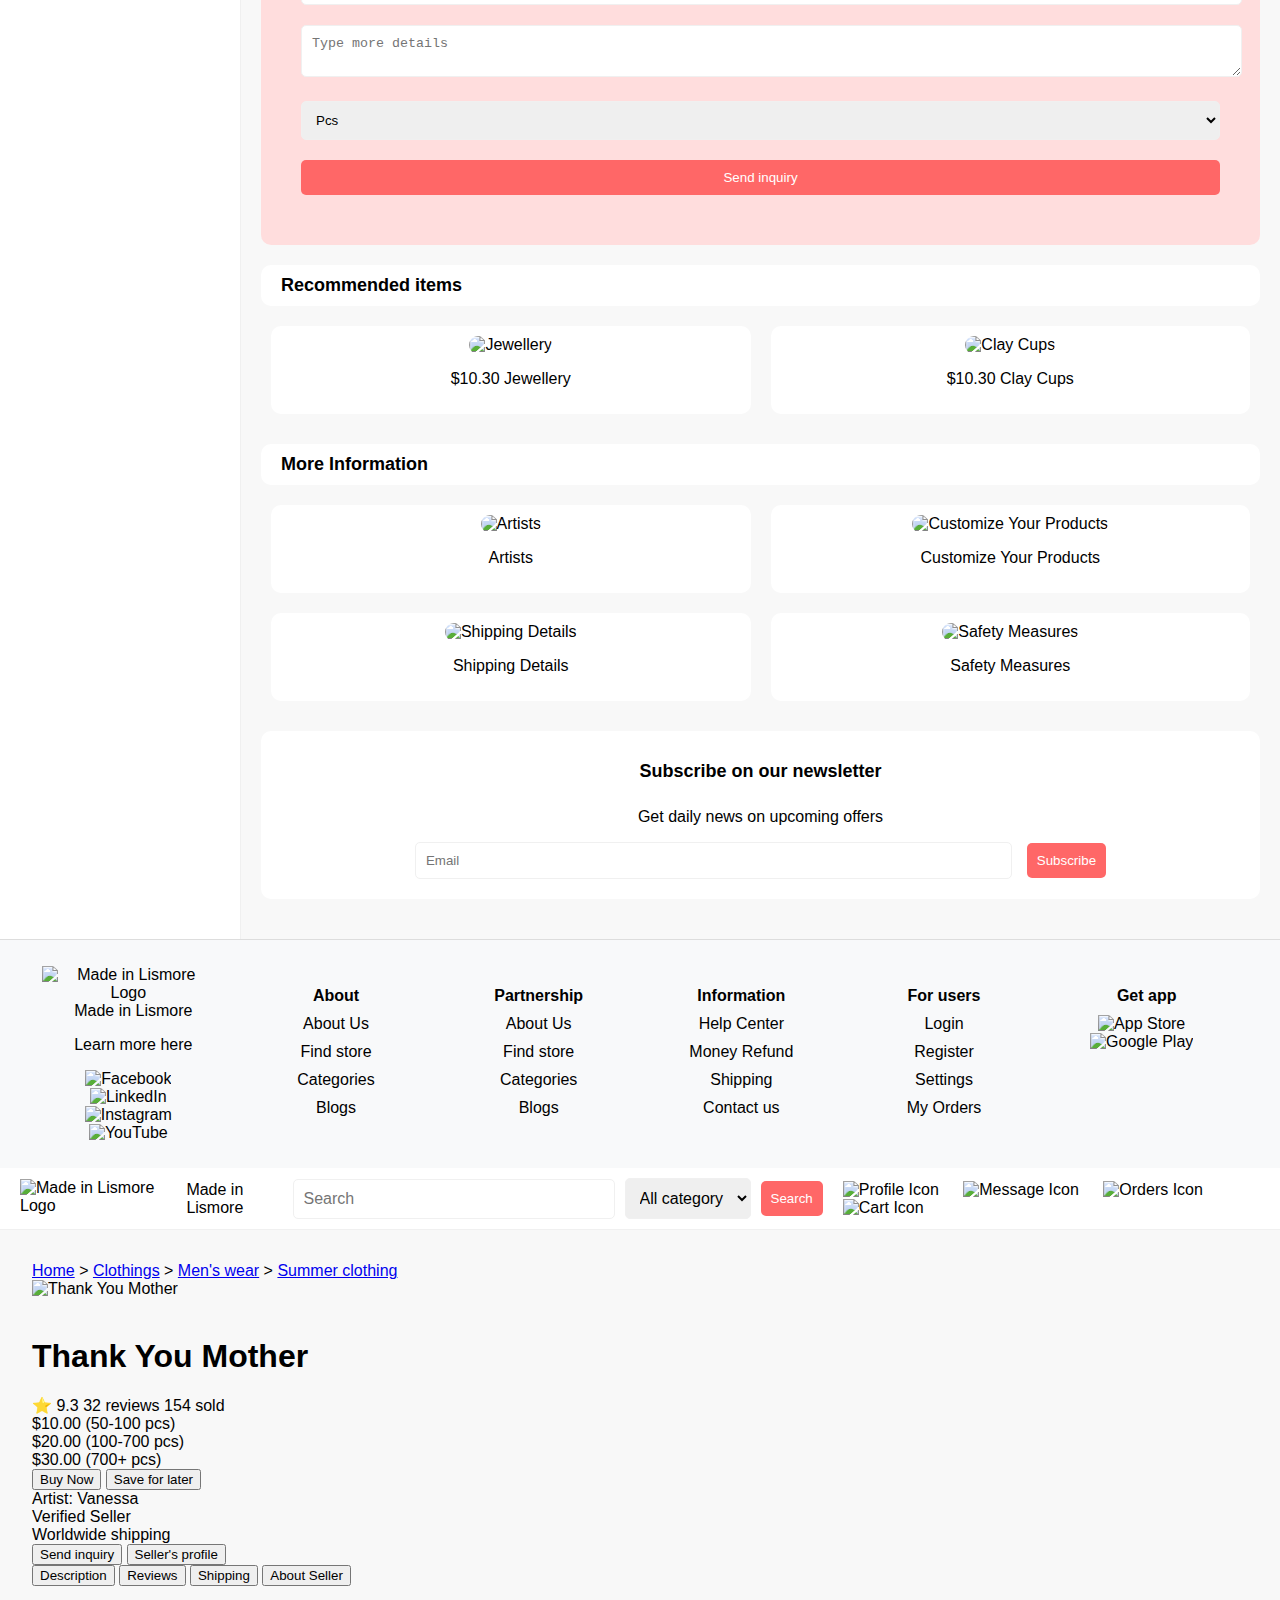
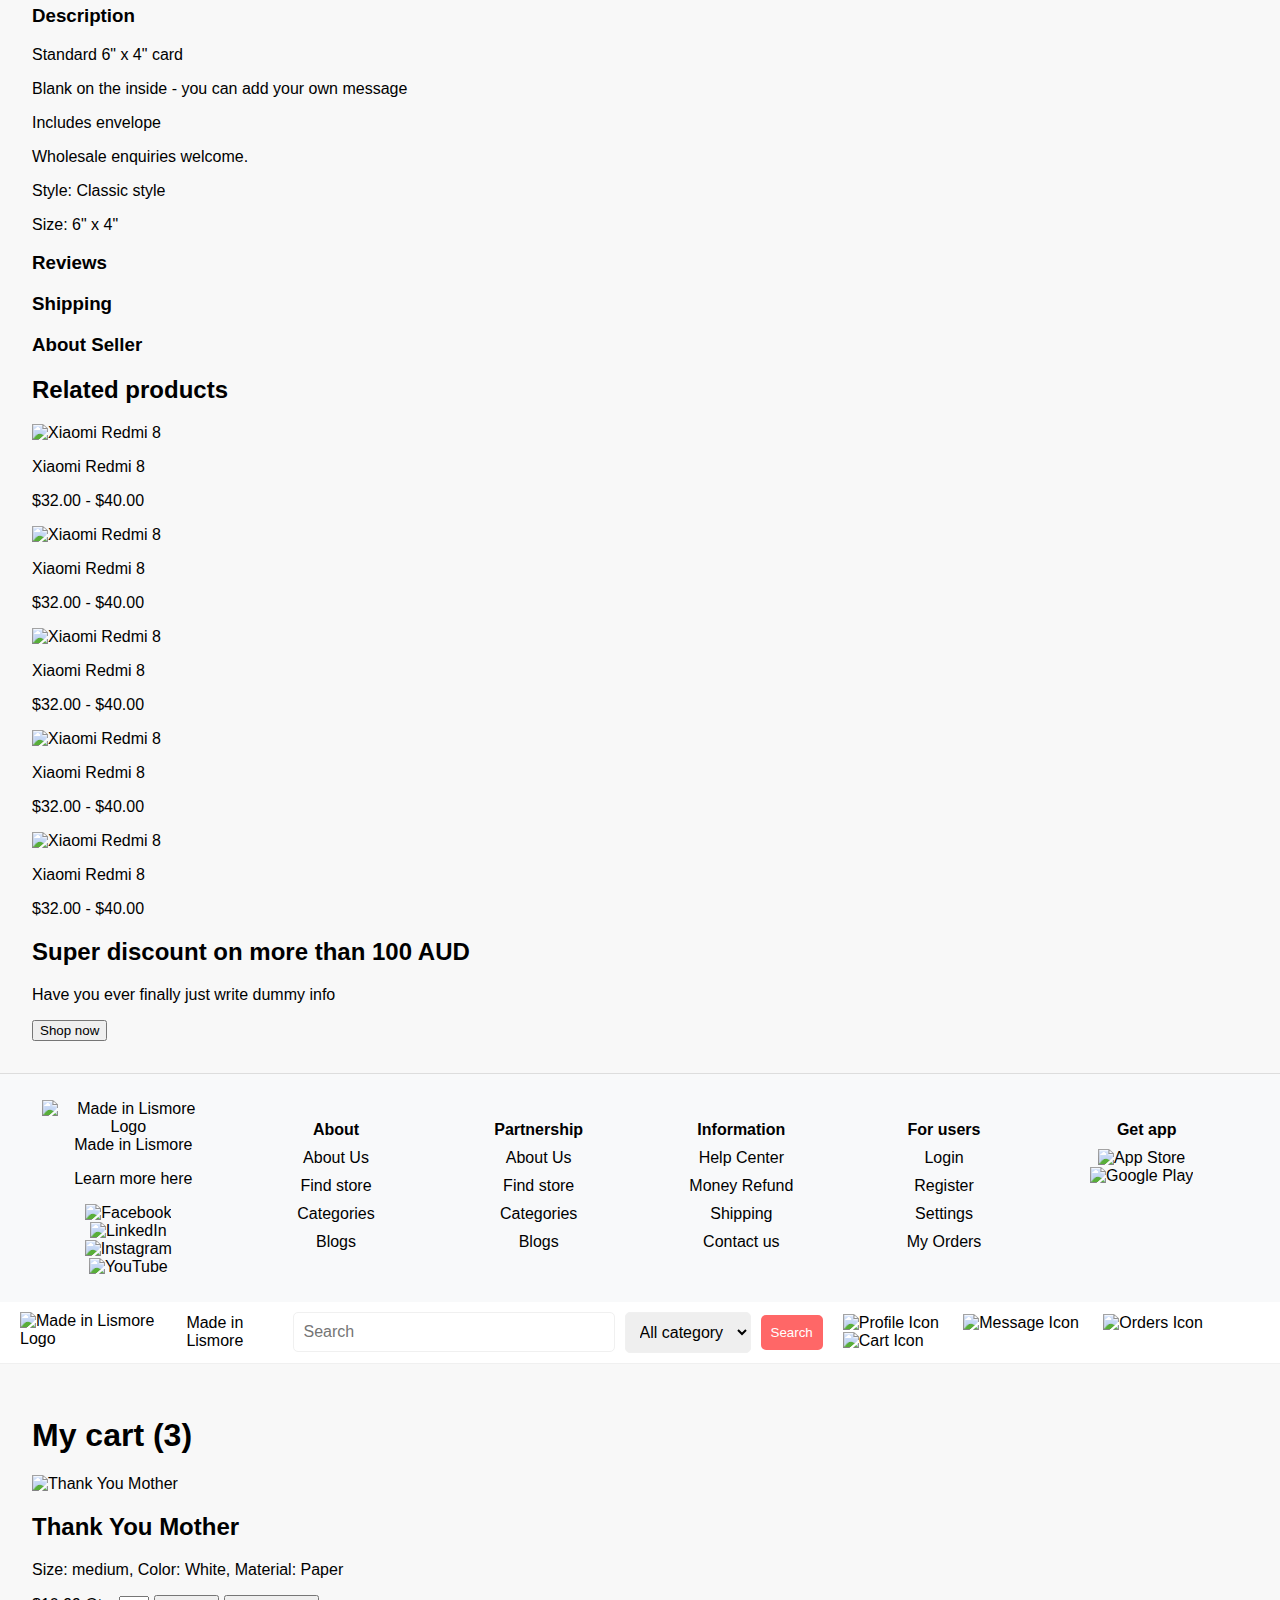
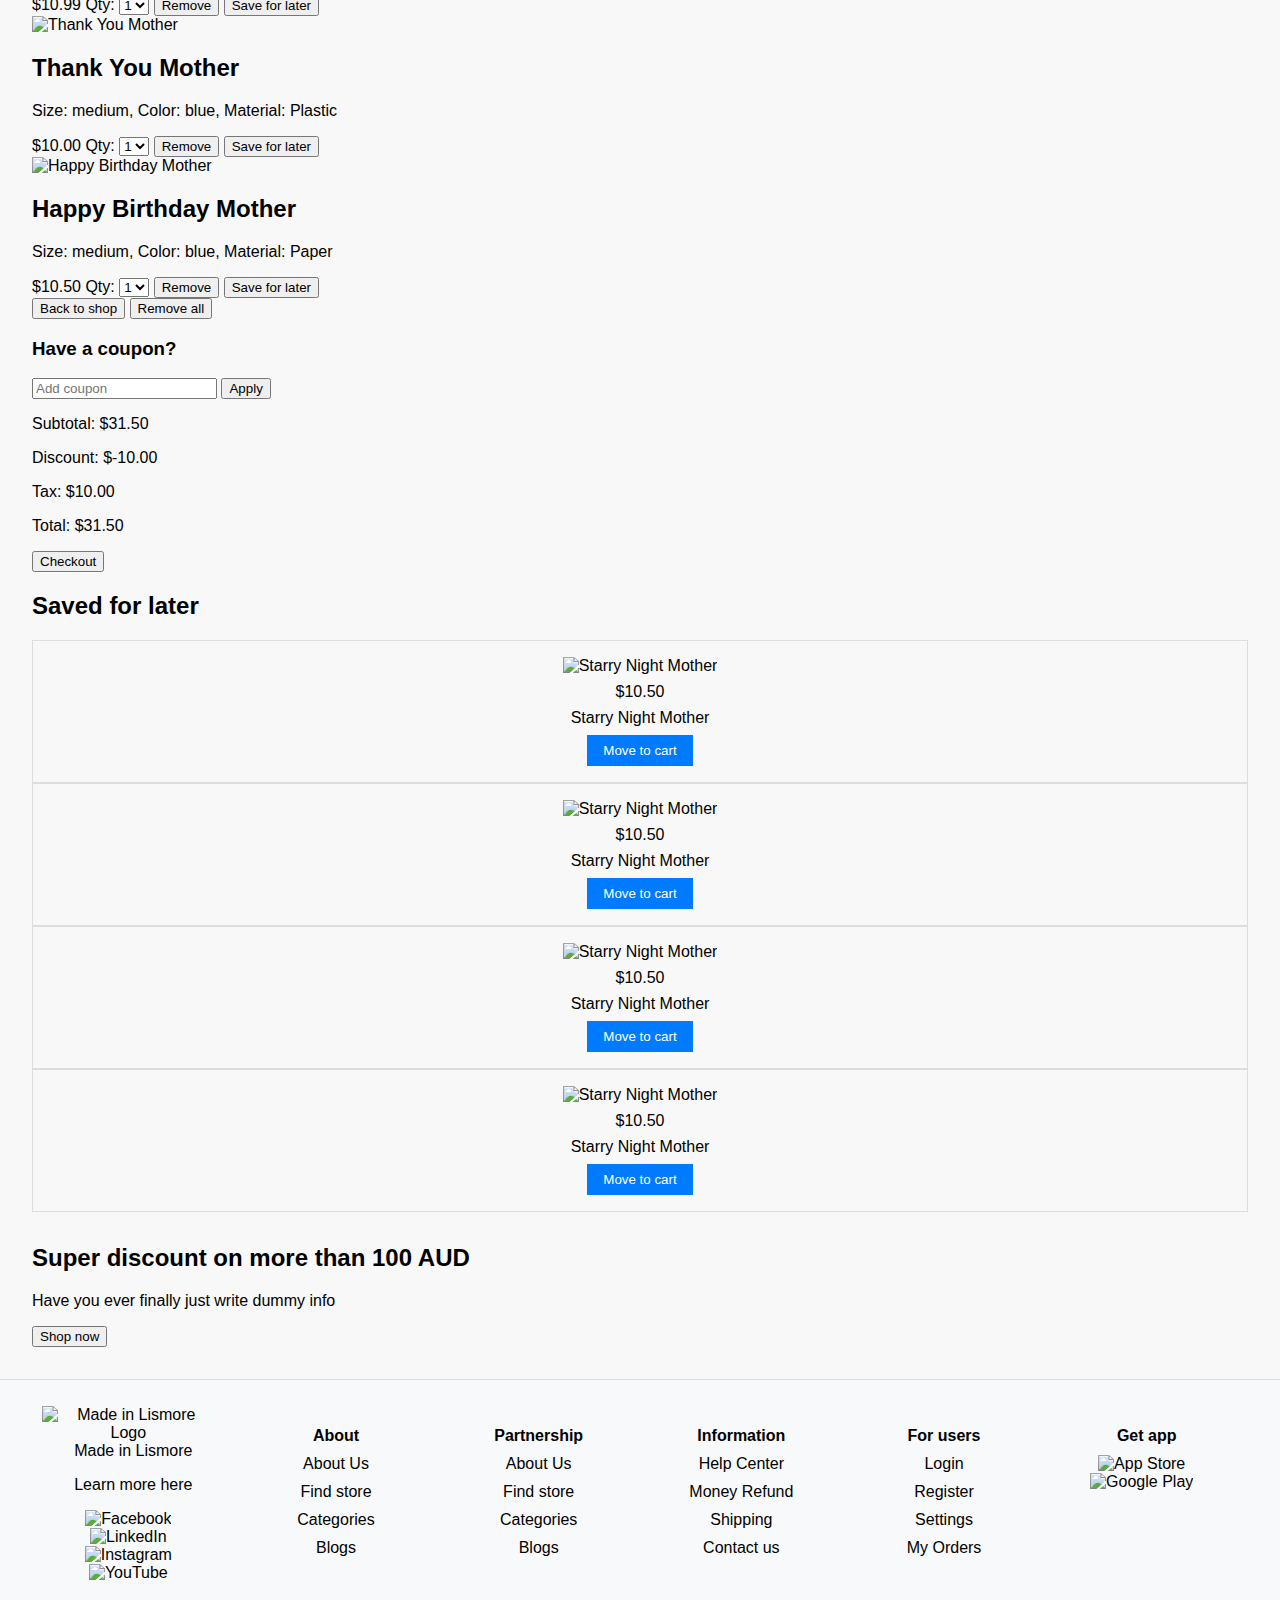
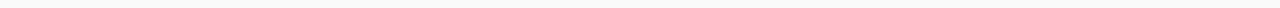
==== commit 51178feb: "fourth page css" ====
--- a/index.html
+++ b/index.html
@@ -12,7 +12,7 @@
 
     <div class="navbar">
         <div class="logo">
-            <img src="logo.png" alt="Made in Lismore Logo">
+            <img src="https://madeinlismore.com.au/2020/wp-content/uploads/2024/01/Made-in-Lismore-LOGO.png" alt="Made in Lismore Logo">
             <span>Made in Lismore</span>
         </div>
         <div class="search-bar">
@@ -50,7 +50,7 @@
         </div>
         <div class="main-content">
             <div class="banner">
-                <img src="https://images.unsplash.com/photo-1527385352018-3c26dd6c3916?w=800&auto=format&fit=crop&q=60&ixlib=rb-4.0.3&ixid=M3wxMjA3fDB8MHxzZWFyY2h8MTF8fGhhbmRpbWFkZSUyMGJhZ3N8ZW58MHx8MHx8fDA%3D" alt="Latest trending Handicraft items">
+                <img src="handicraft-banner.jpg" alt="Latest trending Handicraft items">
                 <div class="login">
                     <p>Hi, user let's get started</p>
                     <button>Join now</button>
@@ -260,165 +260,9 @@
 
 
 
-
-
-
-
-
-
-
-
-
-
-
-
-
-
-<!DOCTYPE html>
-<html lang="en">
-<head>
-    <meta charset="UTF-8">
-    <meta name="viewport" content="width=device-width, initial-scale=1.0">
-    <title>Made in Lismore</title>
-    <link rel="stylesheet" href="style.css"> <!-- Link to your CSS file -->
-</head>
-<body>
-    <div class="navbar">
-        <div class="logo">
-            <img src="logo.png" alt="Made in Lismore Logo">
-            <span>Made in Lismore</span>
-        </div>
-        <div class="search-bar">
-            <input type="text" placeholder="Search">
-            <select>
-                <option value="all">All category</option>
-                <option value="cards">Cards</option>
-                <option value="pottery">Pottery</option>
-                <option value="paintings">Paintings</option>
-                <!-- Add other categories here -->
-            </select>
-            <button>Search</button>
-        </div>
-        <div class="icons">
-            <img src="profile-icon.png" alt="Profile Icon">
-            <img src="message-icon.png" alt="Message Icon">
-            <img src="orders-icon.png" alt="Orders Icon">
-            <img src="cart-icon.png" alt="Cart Icon">
-        </div>
-    </div>
-    <main>
-        <aside>
-            <h2>Category</h2>
-            <ul>
-                <li><a href="#">Mother's Day</a></li>
-                <li><a href="#">Father's Day</a></li>
-                <li><a href="#">Kids</a></li>
-                <li><a href="#">Thank You</a></li>
-                <li><a href="#">See all</a></li>
-            </ul>
-            <h2>Features</h2>
-            <ul>
-                <li><input type="checkbox"> Paper</li>
-                <li><input type="checkbox"> Plastic cover</li>
-                <li><input type="checkbox"> Red</li>
-                <li><input type="checkbox"> Calligraphy</li>
-                <li><input type="checkbox"> Artistic</li>
-            </ul>
-            <h2>Price range</h2>
-            <input type="range" min="0" max="99999">
-            <h2>Ratings</h2>
-            <ul>
-                <li><input type="checkbox"> 5 stars</li>
-                <li><input type="checkbox"> 4 stars</li>
-                <li><input type="checkbox"> 3 stars</li>
-            </ul>
-        </aside>
-        <section class="products">
-            <div class="product">
-                <img src="product1.jpg" alt="Thank You Mother">
-                <p>$10.50 <span class="original-price">$11.00</span></p>
-                <p>Thank You Mother</p>
-                <p>Rating: 7.5</p>
-            </div>
-            <div class="product">
-                <img src="product2.jpg" alt="Thank You Mother">
-                <p>$10.50 <span class="original-price">$11.00</span></p>
-                <p>Thank You Mother</p>
-                <p>Rating: 5.9</p>
-            </div>
-            <div class="product">
-                <img src="product3.jpg" alt="Thank You Mother">
-                <p>$10.50</p>
-                <p>Thank You Mother</p>
-                <p>Rating: 7.5</p>
-            </div>
-            <!-- Add more product divs as necessary -->
-        </section>
-    </main>
-    <footer>
-        <div class="container">
-            <div class="column">
-                <div class="logo">
-                    <img src="logo.png" alt="Made in Lismore Logo">
-                    <span>Made in Lismore</span>
-                </div>
-                <p>Learn more here</p>
-                <div class="social-icons">
-                    <img src="facebook-icon.png" alt="Facebook">
-                    <img src="linkedin-icon.png" alt="LinkedIn">
-                    <img src="instagram-icon.png" alt="Instagram">
-                    <img src="youtube-icon.png" alt="YouTube">
-                </div>
-            </div>
-            <div class="column">
-                <ul>
-                    <li><strong>About</strong></li>
-                    <li>About Us</li>
-                    <li>Find store</li>
-                    <li>Categories</li>
-                    <li>Blogs</li>
-                </ul>
-            </div>
-            <div class="column">
-                <ul>
-                    <li><strong>Partnership</strong></li>
-                    <li>About Us</li>
-                    <li>Find store</li>
-                    <li>Categories</li>
-                    <li>Blogs</li>
-                </ul>
-            </div>
-            <div class="column">
-                <ul>
-                    <li><strong>Information</strong></li>
-                    <li>Help Center</li>
-                    <li>Money Refund</li>
-                    <li>Shipping</li>
-                    <li>Contact us</li>
-                </ul>
-            </div>
-            <div class="column">
-                <ul>
-                    <li><strong>For users</strong></li>
-                    <li>Login</li>
-                    <li>Register</li>
-                    <li>Settings</li>
-                    <li>My Orders</li>
-                </ul>
-            </div>
-            <div class="column">
-                <ul>
-                    <li><strong>Get app</strong></li>
-                    <li>
-                        <img src="appstore-icon.png" alt="App Store">
-                        <img src="playstore-icon.png" alt="Google Play">
-                    </li>
-                </ul>
-            </div>
-        </div>
-    </footer>
-</body>
-</html>
+ <!-- second page html -->
+
+
 
 
 
@@ -842,107 +686,3 @@
 
 
 
-
-
-
-
-
-
-<!-- fourth page html -->
-
-<!DOCTYPE html>
-<html lang="en">
-<head>
-    <meta charset="UTF-8">
-    <meta name="viewport" content="width=device-width, initial-scale=1.0">
-    <title>My Cart</title>
-    <link rel="stylesheet" href="styles.css">
-</head>
-<body>
-    <header>
-        <div class="header-content">
-            <h1>Shop in Essence</h1>
-            <nav>
-                <ul>
-                    <li><a href="#">Home</a></li>
-                    <li><a href="#">Shop</a></li>
-                    <li><a href="#">Contact</a></li>
-                    <li><a href="#">Cart</a></li>
-                </ul>
-            </nav>
-        </div>
-    </header>
-
-    <main>
-        <section class="cart">
-            <h2>My cart (3)</h2>
-            <table>
-                <tr>
-                    <th>Item</th>
-                    <th>Price</th>
-                    <th>Quantity</th>
-                    <th>Total</th>
-                </tr>
-                <tr>
-                    <td>Thank You Noter<br>Size: Medium, Color: White, Material: Paper</td>
-                    <td>$7.99</td>
-                    <td>1</td>
-                    <td>$7.99</td>
-                </tr>
-                <tr>
-                    <td>Thank You Noter<br>Size: Medium, Color: Blue, Material: Plastic</td>
-                    <td>$8.10</td>
-                    <td>2</td>
-                    <td>$16.20</td>
-                </tr>
-                <tr>
-                    <td>Happy Birthday Noter<br>Size: Medium, Color: Red, Material: Paper</td>
-                    <td>$9.20</td>
-                    <td>1</td>
-                    <td>$9.20</td>
-                </tr>
-            </table>
-            <div class="cart-summary">
-                <p>Subtotal: <span>$33.39</span></p>
-                <p>Discount: <span>$1.89</span></p>
-                <p>Total: <span>$31.50</span></p>
-                <button>Checkout</button>
-            </div>
-        </section>
-
-        <section class="saved-for-later">
-            <h2>Saved for later</h2>
-            <div class="product-grid">
-                <div class="product">
-                    <img src="img/sari.jpg" alt="Sari">
-                    <p>Sari Night Wear</p>
-                    <p>$15.00</p>
-                    <button>Move to cart</button>
-                </div>
-                <div class="product">
-                    <img src="img/sari.jpg" alt="Sari">
-                    <p>Sari Night Wear</p>
-                    <p>$10.50</p>
-                    <button>Move to cart</button>
-                </div>
-                <div class="product">
-                    <img src="img/sari.jpg" alt="Sari">
-                    <p>Sari Night Wear</p>
-                    <p>$10.30</p>
-                    <button>Move to cart</button>
-                </div>
-                <div class="product">
-                    <img src="img/sari.jpg" alt="Sari">
-                    <p>Sari Night Wear</p>
-                    <p>$18.00</p>
-                    <button>Move to cart</button>
-                </div>
-            </div>
-        </section>
-    </main>
-
-    <footer>
-        <p>© 2023 E-commerce</p>
-    </footer>
-</body>
-</html>
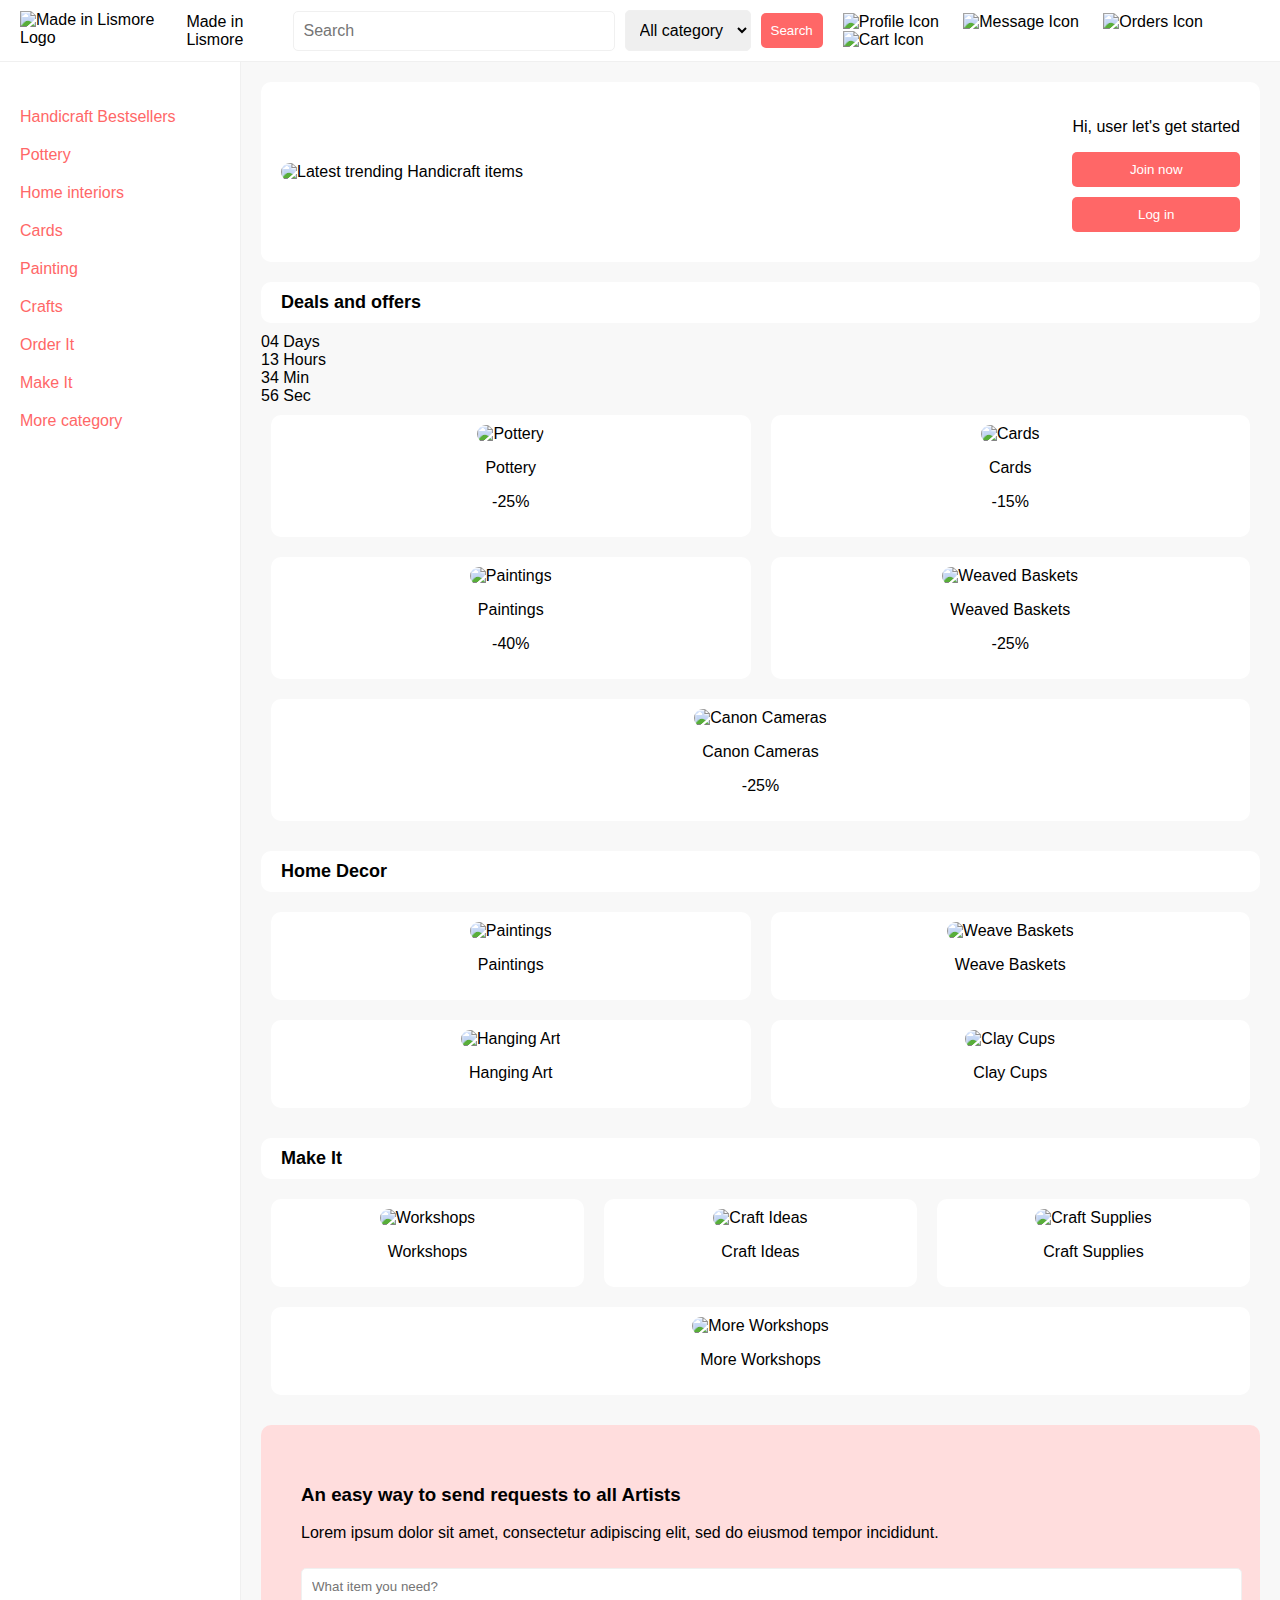
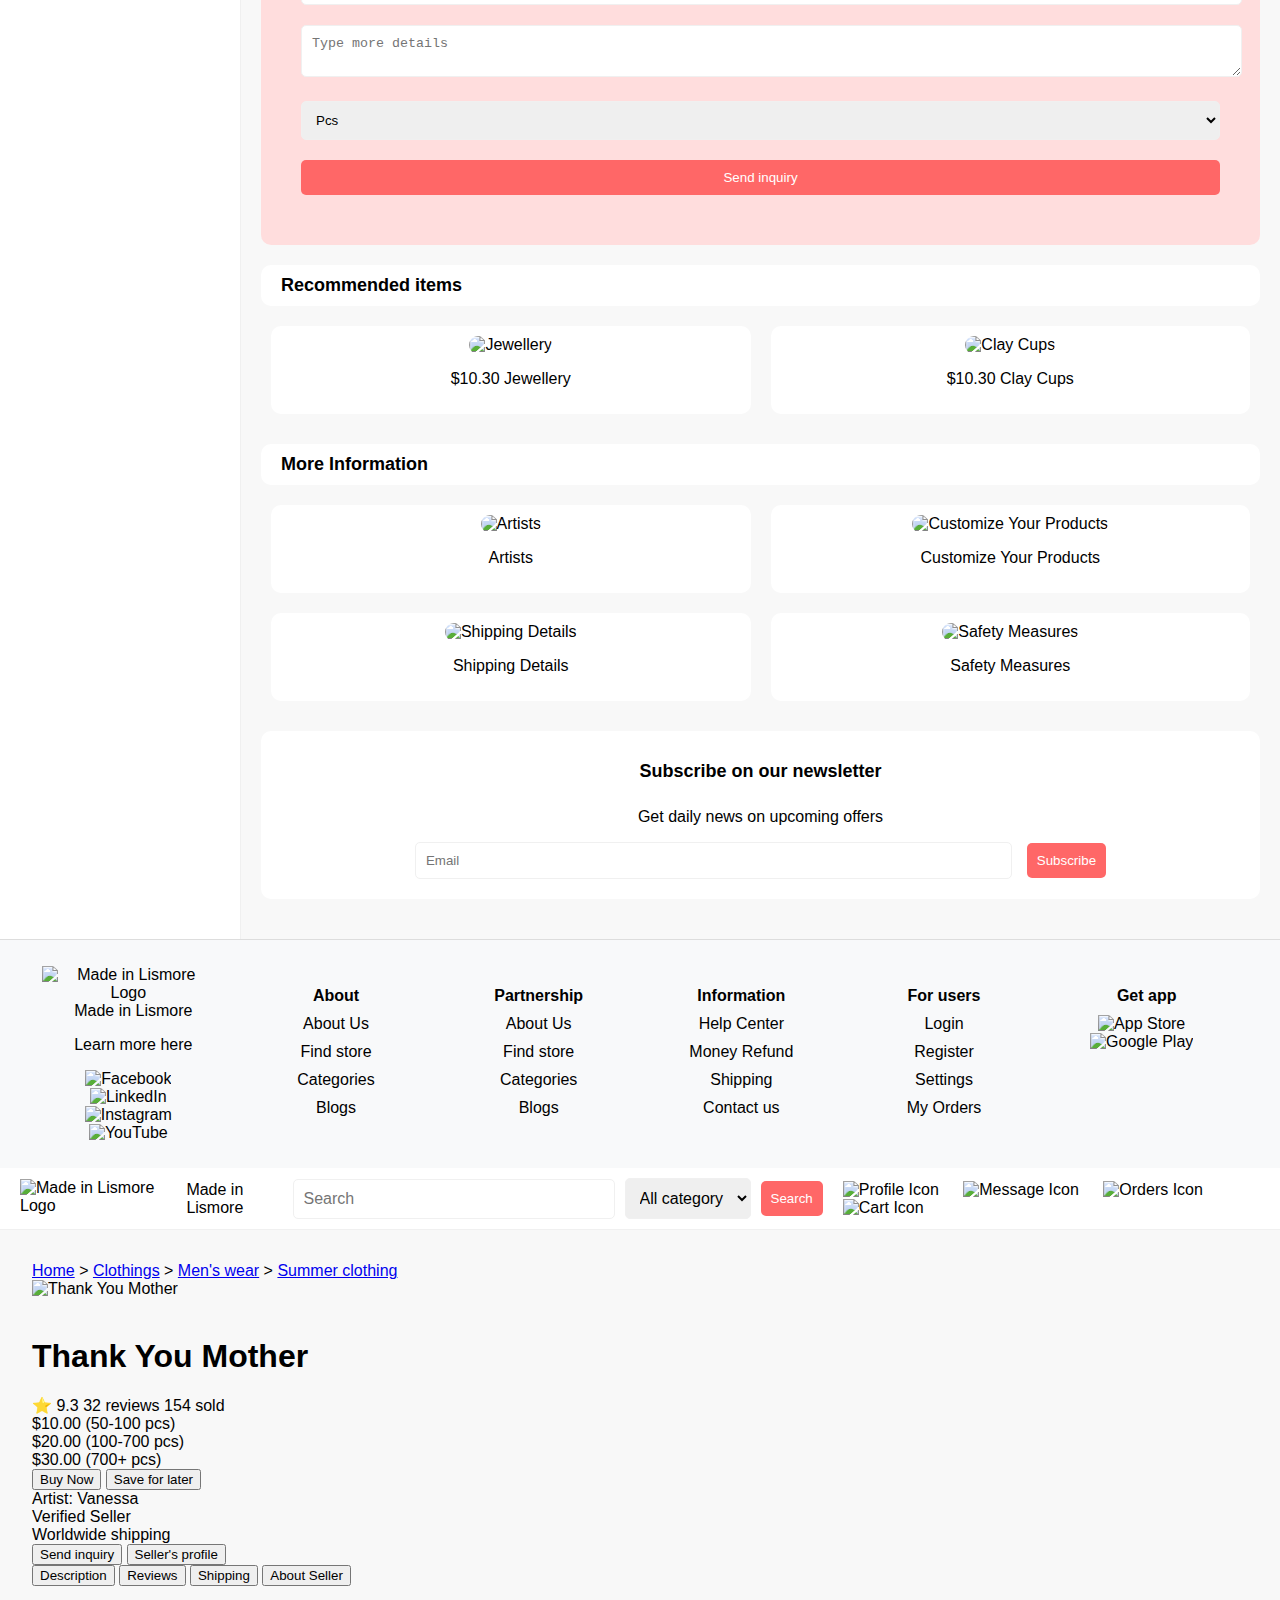
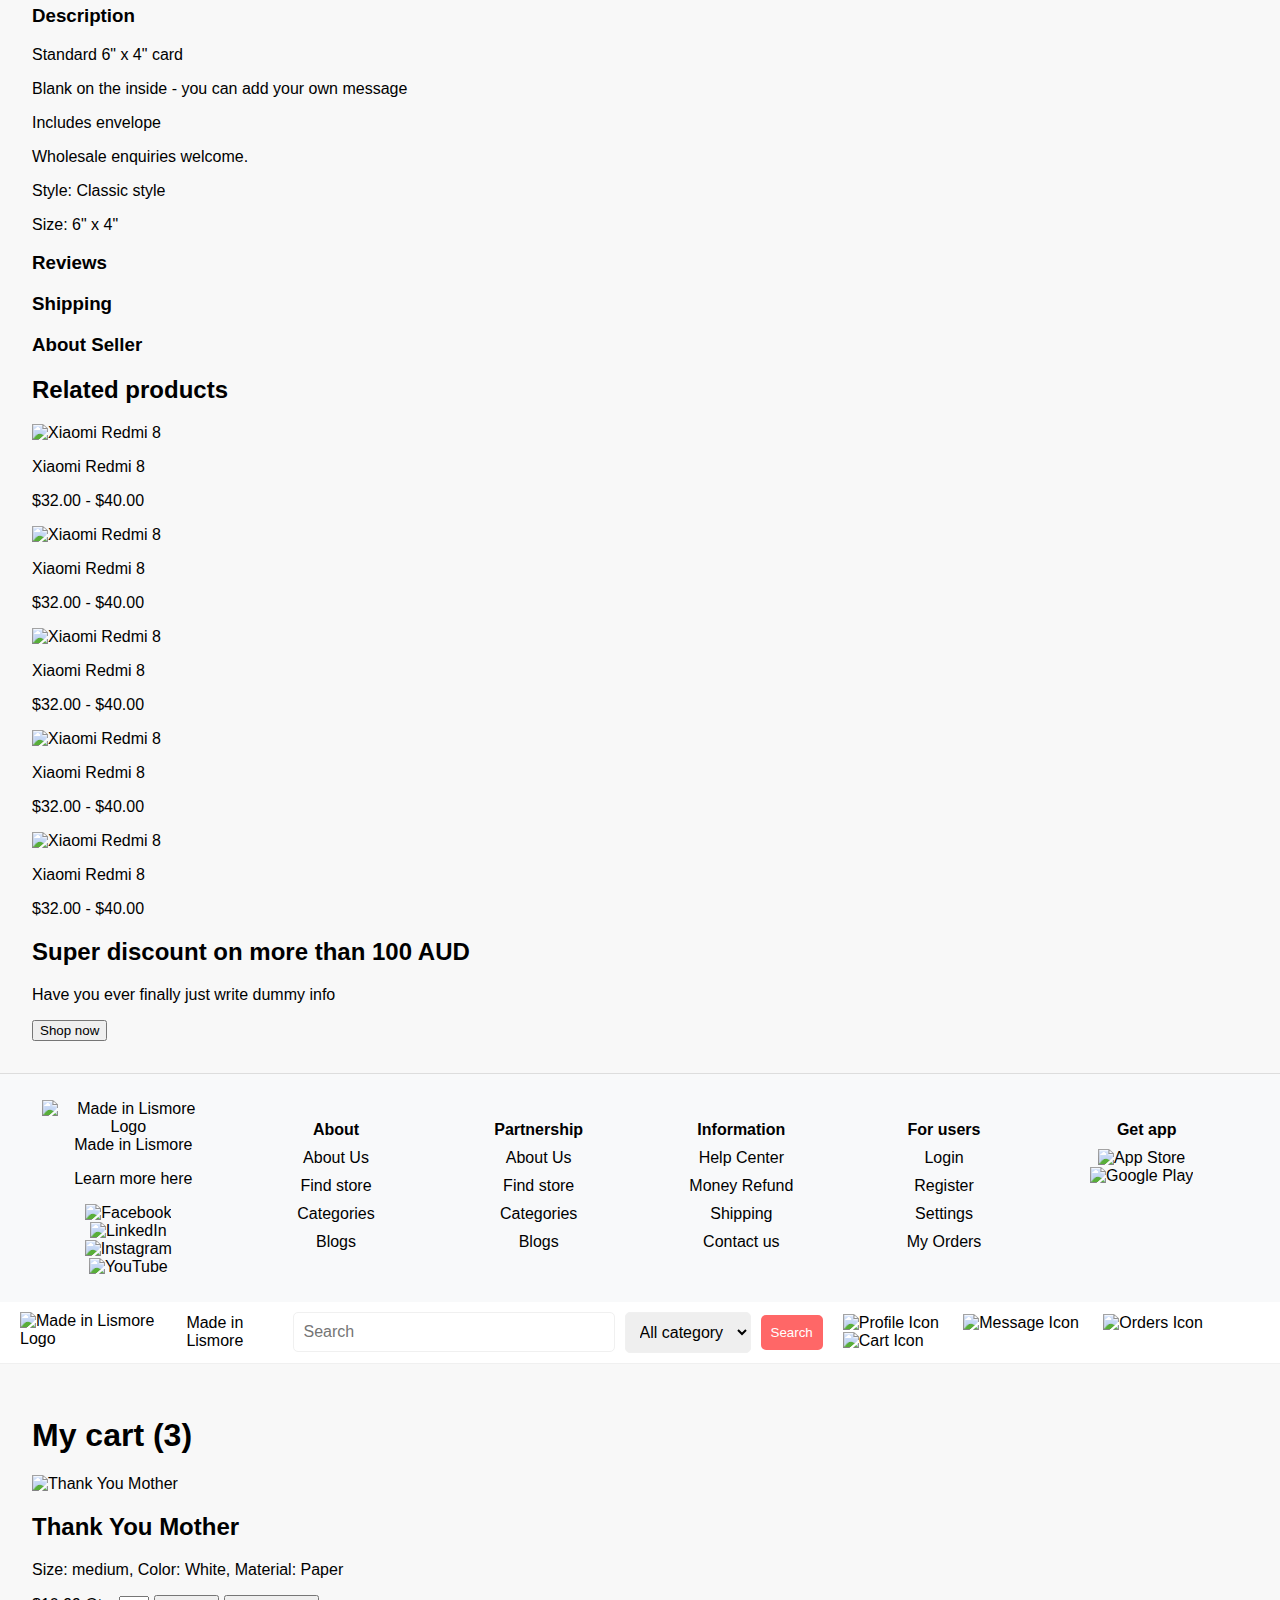
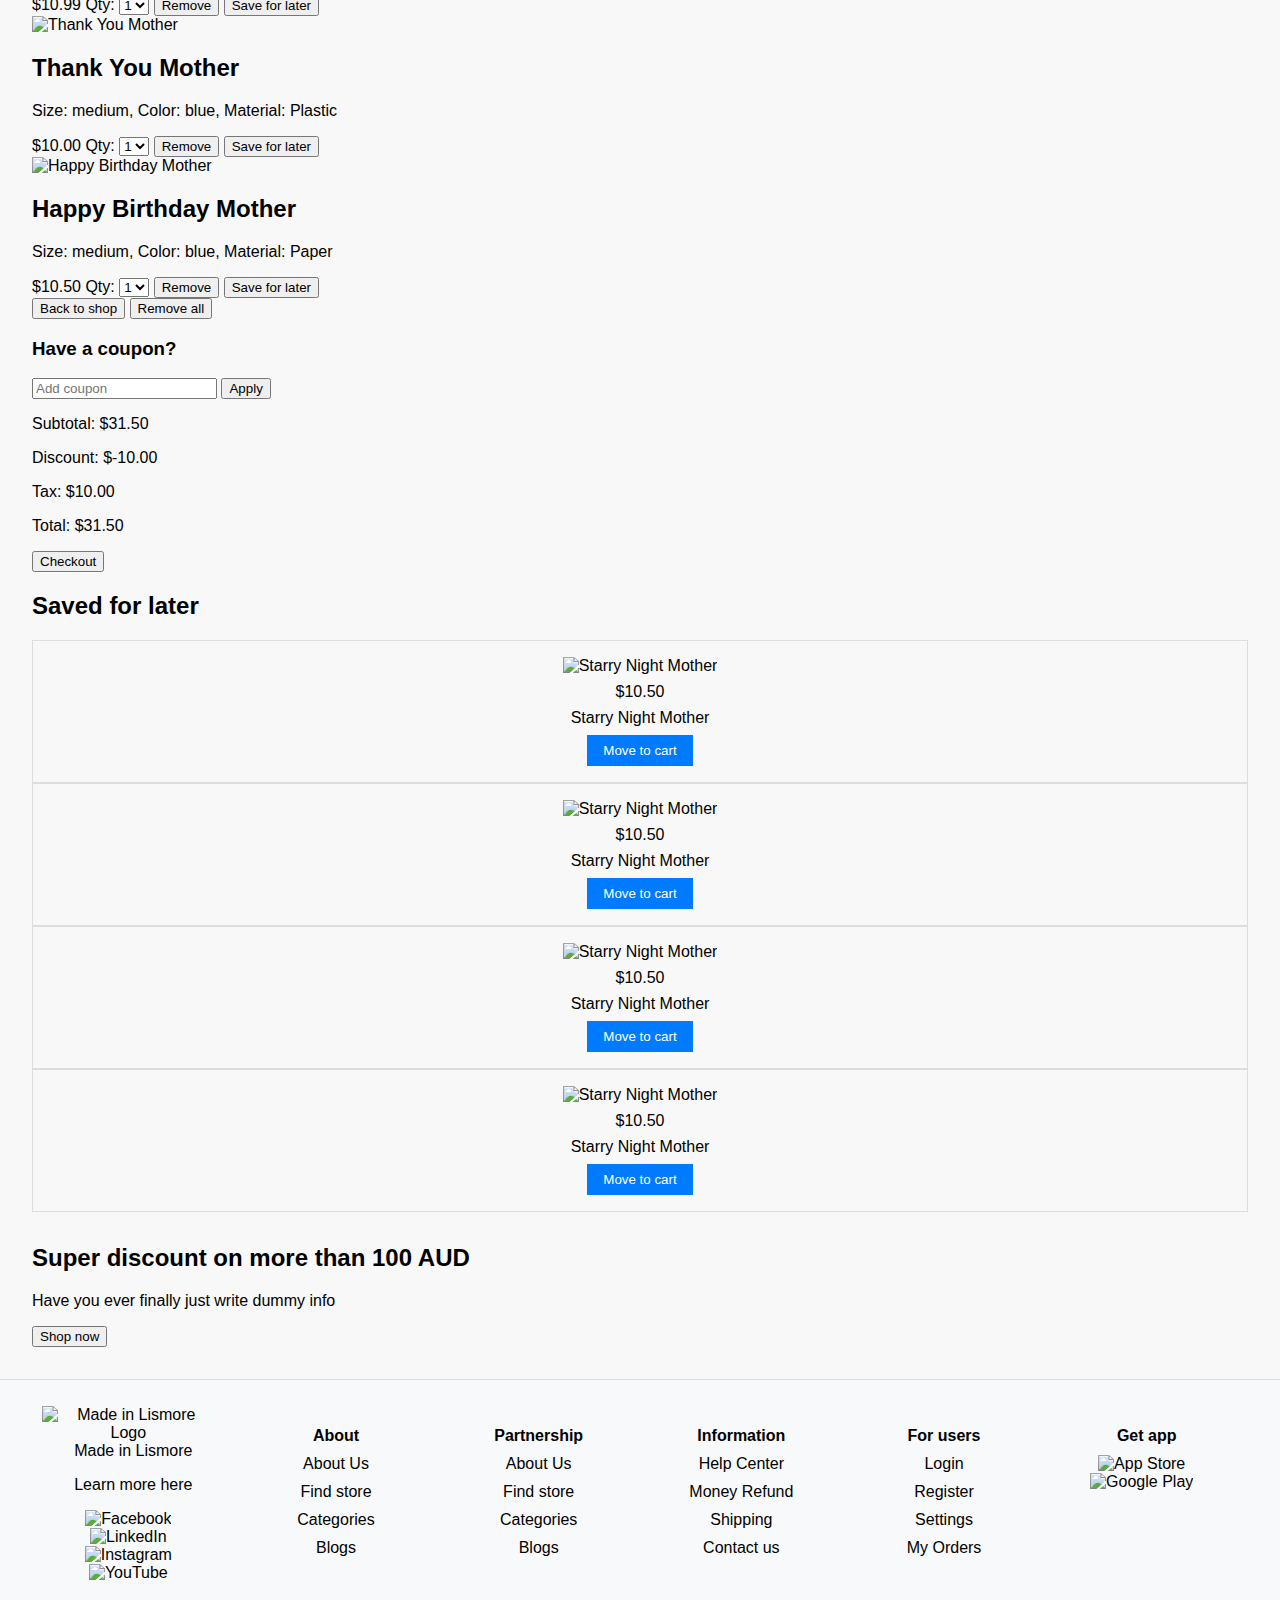
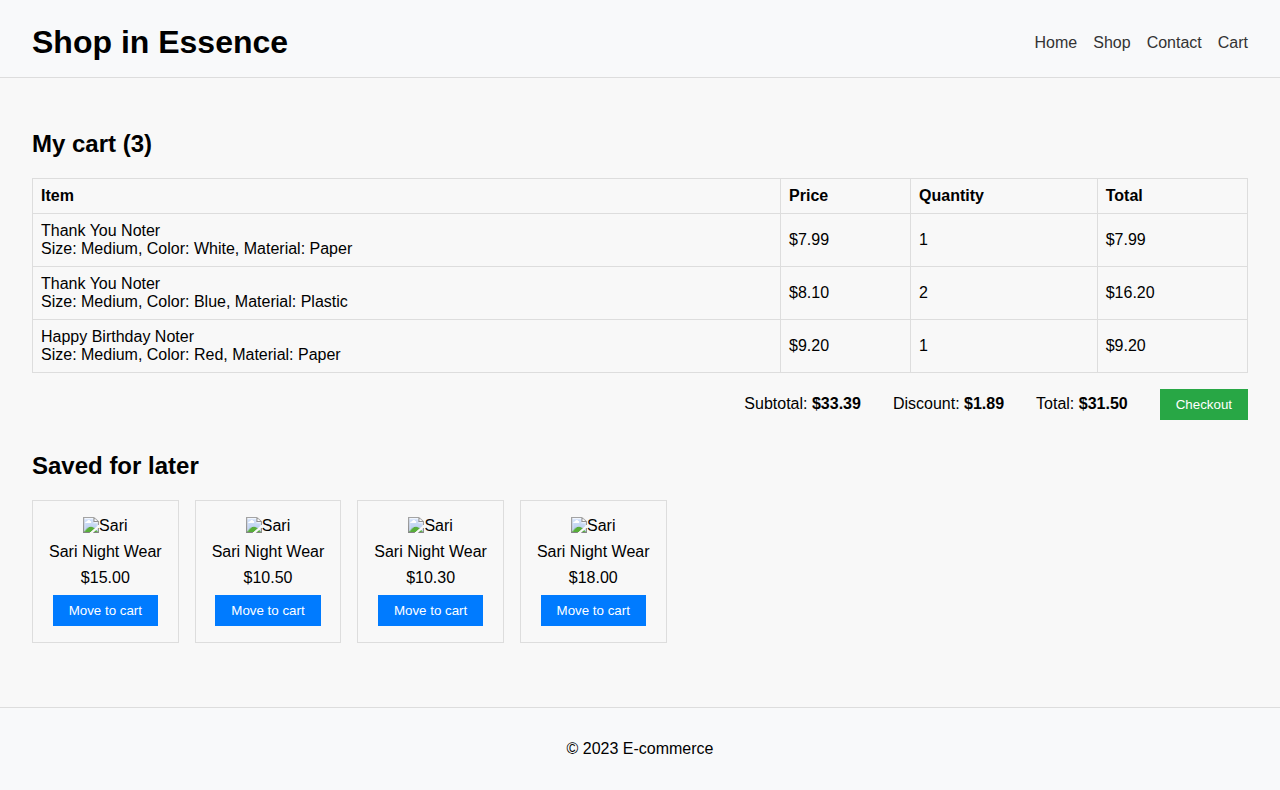
==== commit b2c1e118: "Merge branch 'main' of https://github.com/hargunsoni/MadeInLismore" ====
--- a/index.html
+++ b/index.html
@@ -50,7 +50,7 @@
         </div>
         <div class="main-content">
             <div class="banner">
-                <img src="handicraft-banner.jpg" alt="Latest trending Handicraft items">
+                <img src="https://images.unsplash.com/photo-1527385352018-3c26dd6c3916?w=800&auto=format&fit=crop&q=60&ixlib=rb-4.0.3&ixid=M3wxMjA3fDB8MHxzZWFyY2h8MTF8fGhhbmRpbWFkZSUyMGJhZ3N8ZW58MHx8MHx8fDA%3D" alt="Latest trending Handicraft items">
                 <div class="login">
                     <p>Hi, user let's get started</p>
                     <button>Join now</button>
@@ -260,7 +260,19 @@
 
 
 
- <!-- second page html -->
+
+
+
+
+
+
+
+
+
+
+
+
+
 
 
 
@@ -686,3 +698,107 @@
 
 
 
+
+
+
+
+
+
+<!-- fourth page html -->
+
+<!DOCTYPE html>
+<html lang="en">
+<head>
+    <meta charset="UTF-8">
+    <meta name="viewport" content="width=device-width, initial-scale=1.0">
+    <title>My Cart</title>
+    <link rel="stylesheet" href="styles.css">
+</head>
+<body>
+    <header>
+        <div class="header-content">
+            <h1>Shop in Essence</h1>
+            <nav>
+                <ul>
+                    <li><a href="#">Home</a></li>
+                    <li><a href="#">Shop</a></li>
+                    <li><a href="#">Contact</a></li>
+                    <li><a href="#">Cart</a></li>
+                </ul>
+            </nav>
+        </div>
+    </header>
+
+    <main>
+        <section class="cart">
+            <h2>My cart (3)</h2>
+            <table>
+                <tr>
+                    <th>Item</th>
+                    <th>Price</th>
+                    <th>Quantity</th>
+                    <th>Total</th>
+                </tr>
+                <tr>
+                    <td>Thank You Noter<br>Size: Medium, Color: White, Material: Paper</td>
+                    <td>$7.99</td>
+                    <td>1</td>
+                    <td>$7.99</td>
+                </tr>
+                <tr>
+                    <td>Thank You Noter<br>Size: Medium, Color: Blue, Material: Plastic</td>
+                    <td>$8.10</td>
+                    <td>2</td>
+                    <td>$16.20</td>
+                </tr>
+                <tr>
+                    <td>Happy Birthday Noter<br>Size: Medium, Color: Red, Material: Paper</td>
+                    <td>$9.20</td>
+                    <td>1</td>
+                    <td>$9.20</td>
+                </tr>
+            </table>
+            <div class="cart-summary">
+                <p>Subtotal: <span>$33.39</span></p>
+                <p>Discount: <span>$1.89</span></p>
+                <p>Total: <span>$31.50</span></p>
+                <button>Checkout</button>
+            </div>
+        </section>
+
+        <section class="saved-for-later">
+            <h2>Saved for later</h2>
+            <div class="product-grid">
+                <div class="product">
+                    <img src="img/sari.jpg" alt="Sari">
+                    <p>Sari Night Wear</p>
+                    <p>$15.00</p>
+                    <button>Move to cart</button>
+                </div>
+                <div class="product">
+                    <img src="img/sari.jpg" alt="Sari">
+                    <p>Sari Night Wear</p>
+                    <p>$10.50</p>
+                    <button>Move to cart</button>
+                </div>
+                <div class="product">
+                    <img src="img/sari.jpg" alt="Sari">
+                    <p>Sari Night Wear</p>
+                    <p>$10.30</p>
+                    <button>Move to cart</button>
+                </div>
+                <div class="product">
+                    <img src="img/sari.jpg" alt="Sari">
+                    <p>Sari Night Wear</p>
+                    <p>$18.00</p>
+                    <button>Move to cart</button>
+                </div>
+            </div>
+        </section>
+    </main>
+
+    <footer>
+        <p>© 2023 E-commerce</p>
+    </footer>
+</body>
+</html>
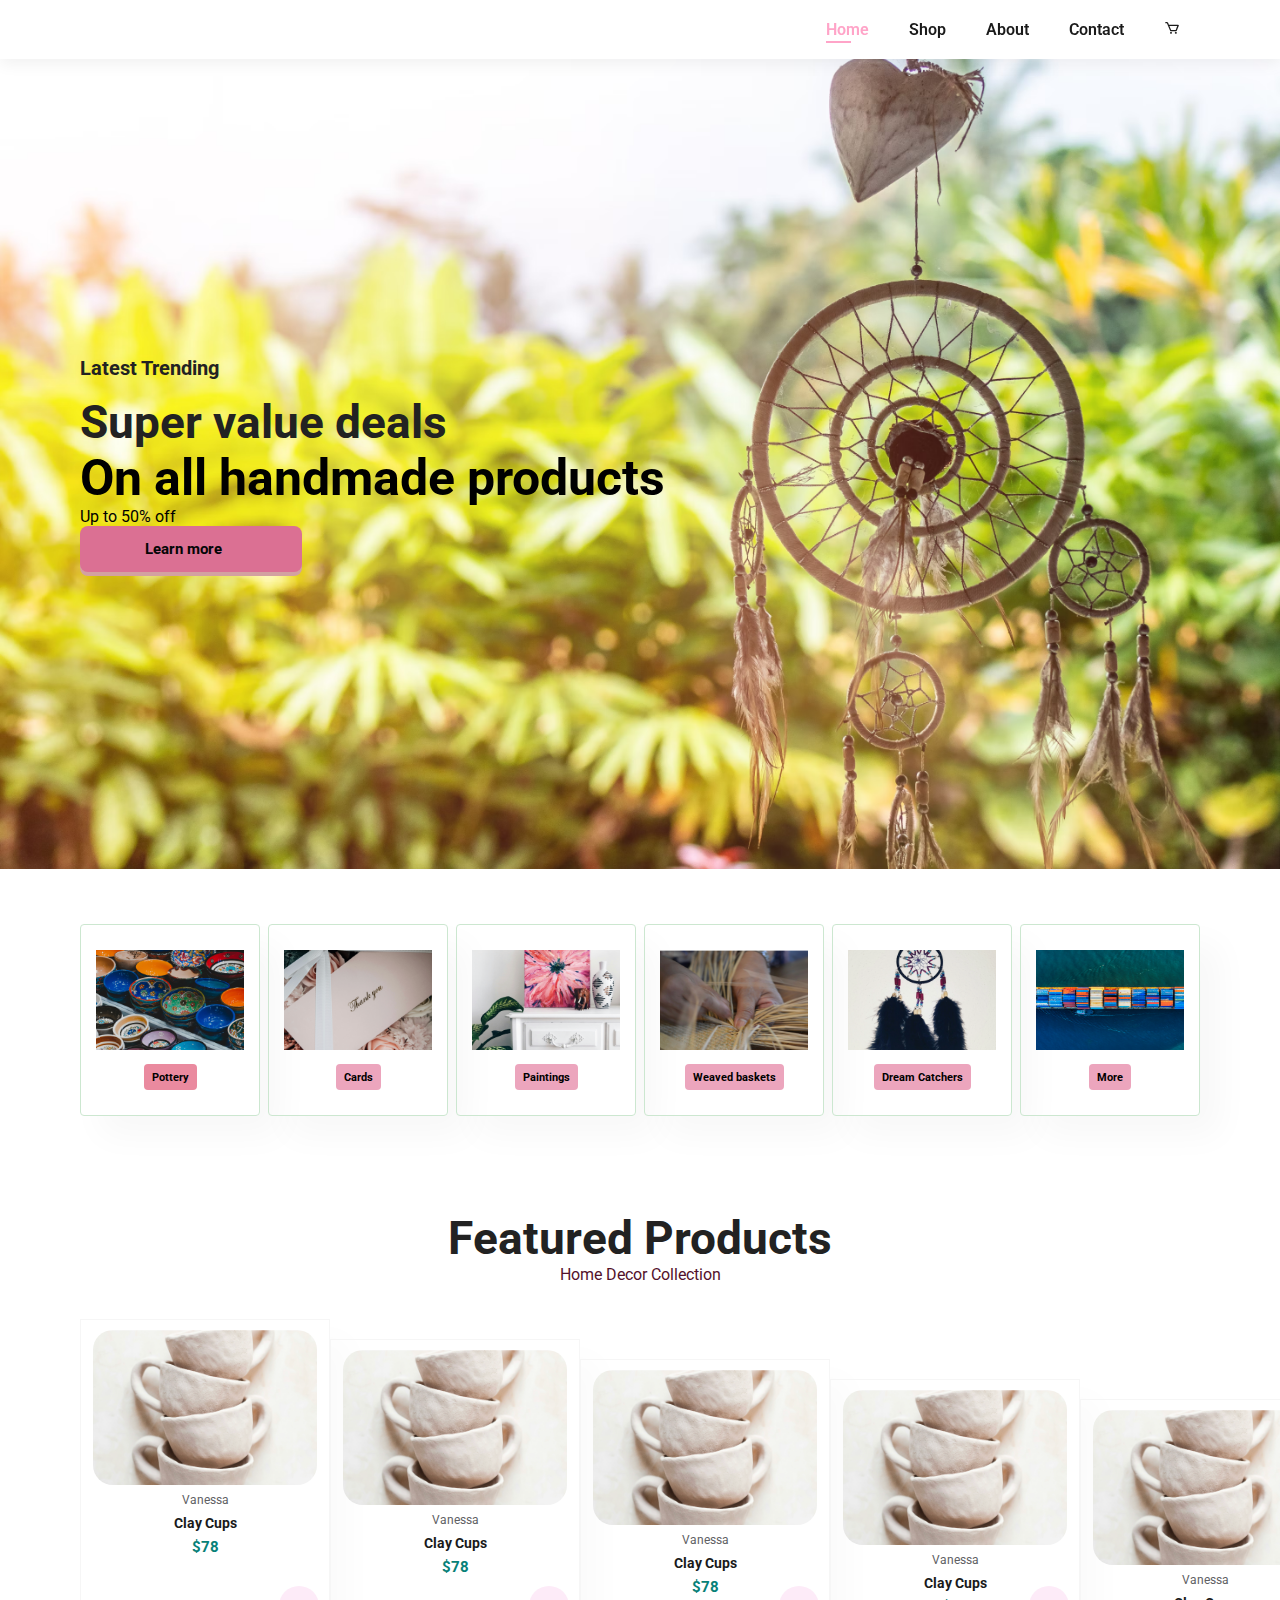
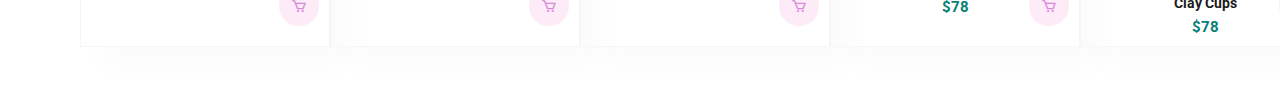
==== commit 34544e91: "final" ====
--- a/index.html
+++ b/index.html
@@ -4,257 +4,161 @@
     <meta charset="UTF-8">
     <meta name="viewport" content="width=1368, initial-scale=1.0">
     <title>Made in Lismore</title>
+    <link rel="stylesheet" href="style.css">
+    <link rel="stylesheet"
+  href="https://unpkg.com/boxicons@latest/css/boxicons.min.css">
+</head>
+    <body>
+            <section id="header">
+                <a href="#"><img src="https://madeinlismore.com.au/2020/wp-content/uploads/2024/01/Made-in-Lismore-LOGO.png" class="logo" alt=""></a>
+                <div>
+                  <ul id="navbar">
+                    <li><a class="active" href="index.html">Home</a></li>
+                    <li><a href="shop.html">Shop</a></li>
+                    <li><a href="about.html">About</a></li>
+                    <li><a href="contact.html">Contact</a></li>
+                    <li><a href="cart.html"><i class='bx bx-cart'></i></a></li>
+                  </ul>
+                </div>
+              </section>
+              
 
- <!-- first page html -->
-</head>
-<body>
-    <link rel="stylesheet" href="/Users/hargunsoni/Desktop/MadeInLismore/style.css">
+              <section id="hero">
+                <h4>Latest Trending</h4>
+                <h2>Super value deals</h2>
+                <h1>On all handmade products</h1>
+                <p>Up to 50% off</p>
+                <button>Learn more</button>
+            </section>
+            
+            <section id="feature" class="section-p1">
+              <div class="fe-box">
+                  <img src="pottery.png" alt="">
+                  <h6>Pottery</h6>
+              </div>
+              <div class="fe-box">
+                <img src="card.png" alt="">
+                <h6>Cards</h6>
+            </div>
+            <div class="fe-box">
+              <img src="painting.png" alt="">
+              <h6>Paintings</h6>
+          </div>
+          <div class="fe-box">
+            <img src="weaved.png" alt="">
+            <h6>Weaved baskets</h6>
+        </div>
+        <div class="fe-box">
+          <img src="dreamcatcher.png" alt="">
+          <h6>Dream Catchers</h6>
+      </div>
+      <div class="fe-box">
+        <img src="shipping.png" alt="">
+        <h6>More</h6>
+    </div>
+          </section>
 
-    <div class="navbar">
-        <div class="logo">
-            <img src="https://madeinlismore.com.au/2020/wp-content/uploads/2024/01/Made-in-Lismore-LOGO.png" alt="Made in Lismore Logo">
-            <span>Made in Lismore</span>
-        </div>
-        <div class="search-bar">
-            <input type="text" placeholder="Search">
-            <select>
-                <option value="all">All category</option>
-                <option value="cards">Cards</option>
-                <option value="pottery">Pottery</option>
-                <option value="paintings">Paintings</option>
-                <!-- Add other categories here -->
-            </select>
-            <button>Search</button>
-        </div>
-        <div class="icons">
-            <img src="profile-icon.png" alt="Profile Icon">
-            <img src="message-icon.png" alt="Message Icon">
-            <img src="orders-icon.png" alt="Orders Icon">
-            <img src="cart-icon.png" alt="Cart Icon">
-        </div>
-    </div>
 
-    <div style="display: flex;">
-        <div class="sidebar">
-            <ul class="category-list">
-                <li>Handicraft Bestsellers</li>
-                <li>Pottery</li>
-                <li>Home interiors</li>
-                <li>Cards</li>
-                <li>Painting</li>
-                <li>Crafts</li>
-                <li>Order It</li>
-                <li>Make It</li>
-                <li>More category</li>
-            </ul>
-        </div>
-        <div class="main-content">
-            <div class="banner">
-                <img src="https://images.unsplash.com/photo-1527385352018-3c26dd6c3916?w=800&auto=format&fit=crop&q=60&ixlib=rb-4.0.3&ixid=M3wxMjA3fDB8MHxzZWFyY2h8MTF8fGhhbmRpbWFkZSUyMGJhZ3N8ZW58MHx8MHx8fDA%3D" alt="Latest trending Handicraft items">
-                <div class="login">
-                    <p>Hi, user let's get started</p>
-                    <button>Join now</button>
-                    <button>Log in</button>
+          <section id="product1" class="section-p1">
+            <h2>Featured Products</h2>
+            <p>Home Decor Collection</p>
+            <div class="pro-container">
+                <div class="pro">
+                    <img src="claycups.png" alt="">
+                    <div class="des">
+                        <span>Vanessa</span>
+                        <h5>Clay Cups</h5>
+                        <div class="star">
+                          <i class="fas fa-star"></i>
+                          <i class="fas fa-star"></i>
+                          <i class="fas fa-star"></i>
+                          <i class="fas fa-star"></i>
+                          <i class="fas fa-star"></i>
+                      </div>
+                      <h4>$78</h4>                       
+                    </div>
+                    <a href="#"><i class='bx bx-cart cart'></i></a></li>
                 </div>
+                <div class="pro-container">
+                  <div class="pro">
+                      <img src="claycups.png" alt="">
+                      <div class="des">
+                          <span>Vanessa</span>
+                          <h5>Clay Cups</h5>
+                          <div class="star">
+                            <i class="fas fa-star"></i>
+                            <i class="fas fa-star"></i>
+                            <i class="fas fa-star"></i>
+                            <i class="fas fa-star"></i>
+                            <i class="fas fa-star"></i>
+                        </div>
+                        <h4>$78</h4>                       
+                      </div>
+                      <a href="#"><i class='bx bx-cart cart'></i></a></li>
+                  </div>
+                  <div class="pro-container">
+                    <div class="pro">
+                        <img src="claycups.png" alt="">
+                        <div class="des">
+                            <span>Vanessa</span>
+                            <h5>Clay Cups</h5>
+                            <div class="star">
+                              <i class="fas fa-star"></i>
+                              <i class="fas fa-star"></i>
+                              <i class="fas fa-star"></i>
+                              <i class="fas fa-star"></i>
+                              <i class="fas fa-star"></i>
+                          </div>
+                          <h4>$78</h4>                       
+                        </div>
+                        <a href="#"><i class='bx bx-cart cart'></i></a></li>
+                    </div>
+                    <div class="pro-container">
+                      <div class="pro">
+                          <img src="claycups.png" alt="">
+                          <div class="des">
+                              <span>Vanessa</span>
+                              <h5>Clay Cups</h5>
+                              <div class="star">
+                                <i class="fas fa-star"></i>
+                                <i class="fas fa-star"></i>
+                                <i class="fas fa-star"></i>
+                                <i class="fas fa-star"></i>
+                                <i class="fas fa-star"></i>
+                            </div>
+                            <h4>$78</h4>                       
+                          </div>
+                          <a href="#"><i class='bx bx-cart cart'></i></a></li>
+                      </div>
+                      <div class="pro-container">
+                        <div class="pro">
+                            <img src="claycups.png" alt="">
+                            <div class="des">
+                                <span>Vanessa</span>
+                                <h5>Clay Cups</h5>
+                                <div class="star">
+                                  <i class="fas fa-star"></i>
+                                  <i class="fas fa-star"></i>
+                                  <i class="fas fa-star"></i>
+                                  <i class="fas fa-star"></i>
+                                  <i class="fas fa-star"></i>
+                              </div>
+                              <h4>$78</h4>                       
+                            </div>
+                            <a href="#"><i class='bx bx-cart cart'></i></a></li>
+                        </div>
             </div>
-            <div class="deals-offers">
-                <div class="title">Deals and offers</div>
-                <div class="countdown">
-                    <div>04 Days</div>
-                    <div>13 Hours</div>
-                    <div>34 Min</div>
-                    <div>56 Sec</div>
-                </div>
-                <div class="products">
-                    <div class="product">
-                        <img src="pottery.jpg" alt="Pottery">
-                        <p>Pottery</p>
-                        <p>-25%</p>
-                    </div>
-                    <div class="product">
-                        <img src="cards.jpg" alt="Cards">
-                        <p>Cards</p>
-                        <p>-15%</p>
-                    </div>
-                    <div class="product">
-                        <img src="paintings.jpg" alt="Paintings">
-                        <p>Paintings</p>
-                        <p>-40%</p>
-                    </div>
-                    <div class="product">
-                        <img src="weaved-baskets.jpg" alt="Weaved Baskets">
-                        <p>Weaved Baskets</p>
-                        <p>-25%</p>
-                    </div>
-                    <div class="product">
-                        <img src="canon-cameras.jpg" alt="Canon Cameras">
-                        <p>Canon Cameras</p>
-                        <p>-25%</p>
-                    </div>
-                </div>
-            </div>
-            <div class="home-decor">
-                <div class="title">Home Decor</div>
-                <div class="products">
-                    <div class="product">
-                        <img src="paintings-home-decor.jpg" alt="Paintings">
-                        <p>Paintings</p>
-                    </div>
-                    <div class="product">
-                        <img src="weave-baskets.jpg" alt="Weave Baskets">
-                        <p>Weave Baskets</p>
-                    </div>
-                    <div class="product">
-                        <img src="hanging-art.jpg" alt="Hanging Art">
-                        <p>Hanging Art</p>
-                    </div>
-                    <div class="product">
-                        <img src="clay-cups.jpg" alt="Clay Cups">
-                        <p>Clay Cups</p>
-                    </div>
-                </div>
-            </div>
-            <div class="make-it">
-                <div class="title">Make It</div>
-                <div class="products">
-                    <div class="product">
-                        <img src="workshops.jpg" alt="Workshops">
-                        <p>Workshops</p>
-                    </div>
-                    <div class="product">
-                        <img src="craft-ideas.jpg" alt="Craft Ideas">
-                        <p>Craft Ideas</p>
-                    </div>
-                    <div class="product">
-                        <img src="craft-supplies.jpg" alt="Craft Supplies">
-                        <p>Craft Supplies</p>
-                    </div>
-                    <div class="product">
-                        <img src="more-workshops.jpg" alt="More Workshops">
-                        <p>More Workshops</p>
-                    </div>
-                </div>
-            </div>
-            <div class="quote">
-                <div class="form">
-                    <h3>An easy way to send requests to all Artists</h3>
-                    <p>Lorem ipsum dolor sit amet, consectetur adipiscing elit, sed do eiusmod tempor incididunt.</p>
-                    <input type="text" placeholder="What item you need?">
-                    <textarea placeholder="Type more details"></textarea>
-                    <select>
-                        <option value="pcs">Pcs</option>
-                        <option value="sets">Sets</option>
-                    </select>
-                    <button>Send inquiry</button>
-                </div>
-            </div>
-            <div class="recommended">
-                <div class="title">Recommended items</div>
-                <div class="products">
-                    <div class="product">
-                        <img src="jewellery.jpg" alt="Jewellery">
-                        <p>$10.30 Jewellery</p>
-                    </div>
-                    <div class="product">
-                        <img src="clay-cups.jpg" alt="Clay Cups">
-                        <p>$10.30 Clay Cups</p>
-                    </div>
-                </div>
-            </div>
-            <div class="more-info">
-                <div class="title">More Information</div>
-                <div class="products">
-                    <div class="product">
-                        <img src="artists.jpg" alt="Artists">
-                        <p>Artists</p>
-                    </div>
-                    <div class="product">
-                        <img src="customize.jpg" alt="Customize Your Products">
-                        <p>Customize Your Products</p>
-                    </div>
-                    <div class="product">
-                        <img src="shipping.jpg" alt="Shipping Details">
-                        <p>Shipping Details</p>
-                    </div>
-                    <div class="product">
-                        <img src="safety.jpg" alt="Safety Measures">
-                        <p>Safety Measures</p>
-                    </div>
-                </div>
-            </div>
-            <div class="newsletter">
-                <div class="title">Subscribe on our newsletter</div>
-                <p>Get daily news on upcoming offers</p>
-                <input type="email" placeholder="Email">
-                <button>Subscribe</button>
-            </div>
-        </div>
-    </div>
+        </section>
+        
+          
+        
 
-    <footer>
-        <div class="container">
-            <div class="column">
-                <div class="logo">
-                    <img src="logo.png" alt="Made in Lismore Logo">
-                    <span>Made in Lismore</span>
-                </div>
-                <p>Learn more here</p>
-                <div class="social-icons">
-                    <img src="facebook-icon.png" alt="Facebook">
-                    <img src="linkedin-icon.png" alt="LinkedIn">
-                    <img src="instagram-icon.png" alt="Instagram">
-                    <img src="youtube-icon.png" alt="YouTube">
-                </div>
-            </div>
-            <div class="column">
-                <ul>
-                    <li><strong>About</strong></li>
-                    <li>About Us</li>
-                    <li>Find store</li>
-                    <li>Categories</li>
-                    <li>Blogs</li>
-                </ul>
-            </div>
-            <div class="column">
-                <ul>
-                    <li><strong>Partnership</strong></li>
-                    <li>About Us</li>
-                    <li>Find store</li>
-                    <li>Categories</li>
-                    <li>Blogs</li>
-                </ul>
-            </div>
-            <div class="column">
-                <ul>
-                    <li><strong>Information</strong></li>
-                    <li>Help Center</li>
-                    <li>Money Refund</li>
-                    <li>Shipping</li>
-                    <li>Contact us</li>
-                </ul>
-            </div>
-            <div class="column">
-                <ul>
-                    <li><strong>For users</strong></li>
-                    <li>Login</li>
-                    <li>Register</li>
-                    <li>Settings</li>
-                    <li>My Orders</li>
-                </ul>
-            </div>
-            <div class="column">
-                <ul>
-                    <li><strong>Get app</strong></li>
-                    <li>
-                        <img src="appstore-icon.png" alt="App Store">
-                        <img src="playstore-icon.png" alt="Google Play">
-                    </li>
-                </ul>
-            </div>
-        </div>
-    </footer>
 
-</body>
+
+
+
+            <script src="script.js"></script>
+      </body>
 </html>
 
 
@@ -274,426 +178,7 @@
 
 
 
-
-
-
-
-
-
-<!-- third page html -->
-
-
-<!-- third page second try  -->
-
-<!DOCTYPE html>
-<html lang="en">
-<head>
-    <meta charset="UTF-8">
-    <meta name="viewport" content="width=device-width, initial-scale=1.0">
-    <title>Product Page</title>
-    <link rel="stylesheet" href="styles.css">
-</head>
-<body>
-    <div class="navbar">
-        <div class="logo">
-            <img src="logo.png" alt="Made in Lismore Logo">
-            <span>Made in Lismore</span>
-        </div>
-        <div class="search-bar">
-            <input type="text" placeholder="Search">
-            <select>
-                <option value="all">All category</option>
-                <option value="cards">Cards</option>
-                <option value="pottery">Pottery</option>
-                <option value="paintings">Paintings</option>
-                <!-- Add other categories here -->
-            </select>
-            <button>Search</button>
-        </div>
-        <div class="icons">
-            <img src="profile-icon.png" alt="Profile Icon">
-            <img src="message-icon.png" alt="Message Icon">
-            <img src="orders-icon.png" alt="Orders Icon">
-            <img src="cart-icon.png" alt="Cart Icon">
-        </div>
-    </div>
-    <main>
-        <div class="breadcrumb">
-            <a href="#">Home</a> > <a href="#">Clothings</a> > <a href="#">Men's wear</a> > <a href="#">Summer clothing</a>
-        </div>
-        <div class="product-section">
-            <div class="product-container">
-                <div class="product-images">
-                    <img src="main-image.png" alt="Thank You Mother">
-                    <div class="thumbnail-images">
-                        <img src="thumb1.png" alt="">
-                        <img src="thumb2.png" alt="">
-                        <img src="thumb3.png" alt="">
-                        <img src="thumb4.png" alt="">
-                    </div>
-                </div>
-                <div class="product-details">
-                    <h1>Thank You Mother</h1>
-                    <div class="rating">
-                        <span>⭐ 9.3</span>
-                        <span>32 reviews</span>
-                        <span>154 sold</span>
-                    </div>
-                    <div class="pricing">
-                        <div>$10.00 (50-100 pcs)</div>
-                        <div>$20.00 (100-700 pcs)</div>
-                        <div>$30.00 (700+ pcs)</div>
-                    </div>
-                    <div class="actions">
-                        <button id="buy-now">Buy Now</button>
-                        <button id="save-for-later">Save for later</button>
-                    </div>
-                    <div class="seller-info">
-                        <div>Artist: Vanessa</div>
-                        <div>Verified Seller</div>
-                        <div>Worldwide shipping</div>
-                        <button>Send inquiry</button>
-                        <button>Seller's profile</button>
-                    </div>
-                </div>
-            </div>
-            <div class="tabs">
-                <button class="tablinks" onclick="openTab(event, 'Description')">Description</button>
-                <button class="tablinks" onclick="openTab(event, 'Reviews')">Reviews</button>
-                <button class="tablinks" onclick="openTab(event, 'Shipping')">Shipping</button>
-                <button class="tablinks" onclick="openTab(event, 'About Seller')">About Seller</button>
-            </div>
-            <div id="Description" class="tabcontent">
-                <h3>Description</h3>
-                <p>Standard 6" x 4" card</p>
-                <p>Blank on the inside - you can add your own message</p>
-                <p>Includes envelope</p>
-                <p>Wholesale enquiries welcome.</p>
-                <p>Style: Classic style</p>
-                <p>Size: 6" x 4"</p>
-            </div>
-            <div id="Reviews" class="tabcontent">
-                <h3>Reviews</h3>
-            </div>
-            <div id="Shipping" class="tabcontent">
-                <h3>Shipping</h3>
-            </div>
-            <div id="About Seller" class="tabcontent">
-                <h3>About Seller</h3>
-            </div>
-            <div class="related-products">
-                <h2>Related products</h2>
-                <div class="products-list">
-                    <div class="product">
-                        <img src="related1.png" alt="Xiaomi Redmi 8">
-                        <p>Xiaomi Redmi 8</p>
-                        <p>$32.00 - $40.00</p>
-                    </div>
-                    <div class="product">
-                        <img src="related2.png" alt="Xiaomi Redmi 8">
-                        <p>Xiaomi Redmi 8</p>
-                        <p>$32.00 - $40.00</p>
-                    </div>
-                    <div class="product">
-                        <img src="related3.png" alt="Xiaomi Redmi 8">
-                        <p>Xiaomi Redmi 8</p>
-                        <p>$32.00 - $40.00</p>
-                    </div>
-                    <div class="product">
-                        <img src="related4.png" alt="Xiaomi Redmi 8">
-                        <p>Xiaomi Redmi 8</p>
-                        <p>$32.00 - $40.00</p>
-                    </div>
-                    <div class="product">
-                        <img src="related5.png" alt="Xiaomi Redmi 8">
-                        <p>Xiaomi Redmi 8</p>
-                        <p>$32.00 - $40.00</p>
-                    </div>
-                </div>
-            </div>
-            <div class="super-discount">
-                <h2>Super discount on more than 100 AUD</h2>
-                <p>Have you ever finally just write dummy info</p>
-                <button>Shop now</button>
-            </div>
-        </div>
-    </main>
-    <footer>
-        <div class="container">
-            <div class="column">
-                <div class="logo">
-                    <img src="logo.png" alt="Made in Lismore Logo">
-                    <span>Made in Lismore</span>
-                </div>
-                <p>Learn more here</p>
-                <div class="social-icons">
-                    <img src="facebook-icon.png" alt="Facebook">
-                    <img src="linkedin-icon.png" alt="LinkedIn">
-                    <img src="instagram-icon.png" alt="Instagram">
-                    <img src="youtube-icon.png" alt="YouTube">
-                </div>
-            </div>
-            <div class="column">
-                <ul>
-                    <li><strong>About</strong></li>
-                    <li>About Us</li>
-                    <li>Find store</li>
-                    <li>Categories</li>
-                    <li>Blogs</li>
-                </ul>
-            </div>
-            <div class="column">
-                <ul>
-                    <li><strong>Partnership</strong></li>
-                    <li>About Us</li>
-                    <li>Find store</li>
-                    <li>Categories</li>
-                    <li>Blogs</li>
-                </ul>
-            </div>
-            <div class="column">
-                <ul>
-                    <li><strong>Information</strong></li>
-                    <li>Help Center</li>
-                    <li>Money Refund</li>
-                    <li>Shipping</li>
-                    <li>Contact us</li>
-                </ul>
-            </div>
-            <div class="column">
-                <ul>
-                    <li><strong>For users</strong></li>
-                    <li>Login</li>
-                    <li>Register</li>
-                    <li>Settings</li>
-                    <li>My Orders</li>
-                </ul>
-            </div>
-            <div class="column">
-                <ul>
-                    <li><strong>Get app</strong></li>
-                    <li>
-                        <img src="appstore-icon.png" alt="App Store">
-                        <img src="playstore-icon.png" alt="Google Play">
-                    </li>
-                </ul>
-            </div>
-        </div>
-    </footer>
-    <script src="scripts.js"></script>
-</body>
-</html>
-
-
-<!-- fourth page html  -->
-<!DOCTYPE html>
-<html lang="en">
-<head>
-    <meta charset="UTF-8">
-    <meta name="viewport" content="width=device-width, initial-scale=1.0">
-    <title>My Cart</title>
-    <link rel="stylesheet" href="styles.css">
-</head>
-<body>
-    <div class="navbar">
-        <div class="logo">
-            <img src="logo.png" alt="Made in Lismore Logo">
-            <span>Made in Lismore</span>
-        </div>
-        <div class="search-bar">
-            <input type="text" placeholder="Search">
-            <select>
-                <option value="all">All category</option>
-                <option value="cards">Cards</option>
-                <option value="pottery">Pottery</option>
-                <option value="paintings">Paintings</option>
-                <!-- Add other categories here -->
-            </select>
-            <button>Search</button>
-        </div>
-        <div class="icons">
-            <img src="profile-icon.png" alt="Profile Icon">
-            <img src="message-icon.png" alt="Message Icon">
-            <img src="orders-icon.png" alt="Orders Icon">
-            <img src="cart-icon.png" alt="Cart Icon" id="my-cart">
-        </div>
-    </div>
-
-    <main>
-        <div class="cart-page">
-            <div class="cart-and-summary">
-                <div class="cart-container">
-                    <h1>My cart (3)</h1>
-                    <div class="cart-item">
-                        <img src="main-image.png" alt="Thank You Mother">
-                        <div class="cart-item-details">
-                            <h2>Thank You Mother</h2>
-                            <p>Size: medium, Color: White, Material: Paper</p>
-                            <span>$10.99</span>
-                            <label for="quantity1">Qty:</label>
-                            <select id="quantity1">
-                                <option value="1">1</option>
-                                <option value="2">2</option>
-                                <option value="3">3</option>
-                            </select>
-                            <button class="remove">Remove</button>
-                            <button class="save-for-later">Save for later</button>
-                        </div>
-                    </div>
-                    <div class="cart-item">
-                        <img src="thumb1.png" alt="Thank You Mother">
-                        <div class="cart-item-details">
-                            <h2>Thank You Mother</h2>
-                            <p>Size: medium, Color: blue, Material: Plastic</p>
-                            <span>$10.00</span>
-                            <label for="quantity2">Qty:</label>
-                            <select id="quantity2">
-                                <option value="1">1</option>
-                                <option value="2">2</option>
-                                <option value="3">3</option>
-                            </select>
-                            <button class="remove">Remove</button>
-                            <button class="save-for-later">Save for later</button>
-                        </div>
-                    </div>
-                    <div class="cart-item">
-                        <img src="thumb2.png" alt="Happy Birthday Mother">
-                        <div class="cart-item-details">
-                            <h2>Happy Birthday Mother</h2>
-                            <p>Size: medium, Color: blue, Material: Paper</p>
-                            <span>$10.50</span>
-                            <label for="quantity3">Qty:</label>
-                            <select id="quantity3">
-                                <option value="1">1</option>
-                                <option value="2">2</option>
-                                <option value="3">3</option>
-                            </select>
-                            <button class="remove">Remove</button>
-                            <button class="save-for-later">Save for later</button>
-                        </div>
-                    </div>
-                    <div class="cart-actions">
-                        <button>Back to shop</button>
-                        <button class="remove-all">Remove all</button>
-                    </div>
-                </div>
-                <div class="checkout-summary">
-                    <h3>Have a coupon?</h3>
-                    <input type="text" placeholder="Add coupon">
-                    <button>Apply</button>
-                    <div class="summary-details">
-                        <p>Subtotal: <span>$31.50</span></p>
-                        <p>Discount: <span>$-10.00</span></p>
-                        <p>Tax: <span>$10.00</span></p>
-                        <p>Total: <span>$31.50</span></p>
-                        <button id="checkout-button">Checkout</button>
-                    </div>
-                </div>
-            </div>
-
-            <div class="saved-for-later">
-                <h2>Saved for later</h2>
-                <div class="products-list">
-                    <div class="product">
-                        <img src="related1.png" alt="Starry Night Mother">
-                        <p>$10.50</p>
-                        <p>Starry Night Mother</p>
-                        <button>Move to cart</button>
-                    </div>
-                    <div class="product">
-                        <img src="related2.png" alt="Starry Night Mother">
-                        <p>$10.50</p>
-                        <p>Starry Night Mother</p>
-                        <button>Move to cart</button>
-                    </div>
-                    <div class="product">
-                        <img src="related3.png" alt="Starry Night Mother">
-                        <p>$10.50</p>
-                        <p>Starry Night Mother</p>
-                        <button>Move to cart</button>
-                    </div>
-                    <div class="product">
-                        <img src="related4.png" alt="Starry Night Mother">
-                        <p>$10.50</p>
-                        <p>Starry Night Mother</p>
-                        <button>Move to cart</button>
-                    </div>
-                </div>
-            </div>
-
-            <div class="super-discount">
-                <h2>Super discount on more than 100 AUD</h2>
-                <p>Have you ever finally just write dummy info</p>
-                <button>Shop now</button>
-            </div>
-        </div>
-    </main>
-    <footer>
-        <div class="container">
-            <div class="column">
-                <div class="logo">
-                    <img src="logo.png" alt="Made in Lismore Logo">
-                    <span>Made in Lismore</span>
-                </div>
-                <p>Learn more here</p>
-                <div class="social-icons">
-                    <img src="facebook-icon.png" alt="Facebook">
-                    <img src="linkedin-icon.png" alt="LinkedIn">
-                    <img src="instagram-icon.png" alt="Instagram">
-                    <img src="youtube-icon.png" alt="YouTube">
-                </div>
-            </div>
-            <div class="column">
-                <ul>
-                    <li><strong>About</strong></li>
-                    <li>About Us</li>
-                    <li>Find store</li>
-                    <li>Categories</li>
-                    <li>Blogs</li>
-                </ul>
-            </div>
-            <div class="column">
-                <ul>
-                    <li><strong>Partnership</strong></li>
-                    <li>About Us</li>
-                    <li>Find store</li>
-                    <li>Categories</li>
-                    <li>Blogs</li>
-                </ul>
-            </div>
-            <div class="column">
-                <ul>
-                    <li><strong>Information</strong></li>
-                    <li>Help Center</li>
-                    <li>Money Refund</li>
-                    <li>Shipping</li>
-                    <li>Contact us</li>
-                </ul>
-            </div>
-            <div class="column">
-                <ul>
-                    <li><strong>For users</strong></li>
-                    <li>Login</li>
-                    <li>Register</li>
-                    <li>Settings</li>
-                    <li>My Orders</li>
-                </ul>
-            </div>
-            <div class="column">
-                <ul>
-                    <li><strong>Get app</strong></li>
-                    <li>
-                        <img src="appstore-icon.png" alt="App Store">
-                        <img src="playstore-icon.png" alt="Google Play">
-                    </li>
-                </ul>
-            </div>
-        </div>
-    </footer>
-
-    <script src="scripts.js"></script>
-</body>
-</html>
+ 
 
 
 
@@ -704,101 +189,6 @@
 
 
 
-<!-- fourth page html -->
 
-<!DOCTYPE html>
-<html lang="en">
-<head>
-    <meta charset="UTF-8">
-    <meta name="viewport" content="width=device-width, initial-scale=1.0">
-    <title>My Cart</title>
-    <link rel="stylesheet" href="styles.css">
-</head>
-<body>
-    <header>
-        <div class="header-content">
-            <h1>Shop in Essence</h1>
-            <nav>
-                <ul>
-                    <li><a href="#">Home</a></li>
-                    <li><a href="#">Shop</a></li>
-                    <li><a href="#">Contact</a></li>
-                    <li><a href="#">Cart</a></li>
-                </ul>
-            </nav>
-        </div>
-    </header>
 
-    <main>
-        <section class="cart">
-            <h2>My cart (3)</h2>
-            <table>
-                <tr>
-                    <th>Item</th>
-                    <th>Price</th>
-                    <th>Quantity</th>
-                    <th>Total</th>
-                </tr>
-                <tr>
-                    <td>Thank You Noter<br>Size: Medium, Color: White, Material: Paper</td>
-                    <td>$7.99</td>
-                    <td>1</td>
-                    <td>$7.99</td>
-                </tr>
-                <tr>
-                    <td>Thank You Noter<br>Size: Medium, Color: Blue, Material: Plastic</td>
-                    <td>$8.10</td>
-                    <td>2</td>
-                    <td>$16.20</td>
-                </tr>
-                <tr>
-                    <td>Happy Birthday Noter<br>Size: Medium, Color: Red, Material: Paper</td>
-                    <td>$9.20</td>
-                    <td>1</td>
-                    <td>$9.20</td>
-                </tr>
-            </table>
-            <div class="cart-summary">
-                <p>Subtotal: <span>$33.39</span></p>
-                <p>Discount: <span>$1.89</span></p>
-                <p>Total: <span>$31.50</span></p>
-                <button>Checkout</button>
-            </div>
-        </section>
-
-        <section class="saved-for-later">
-            <h2>Saved for later</h2>
-            <div class="product-grid">
-                <div class="product">
-                    <img src="img/sari.jpg" alt="Sari">
-                    <p>Sari Night Wear</p>
-                    <p>$15.00</p>
-                    <button>Move to cart</button>
-                </div>
-                <div class="product">
-                    <img src="img/sari.jpg" alt="Sari">
-                    <p>Sari Night Wear</p>
-                    <p>$10.50</p>
-                    <button>Move to cart</button>
-                </div>
-                <div class="product">
-                    <img src="img/sari.jpg" alt="Sari">
-                    <p>Sari Night Wear</p>
-                    <p>$10.30</p>
-                    <button>Move to cart</button>
-                </div>
-                <div class="product">
-                    <img src="img/sari.jpg" alt="Sari">
-                    <p>Sari Night Wear</p>
-                    <p>$18.00</p>
-                    <button>Move to cart</button>
-                </div>
-            </div>
-        </section>
-    </main>
-
-    <footer>
-        <p>© 2023 E-commerce</p>
-    </footer>
-</body>
-</html>
+<!-- fourth page html  -->
--- a/style.css
+++ b/style.css
@@ -0,0 +1,299 @@
+
+@import url('https://fonts.googleapis.com/css2?family=Roboto:ital,wght@0,100;0,300;0,400;0,500;0,700;0,900;1,100;1,300;1,400;1,500;1,700;1,900&display=swap');
+
+
+*{
+    margin: 0;
+    padding:0;
+    box-sizing: border-box;
+    font-family: 'Roboto', sans-serif;
+}
+
+h1 {
+    font-size: 50px;
+    line-height: 64 px;
+    color: #000000
+}
+
+h2 {
+    font-size: 46px;
+    line-height: 54 px;
+    color: #222
+
+}
+
+h4 {
+    font-size: 20px;
+    color: #222
+
+}
+
+h6 {
+    font-weight: 700;
+    line-height: 10 px;
+
+}
+
+P {
+    font-size: 16px;
+    color: #53112b;
+    margin: 15 px 0 20 px 0; 
+
+}
+
+.section-p1 {
+    padding: 40px 80px;
+}
+
+.section-m1 {
+    margin: 40px 0;
+}
+
+body {
+    width:100%
+}
+
+
+/* header start */
+
+#header {
+    display: flex;
+    align-items: center;
+    justify-content: space-between;
+    padding: 20px 80px;
+    background: #ffffff;
+    box-shadow: 0 5px 15px rgba(0, 0, 0, 0.06);
+    z-index: 999;
+    position: sticky;
+    top: 0;
+    left: 0;
+}
+
+#navbar {
+    display: flex;
+    align-items: center;
+    justify-content: center;
+}
+
+#navbar li {
+    list-style: none;
+    padding: 0 20px;
+    position: relative
+  }
+
+  #navbar li a {
+    text-decoration: none;
+    font-size: 16px;
+    font-weight: 600;
+    color: #1a1a1a;
+    transition: 0.3s ease;
+  }
+
+  #navbar li a:hover,
+  #navbar li a.active {
+      color: #ffa4c8;
+  }
+  
+  #navbar li a.active::after,
+#navbar li a:hover::after {
+      content: "";
+      width: 30%;
+      height: 2px;
+      background: #ffa4c8;
+      position: absolute;
+      bottom: -4px;
+      left: 20px;
+  }
+
+  .logo{
+    width: 30%;
+  }
+
+
+
+  /* Home Page */
+#hero {
+    background-image: url("background_image.png");
+    height: 90vh;
+    width: 100%;
+    background-size: cover;
+    background-position: top 25% right 0;
+    padding: 0 80px;
+    display: flex;
+    flex-direction: column;
+    align-items: flex-start;
+    justify-content: center;
+}
+
+
+
+#hero h4 {
+    text-decoration: none;
+    padding-bottom: 15px;
+  }
+  
+  #hero h1 {
+    text-decoration: none;
+    color: rgb(0, 0, 0);
+;
+  }
+
+  #hero p {
+    text-decoration: none;
+    color: black;
+  }
+
+  #hero button {
+    background-color: palevioletred;
+    color: #050606;
+    border: 0;
+    padding: 14px 80px 14px 65px;
+    background-repeat: no-repeat;
+    cursor: pointer;
+    font-weight: 700;
+    font-size: 15px;
+    box-shadow: 0 4px #d3a1a1;
+    transition: all 0.2s ease-in-out;
+    border-radius: 8px;
+}
+
+#hero button:hover {
+    transform: translateY(-2px);
+    box-shadow: 0 6px #d3a1a1;
+}
+
+#hero button:active {
+    transform: translateY(2px);
+    box-shadow: 0 2px #d3a1a1;
+}
+
+#feature {
+    display: flex;
+    align-items: center;
+    justify-content: space-between;
+    flex-wrap: wrap;
+}
+
+
+#feature .fe-box {
+    width: 180px;
+    text-align: center;
+    padding: 25px 15px;
+    box-shadow: 20px 20px 34px rgba(0, 0, 0, 0.03);
+    border: 1px solid #cce7d0;
+    border-radius: 4px;
+    margin: 15px 0;
+}
+
+#feature .fe-box img {
+    width: 100%; /* Adjust width to your preference */
+    height: 100px; /* Maintain aspect ratio */
+    max-width: 200px; /* Maximum width for the image */
+}
+
+#feature .fe-box:hover {
+    box-shadow: 10px 10px 54px rgba(32, 31, 40, 0.1);
+}
+
+#feature .fe-box h6 {
+    display:inline-block;
+    padding: 9px 8px 6px 8px;
+    line-height: 1;
+    border-radius: 4px;
+    color: #000000;
+    background-color: #ea8a9f;
+}
+
+#feature .fe-box img {
+    width: 100%;
+    margin-bottom: 10px;
+}
+
+#feature .fe-box:nth-child(2) h6 {
+    background-color: #eca5bd;
+}
+
+#feature .fe-box:nth-child(3) h6 {
+    background-color: #eca5bd;
+}
+
+#feature .fe-box:nth-child(4) h6 {
+    background-color: #eca5bd;
+}
+
+#feature .fe-box:nth-child(5) h6 {
+    background-color: #eca5bd;
+}
+
+#feature .fe-box:nth-child(6) h6 {
+    background-color: #eca5bd;
+}
+
+#product1 {
+    text-align: center;
+}
+
+#product1 .pro-container{
+    display: flex;
+    justify-content: space-between;
+    padding-top: 20px;
+}
+
+#product1 .pro {
+    width: 23%;
+    min-width: 250px;
+    padding: 10px 12px;
+    border: 1px solid #f6f6f6;
+    cursor: pointer;
+    box-shadow: 20px 20px 30px rgba(0, 0, 0, 0.02);
+    margin: 15px 0;
+    transition: 0.2s ease;
+    position: relative;
+}
+
+#product1 .pro:hover {
+    box-shadow: 20px 20px 30px rgba(0, 0, 0, 0.06);
+}
+
+
+#product1 .pro img {
+    width: 100%;
+    border-radius: 20px;
+}
+
+#product1 .pro .des span {
+    color: #606063;
+    font-size: 12px;
+}
+
+#product1 .pro .des h5 {
+    padding-top: 7px;
+    color: #1a1a1a;
+    font-size: 14px;
+}
+
+#product1 .pro .des i {
+    font-size: 12px;
+    color: rgb(243, 181, 25);
+}
+
+#product1 .pro .des h4 {
+    padding-top: 7px;
+    font-size: 15px;
+    font-weight: 700;
+    color: #088178;
+}
+
+#product1 .pro .cart {
+    width: 40px;
+    height: 40px;
+    line-height: 40px;
+    border-radius: 50px;
+    background-color: #fdebf8;
+    font-weight: 500;
+    color: #d88ad8;
+    border: 1 px solid #ea8a9f;
+    position: absolute;
+    bottom: 20px;
+    right: 10px;
+}
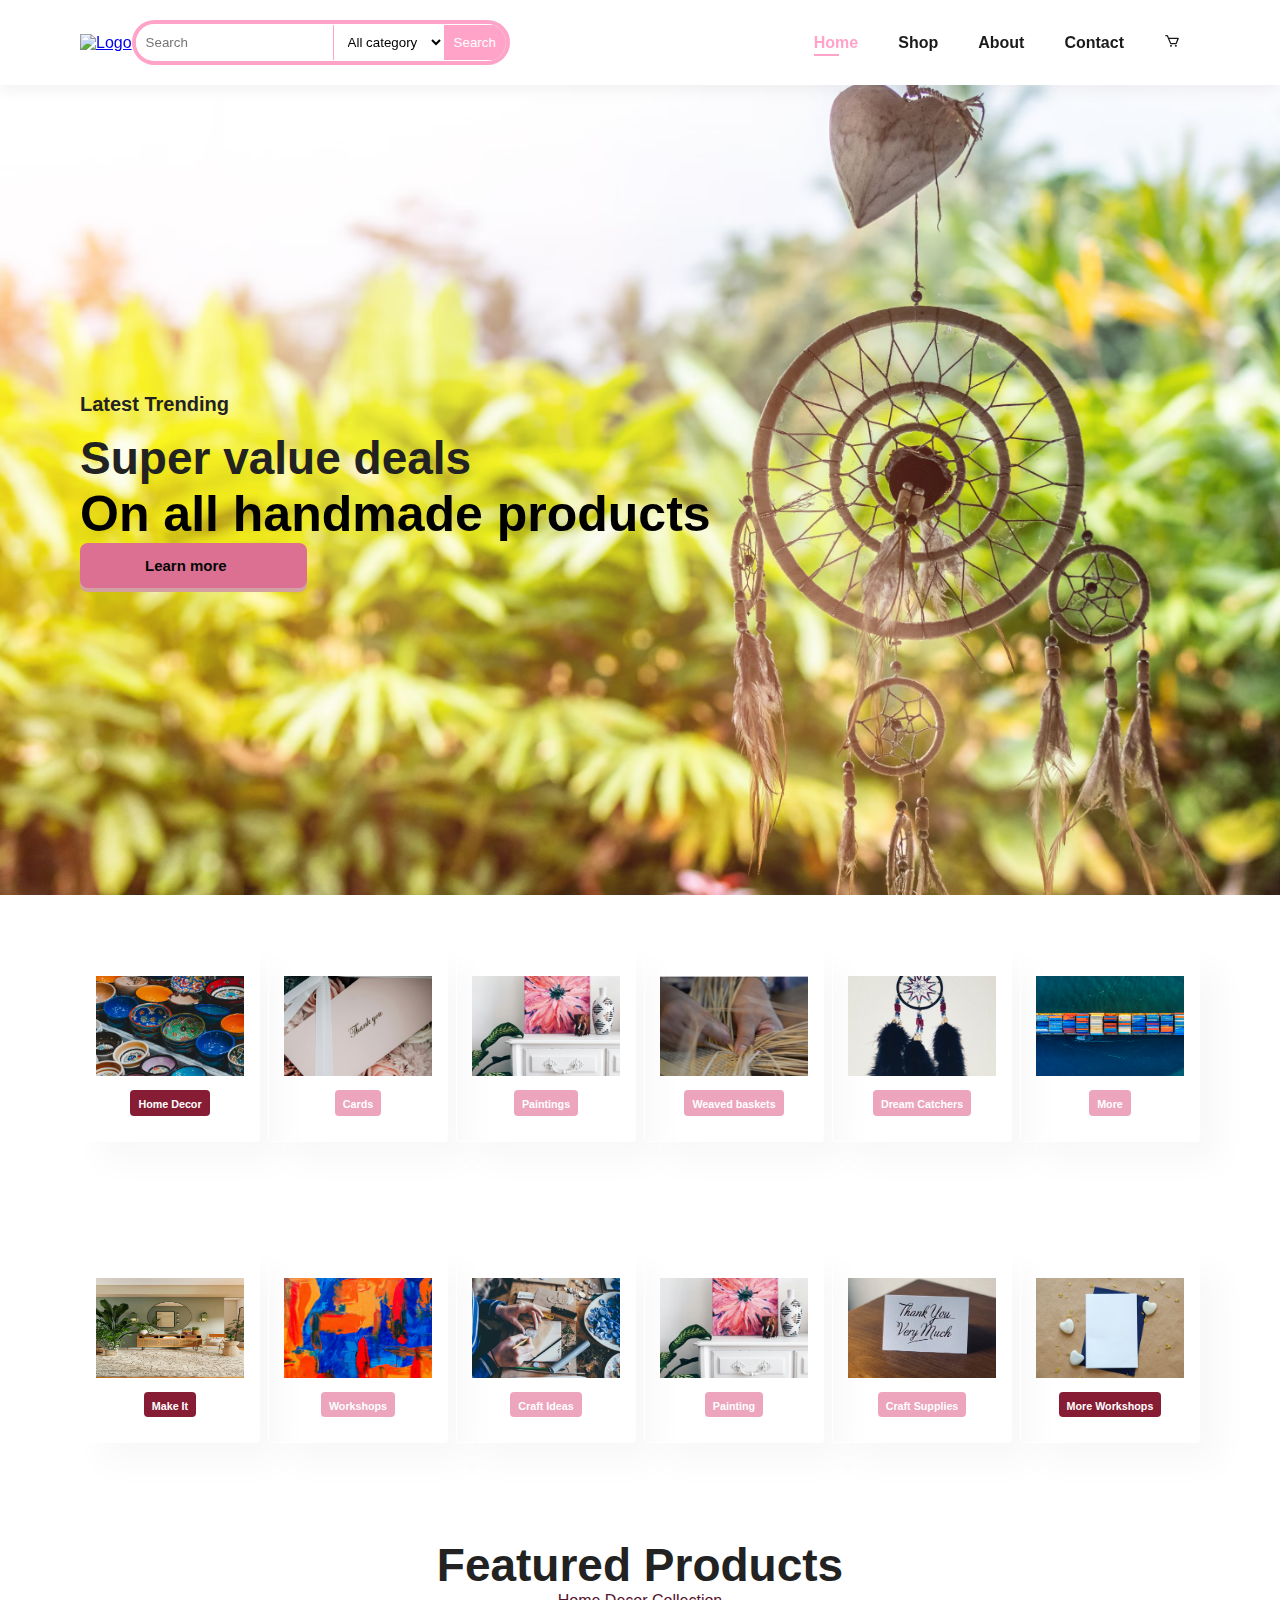
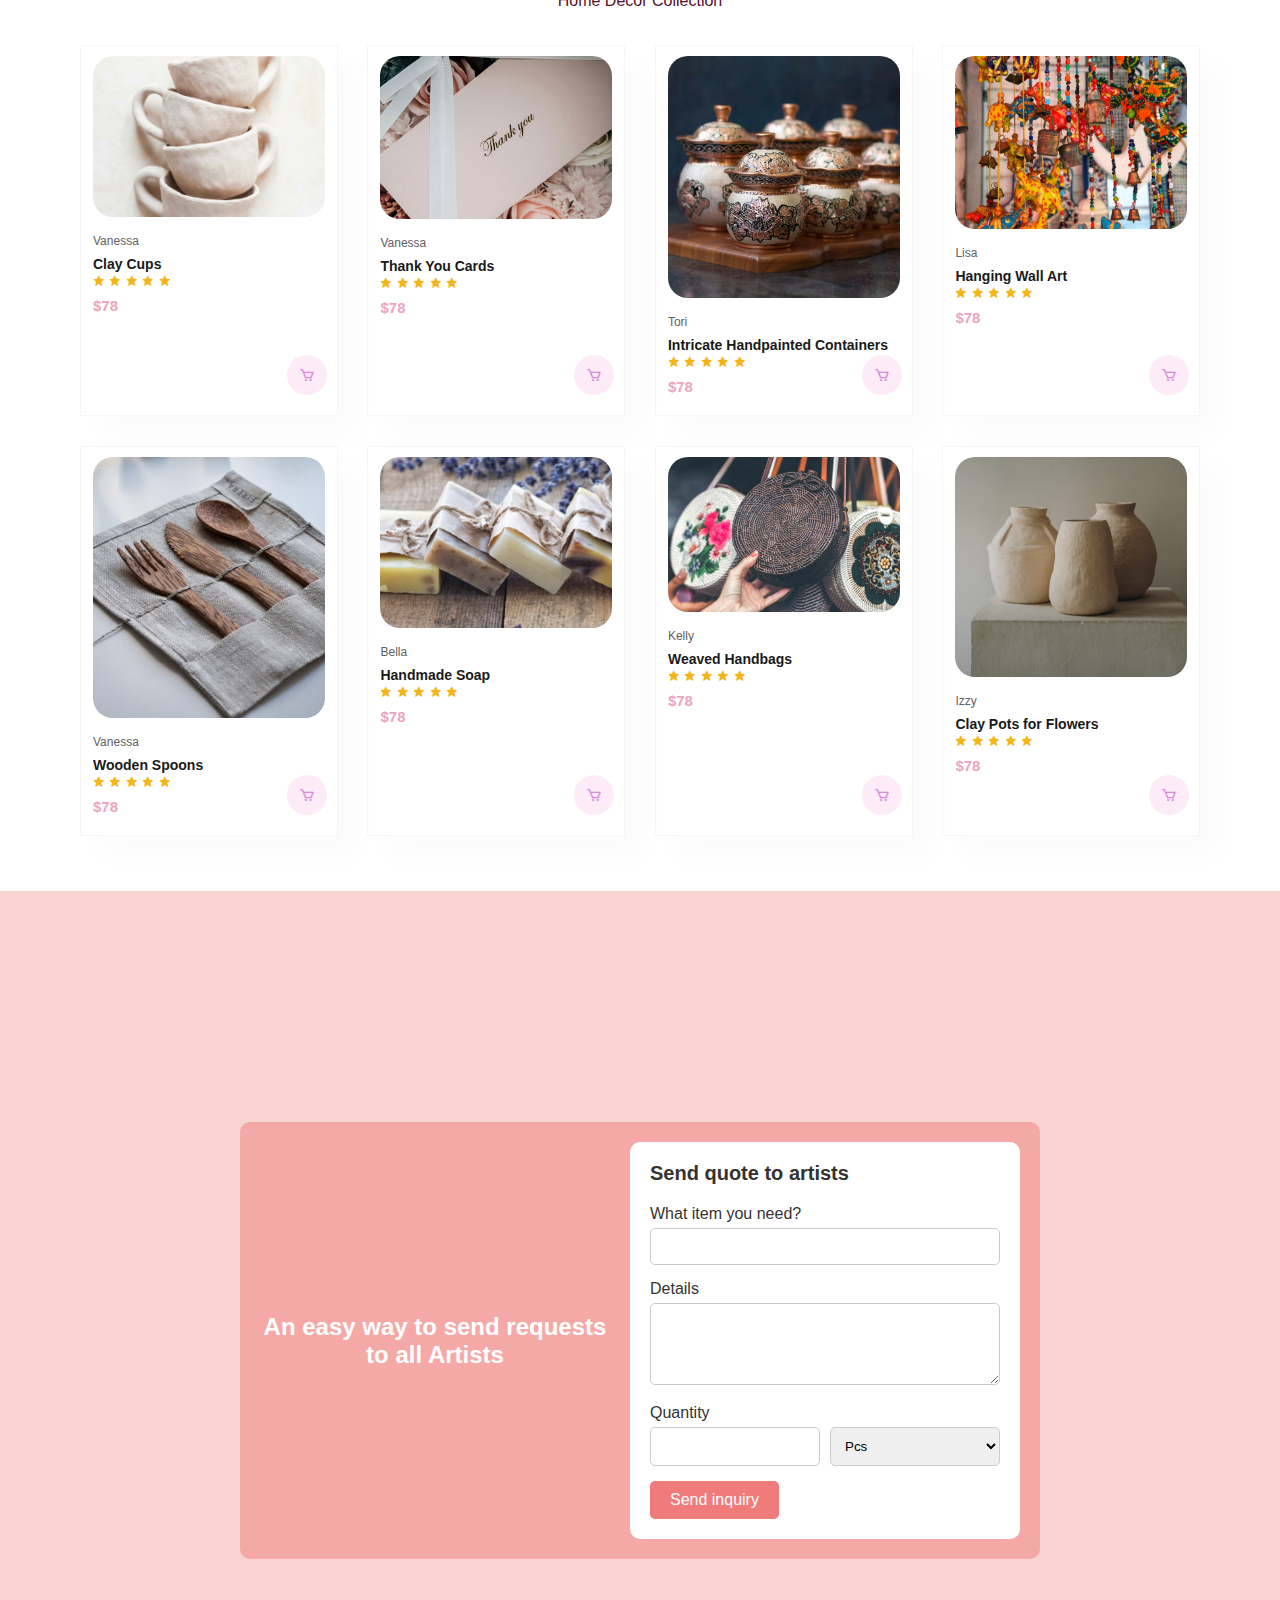
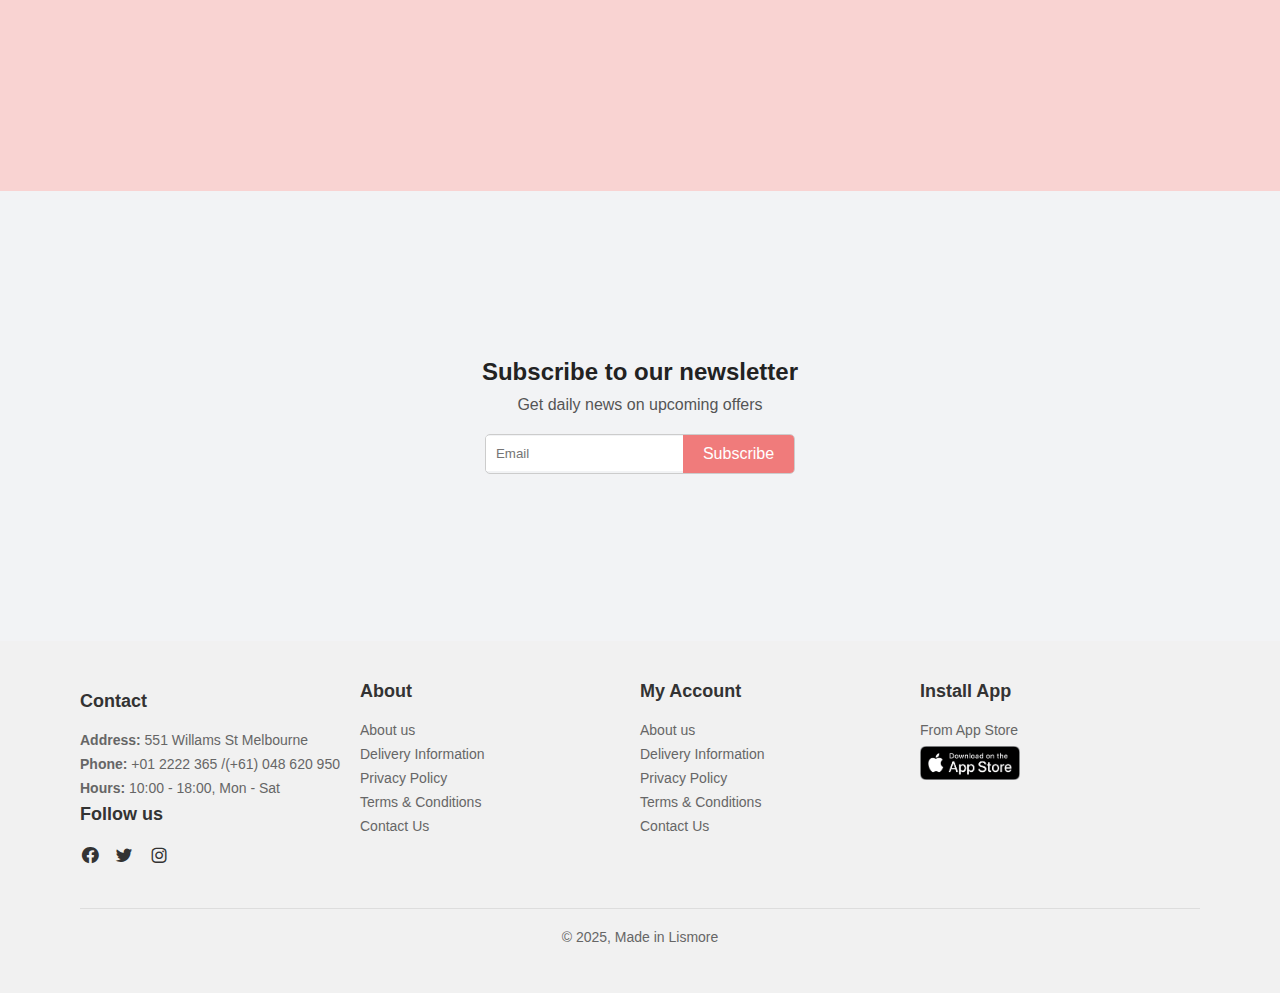
==== commit 0b2d7c99: "Final 1" ====
--- a/index.html
+++ b/index.html
@@ -7,34 +7,49 @@
     <link rel="stylesheet" href="style.css">
     <link rel="stylesheet"
   href="https://unpkg.com/boxicons@latest/css/boxicons.min.css">
+
 </head>
     <body>
-            <section id="header">
-                <a href="#"><img src="https://madeinlismore.com.au/2020/wp-content/uploads/2024/01/Made-in-Lismore-LOGO.png" class="logo" alt=""></a>
-                <div>
-                  <ul id="navbar">
-                    <li><a class="active" href="index.html">Home</a></li>
-                    <li><a href="shop.html">Shop</a></li>
-                    <li><a href="about.html">About</a></li>
-                    <li><a href="contact.html">Contact</a></li>
-                    <li><a href="cart.html"><i class='bx bx-cart'></i></a></li>
-                  </ul>
-                </div>
-              </section>
+
+      <section id="header">
+        <a href="#"><img src="https://madeinlismore.com.au/2020/wp-content/uploads/2024/01/Made-in-Lismore-LOGO.png" class="logo" alt="Logo"></a>
+        <div class="search-bar-container">
+            <form class="search-bar">
+                <input type="text" placeholder="Search">
+                <select>
+                    <option>All category</option>
+                    <option>Hot Offers</option>
+                    <option>Gift Boxes</option>
+                    <option>Projects</option>
+                    
+                </select>
+                <button type="submit">Search</button>
+            </form>
+        </div>
+        <div class="navbar-container">
+            <ul id="navbar">
+                <li><a class="active" href="index.html">Home</a></li>
+                <li><a href="shop.html">Shop</a></li>
+                <li><a href="about.html">About</a></li>
+                <li><a href="contact.html">Contact</a></li>
+                <li><a href="cart.html"><i class='bx bx-cart'></i></a></li>
+            </ul>
+        </div>
+    </section>
               
 
               <section id="hero">
                 <h4>Latest Trending</h4>
                 <h2>Super value deals</h2>
                 <h1>On all handmade products</h1>
-                <p>Up to 50% off</p>
+                <p></p>
                 <button>Learn more</button>
             </section>
             
             <section id="feature" class="section-p1">
               <div class="fe-box">
                   <img src="pottery.png" alt="">
-                  <h6>Pottery</h6>
+                  <h6>Home Decor</h6>
               </div>
               <div class="fe-box">
                 <img src="card.png" alt="">
@@ -57,6 +72,34 @@
         <h6>More</h6>
     </div>
           </section>
+
+          <section id="feature2" class="section-p1">
+            <div class="fe-box">
+                <img src="homedecor.png" alt="">
+                <h6>Make It</h6>
+            </div>
+            <div class="fe-box">
+              <img src="workshop.png" alt="">
+              <h6>Workshops</h6>
+          </div>
+          <div class="fe-box">
+            <img src="craft.jpg" alt="">
+            <h6>Craft Ideas</h6>
+        </div>
+        <div class="fe-box">
+          <img src="painting.png" alt="">
+          <h6>Painting</h6>
+      </div>
+        <div class="fe-box">
+          <img src="craftsupplies.png" alt="">
+          <h6>Craft Supplies</h6>
+      </div>
+      <div class="fe-box">
+        <img src="moreworkshops.png" alt="">
+        <h6>More Workshops</h6>
+    </div>
+  
+        </section>
 
 
           <section id="product1" class="section-p1">
@@ -69,90 +112,230 @@
                         <span>Vanessa</span>
                         <h5>Clay Cups</h5>
                         <div class="star">
-                          <i class="fas fa-star"></i>
-                          <i class="fas fa-star"></i>
-                          <i class="fas fa-star"></i>
-                          <i class="fas fa-star"></i>
-                          <i class="fas fa-star"></i>
+                          <i class='bx bxs-star'></i>
+                          <i class='bx bxs-star'></i>
+                          <i class='bx bxs-star'></i>
+                          <i class='bx bxs-star'></i>
+                          <i class='bx bxs-star'></i>
                       </div>
                       <h4>$78</h4>                       
                     </div>
                     <a href="#"><i class='bx bx-cart cart'></i></a></li>
                 </div>
-                <div class="pro-container">
-                  <div class="pro">
-                      <img src="claycups.png" alt="">
-                      <div class="des">
-                          <span>Vanessa</span>
-                          <h5>Clay Cups</h5>
-                          <div class="star">
-                            <i class="fas fa-star"></i>
-                            <i class="fas fa-star"></i>
-                            <i class="fas fa-star"></i>
-                            <i class="fas fa-star"></i>
-                            <i class="fas fa-star"></i>
-                        </div>
-                        <h4>$78</h4>                       
-                      </div>
-                      <a href="#"><i class='bx bx-cart cart'></i></a></li>
+                <div class="pro">
+                  <img src="card.png" alt="">
+                  <div class="des">
+                      <span>Vanessa</span>
+                      <h5>Thank You Cards</h5>
+                      <div class="star">
+                        <i class='bx bxs-star'></i>
+                        <i class='bx bxs-star'></i>
+                        <i class='bx bxs-star'></i>
+                        <i class='bx bxs-star'></i>
+                        <i class='bx bxs-star'></i>
+                    </div>
+                    <h4>$78</h4>                       
                   </div>
-                  <div class="pro-container">
-                    <div class="pro">
-                        <img src="claycups.png" alt="">
-                        <div class="des">
-                            <span>Vanessa</span>
-                            <h5>Clay Cups</h5>
-                            <div class="star">
-                              <i class="fas fa-star"></i>
-                              <i class="fas fa-star"></i>
-                              <i class="fas fa-star"></i>
-                              <i class="fas fa-star"></i>
-                              <i class="fas fa-star"></i>
-                          </div>
-                          <h4>$78</h4>                       
-                        </div>
-                        <a href="#"><i class='bx bx-cart cart'></i></a></li>
-                    </div>
-                    <div class="pro-container">
-                      <div class="pro">
-                          <img src="claycups.png" alt="">
-                          <div class="des">
-                              <span>Vanessa</span>
-                              <h5>Clay Cups</h5>
-                              <div class="star">
-                                <i class="fas fa-star"></i>
-                                <i class="fas fa-star"></i>
-                                <i class="fas fa-star"></i>
-                                <i class="fas fa-star"></i>
-                                <i class="fas fa-star"></i>
-                            </div>
-                            <h4>$78</h4>                       
-                          </div>
-                          <a href="#"><i class='bx bx-cart cart'></i></a></li>
-                      </div>
-                      <div class="pro-container">
-                        <div class="pro">
-                            <img src="claycups.png" alt="">
-                            <div class="des">
-                                <span>Vanessa</span>
-                                <h5>Clay Cups</h5>
-                                <div class="star">
-                                  <i class="fas fa-star"></i>
-                                  <i class="fas fa-star"></i>
-                                  <i class="fas fa-star"></i>
-                                  <i class="fas fa-star"></i>
-                                  <i class="fas fa-star"></i>
-                              </div>
-                              <h4>$78</h4>                       
-                            </div>
-                            <a href="#"><i class='bx bx-cart cart'></i></a></li>
-                        </div>
+                  <a href="#"><i class='bx bx-cart cart'></i></a></li>
+              </div>    
+              <div class="pro">
+                <img src="featuredproduct-1.png" alt="">
+                <div class="des">
+                    <span>Tori</span>
+                    <h5>Intricate Handpainted Containers</h5>
+                    <div class="star">
+                      <i class='bx bxs-star'></i>
+                      <i class='bx bxs-star'></i>
+                      <i class='bx bxs-star'></i>
+                      <i class='bx bxs-star'></i>
+                      <i class='bx bxs-star'></i>
+                  </div>
+                  <h4>$78</h4>                       
+                </div>
+                <a href="#"><i class='bx bx-cart cart'></i></a></li>
+            </div>    
+            <div class="pro">
+              <img src="featuredproduct-2.png" alt="">
+              <div class="des">
+                  <span>Lisa</span>
+                  <h5>Hanging Wall Art</h5>
+                  <div class="star">
+                    <i class='bx bxs-star'></i>
+                    <i class='bx bxs-star'></i>
+                    <i class='bx bxs-star'></i>
+                    <i class='bx bxs-star'></i>
+                    <i class='bx bxs-star'></i>
+                </div>
+                <h4>$78</h4>                       
+              </div>
+              <a href="#"><i class='bx bx-cart cart'></i></a></li>
+          </div>    
+          <div class="pro">
+            <img src="featuredproduct-3.png" alt="">
+            <div class="des">
+                <span>Vanessa</span>
+                <h5>Wooden Spoons</h5>
+                <div class="star">
+                  <i class='bx bxs-star'></i>
+                  <i class='bx bxs-star'></i>
+                  <i class='bx bxs-star'></i>
+                  <i class='bx bxs-star'></i>
+                  <i class='bx bxs-star'></i>
+              </div>
+              <h4>$78</h4>                       
+            </div>
+            <a href="#"><i class='bx bx-cart cart'></i></a></li>
+        </div>    
+        <div class="pro">
+          <img src="featuredproduct-4.png" alt="">
+          <div class="des">
+              <span>Bella</span>
+              <h5>Handmade Soap</h5>
+              <div class="star">
+                <i class='bx bxs-star'></i>
+                <i class='bx bxs-star'></i>
+                <i class='bx bxs-star'></i>
+                <i class='bx bxs-star'></i>
+                <i class='bx bxs-star'></i>
+            </div>
+            <h4>$78</h4>                       
+          </div>
+          <a href="#"><i class='bx bx-cart cart'></i></a></li>
+      </div>    
+      <div class="pro">
+        <img src="featuredproduct-5.png" alt="">
+        <div class="des">
+            <span>Kelly</span>
+            <h5>Weaved Handbags</h5>
+            <div class="star">
+              <i class='bx bxs-star'></i>
+              <i class='bx bxs-star'></i>
+              <i class='bx bxs-star'></i>
+              <i class='bx bxs-star'></i>
+              <i class='bx bxs-star'></i>
+          </div>
+          <h4>$78</h4>                       
+        </div>
+        <a href="#"><i class='bx bx-cart cart'></i></a></li>
+    </div>    
+    <div class="pro">
+      <img src="featuredproduct-6.png" alt="">
+      <div class="des">
+          <span>Izzy</span>
+          <h5>Clay Pots for Flowers</h5>
+          <div class="star">
+            <i class='bx bxs-star'></i>
+            <i class='bx bxs-star'></i>
+            <i class='bx bxs-star'></i>
+            <i class='bx bxs-star'></i>
+            <i class='bx bxs-star'></i>
+        </div>
+        <h4>$78</h4>                       
+      </div>
+      <a href="#"><i class='bx bx-cart cart'></i></a></li>
+  </div>               
             </div>
         </section>
         
-          
-        
-
+
+
+        <section class="quote-request-section">
+          <div class="quote-request-container">
+              <div class="quote-request-left-panel">
+                  <h1>An easy way to send requests to all Artists</h1>
+              </div>
+              <div class="quote-request-right-panel">
+                  <h2>Send quote to artists</h2>
+                  <form>
+                      <div class="quote-request-form-group">
+                          <label for="item">What item you need?</label>
+                          <input type="text" id="item" name="item">
+                      </div>
+                      <div class="quote-request-form-group">
+                          <label for="details">Details</label>
+                          <textarea id="details" name="details" rows="4"></textarea>
+                      </div>
+                      <div class="quote-request-form-group">
+                          <label for="quantity">Quantity</label>
+                          <div class="inline-container">
+                              <input type="number" id="quantity" name="quantity">
+                              <select id="unit" name="unit">
+                                  <option value="pcs">Pcs</option>
+                                  <option value="sets">Sets</option>
+                                  <option value="kg">Kg</option>
+                              </select>
+                          </div>
+                      </div>
+                      <button type="submit" class="quote-request-button">Send inquiry</button>
+                  </form>
+              </div>
+          </div>
+      </section>
+
+      <section class="newsletter-section">
+        <div class="newsletter-container">
+            <h2>Subscribe to our newsletter</h2>
+            <p>Get daily news on upcoming offers</p>
+            <form class="newsletter-form">
+                <div class="newsletter-input-group">
+                    <input type="email" id="email" name="email" placeholder="Email">
+                    <button type="submit" class="newsletter-button">Subscribe</button>
+                </div>
+            </form>
+        </div>
+    </section>
+
+
+    <footer class="section-p1">
+      <div class="col">
+          <img class="logo" src="https://madeinlismore.com.au/2020/wp-content/uploads/2024/01/Made-in-Lismore-LOGO.png" alt="">
+          <h4>Contact</h4>
+          <p><strong>Address: </strong> 551 Willams St Melbourne</p>
+          <p><strong>Phone: </strong> +01 2222 365 /(+61) 048 620 950</p>
+          <p><strong>Hours: </strong> 10:00 - 18:00, Mon - Sat</p>
+          <div class="follow">
+              <h4>Follow us</h4>
+              <div class="icon">
+                  <i class='bx bxl-facebook-circle'></i>
+                  <i class='bx bxl-twitter'></i>
+                  <i class='bx bxl-instagram'></i>
+              </div>
+          </div>
+      </div>
+      <div class="col">
+          <h4>About</h4>
+          <a href="#">About us</a>
+          <a href="#">Delivery Information</a>
+          <a href="#">Privacy Policy</a>
+          <a href="#">Terms & Conditions</a>
+          <a href="#">Contact Us</a>
+      </div>
+      <div class="col">
+          <h4>My Account</h4>
+          <a href="#">About us</a>
+          <a href="#">Delivery Information</a>
+          <a href="#">Privacy Policy</a>
+          <a href="#">Terms & Conditions</a>
+          <a href="#">Contact Us</a>
+      </div>
+      <div class="col install">
+          <h4>Install App</h4>
+          <p>From App Store</p>
+          <div class="row">
+              <img src="appleimage.png" alt="App Store">
+
+          </div>
+      </div>
+      <div class="copyright">
+          <p>© 2025, Made in Lismore</p>
+      </div>
+  </footer>
+  
+  
+
+    
+
+  
 
 
 
--- a/style.css
+++ b/style.css
@@ -54,8 +54,7 @@
 }
 
 
-/* header start */
-
+/* General Header Styles */
 #header {
     display: flex;
     align-items: center;
@@ -69,6 +68,62 @@
     left: 0;
 }
 
+.logo {
+    width: 30%; /* Ensure the logo size stays fixed */
+    flex-shrink: 0; /* Prevent the logo from shrinking */
+}
+
+/* Search Bar Styles */
+.search-bar {
+    display: flex;
+    align-items: center;
+    border: 4px solid #ffa4c8;
+    border-radius: 25px;
+    overflow: hidden;
+    flex-grow: 3; /* Allow it to take more space */
+    max-width: 400px; /* Set a max-width */
+    margin-right: 30px; /* Move the search bar slightly to the left */
+}
+
+.search-bar input {
+    border: none;
+    padding: 10px;
+    outline: none;
+    flex-grow: 1;
+    border-right: 1px solid #ffa4c8; /* Add a border to the right of the input */
+}
+
+.search-bar select {
+    border: none;
+    padding: 10px;
+    outline: none;
+    background: white;
+    flex-shrink: 0;
+    border-radius: 0;
+}
+
+.search-bar button {
+    background-color: #ffa4c8;
+    border: none;
+    padding: 10px 10px; /* Increase the padding to make the button larger */
+    color: white;
+    cursor: pointer;
+    flex-shrink: 0;
+    border-radius: 0;
+}
+
+.search-bar button:hover {
+    background-color: #ff80a4;
+}
+
+/* Navbar Styles */
+.navbar-container {
+    display: flex;
+    justify-content: flex-end; /* Align the navbar items to the right */
+    align-items: center;
+    flex-grow: 1; /* Allow navbar to take remaining space */
+}
+
 #navbar {
     display: flex;
     align-items: center;
@@ -78,36 +133,38 @@
 #navbar li {
     list-style: none;
     padding: 0 20px;
-    position: relative
-  }
-
-  #navbar li a {
+    position: relative;
+}
+
+#navbar li a {
     text-decoration: none;
     font-size: 16px;
     font-weight: 600;
     color: #1a1a1a;
     transition: 0.3s ease;
-  }
-
-  #navbar li a:hover,
-  #navbar li a.active {
-      color: #ffa4c8;
-  }
-  
-  #navbar li a.active::after,
+}
+
+#navbar li a:hover,
+#navbar li a.active {
+    color: #ffa4c8;
+}
+
+#navbar li a.active::after,
 #navbar li a:hover::after {
-      content: "";
-      width: 30%;
-      height: 2px;
-      background: #ffa4c8;
-      position: absolute;
-      bottom: -4px;
-      left: 20px;
-  }
-
-  .logo{
+    content: "";
     width: 30%;
-  }
+    height: 2px;
+    background: #ffa4c8;
+    position: absolute;
+    bottom: -4px;
+    left: 20px;
+}
+
+
+
+
+
+
 
 
 
@@ -180,7 +237,7 @@
     text-align: center;
     padding: 25px 15px;
     box-shadow: 20px 20px 34px rgba(0, 0, 0, 0.03);
-    border: 1px solid #cce7d0;
+    border: 1px solid #ffffff;
     border-radius: 4px;
     margin: 15px 0;
 }
@@ -200,8 +257,8 @@
     padding: 9px 8px 6px 8px;
     line-height: 1;
     border-radius: 4px;
-    color: #000000;
-    background-color: #ea8a9f;
+    color: #ffffff;
+    background-color: #871d34;
 }
 
 #feature .fe-box img {
@@ -229,6 +286,74 @@
     background-color: #eca5bd;
 }
 
+
+#feature2 {
+    display: flex;
+    align-items: center;
+    justify-content: space-between;
+    flex-wrap: wrap;
+}
+
+
+#feature2 .fe-box {
+    width: 180px;
+    text-align: center;
+    padding: 25px 15px;
+    box-shadow: 20px 20px 34px rgba(0, 0, 0, 0.03);
+    border: 1px solid #ffffff;
+    border-radius: 4px;
+    margin: 15px 0;
+}
+
+#feature2 .fe-box img {
+    width: 100%; /* Adjust width to your preference */
+    height: 100px; /* Maintain aspect ratio */
+    max-width: 200px; /* Maximum width for the image */
+}
+
+#feature2 .fe-box:hover {
+    box-shadow: 10px 10px 54px rgba(32, 31, 40, 0.1);
+}
+
+#feature2 .fe-box h6 {
+    display:inline-block;
+    padding: 9px 8px 6px 8px;
+    line-height: 1;
+    border-radius: 4px;
+    color: #ffffff;
+    background-color: #871d34;
+}
+
+#feature2 .fe-box img {
+    width: 100%;
+    margin-bottom: 10px;
+}
+
+#feature2 .fe-box:nth-child(2) h6 {
+    background-color: #eca5bd;
+}
+
+#feature2 .fe-box:nth-child(3) h6 {
+    background-color: #eca5bd;
+}
+
+#feature2 .fe-box:nth-child(4) h6 {
+    background-color: #eca5bd;
+}
+
+#feature2 .fe-box:nth-child(5) h6 {
+    background-color: #eca5bd;
+}
+
+#feature .fe-box:nth-child(6) h6 {
+    background-color: #eca5bd;
+}
+
+
+
+
+
+
 #product1 {
     text-align: center;
 }
@@ -237,6 +362,7 @@
     display: flex;
     justify-content: space-between;
     padding-top: 20px;
+    flex-wrap: wrap;
 }
 
 #product1 .pro {
@@ -244,6 +370,7 @@
     min-width: 250px;
     padding: 10px 12px;
     border: 1px solid #f6f6f6;
+    border-radius: 25;
     cursor: pointer;
     box-shadow: 20px 20px 30px rgba(0, 0, 0, 0.02);
     margin: 15px 0;
@@ -261,6 +388,11 @@
     border-radius: 20px;
 }
 
+#product1 .pro .des {
+    text-align: start;
+    padding: 10px 0;
+}
+
 #product1 .pro .des span {
     color: #606063;
     font-size: 12px;
@@ -281,7 +413,7 @@
     padding-top: 7px;
     font-size: 15px;
     font-weight: 700;
-    color: #088178;
+    color: #eca5bd;
 }
 
 #product1 .pro .cart {
@@ -297,3 +429,845 @@
     bottom: 20px;
     right: 10px;
 }
+
+
+
+
+
+
+/* section enquiry */
+
+/* General Styles */
+/* General Styles */
+/* General Styles */
+/* General Styles */
+* {
+    box-sizing: border-box;
+    margin: 0;
+    padding: 0;
+    font-family: Arial, sans-serif;
+}
+
+/* Specific Styles for Quote Request Section */
+.quote-request-section {
+    display: flex;
+    justify-content: center;
+    align-items: center;
+    height: 100vh;
+    background-color: #F9D3D2;
+}
+
+.quote-request-container {
+    display: flex;
+    background-color: #F5A9A7;
+    padding: 20px;
+    border-radius: 10px;
+    width: 800px;
+    max-width: 100%;
+}
+
+.quote-request-left-panel {
+    flex: 1;
+    display: flex;
+    justify-content: center;
+    align-items: center;
+    padding-right: 20px;
+}
+
+.quote-request-left-panel h1 {
+    color: #FFFFFF;
+    font-size: 24px;
+    text-align: center;
+}
+
+.quote-request-right-panel {
+    flex: 1;
+    background-color: #FFFFFF;
+    padding: 20px;
+    border-radius: 10px;
+}
+
+.quote-request-right-panel h2 {
+    color: #333333;
+    margin-bottom: 20px;
+    font-size: 20px;
+}
+
+.quote-request-form-group {
+    margin-bottom: 15px;
+}
+
+.quote-request-form-group label {
+    display: block;
+    margin-bottom: 5px;
+    color: #333333;
+}
+
+.quote-request-form-group input,
+.quote-request-form-group textarea,
+.quote-request-form-group select {
+    width: 100%;
+    padding: 10px;
+    border: 1px solid #CCCCCC;
+    border-radius: 5px;
+}
+
+/* Inline Container for Quantity and Unit */
+.inline-container {
+    display: flex;
+    gap: 10px;
+}
+
+.quote-request-form-group input[type="number"],
+.quote-request-form-group select {
+    width: calc(50% - 5px); /* Adjust width to fit within the container */
+    display: inline-block;
+}
+
+.quote-request-button {
+    background-color: #F07B7B;
+    color: #FFFFFF;
+    padding: 10px 20px;
+    border: none;
+    border-radius: 5px;
+    cursor: pointer;
+    font-size: 16px;
+}
+
+.quote-request-button:hover {
+    background-color: #D96D6D;
+}
+
+
+
+/* Specific Styles for Newsletter Section */
+.newsletter-section {
+    display: flex;
+    justify-content: center;
+    align-items: center;
+    height: 50vh;
+    background-color: #F2F3F5;
+    padding: 20px;
+}
+
+.newsletter-container {
+    text-align: center;
+}
+
+.newsletter-container h2 {
+    font-size: 24px;
+    margin-bottom: 10px;
+}
+
+.newsletter-container p {
+    font-size: 16px;
+    margin-bottom: 20px;
+    color: #555555;
+}
+
+.newsletter-form {
+    display: flex;
+    justify-content: center;
+    align-items: center;
+}
+
+.newsletter-input-group {
+    display: flex;
+    align-items: center;
+    border: 1px solid #CCCCCC;
+    border-radius: 5px;
+    overflow: hidden;
+}
+
+.newsletter-input-group input[type="email"] {
+    padding: 10px;
+    border: none;
+    outline: none;
+    flex: 3;
+}
+
+.newsletter-button {
+    background-color: #F07B7B;
+    color: #FFFFFF;
+    padding: 10px 20px;
+    border: none;
+    cursor: pointer;
+    font-size: 16px;
+    flex: 1;
+}
+
+.newsletter-button:hover {
+    background-color: #D96D6D;
+}
+
+footer {
+    display: flex;
+    flex-wrap: wrap;
+    justify-content: space-between;
+    padding: 40px 80px; /* Adjust padding as needed */
+    background: #f5f5f5; /* Add a background color if needed */
+}
+
+footer .col {
+    display: flex;
+    flex-direction: column;
+    align-items: flex-start;
+    margin-bottom: 20px;
+    flex: 1; /* Allow columns to take equal space */
+    min-width: 150px; /* Ensure columns have a minimum width */
+}
+
+footer .logo {
+    width: 120px; /* Adjust the logo size */
+    margin-bottom: 10px;
+}
+
+footer h4 {
+    font-size: 16px;
+    padding-bottom: 10px;
+}
+
+footer a {
+    font-size: 14px;
+    text-decoration: none;
+    color: #555;
+    margin-bottom: 8px;
+}
+
+footer .icon i {
+    font-size: 24px;
+    color: #555;
+    margin-right: 10px;
+}
+
+footer .icon i:hover {
+    color: #ffa4c8;
+}
+
+footer .row {
+    display: flex;
+}
+
+footer .row img {
+    width: 100px; /* Adjust the size of the App Store and Google Play images */
+    margin-right: 10px;
+}
+
+footer p {
+    font-size: 14px;
+    color: #555;
+}
+
+footer .copyright {
+    text-align: center;
+    width: 100%;
+    padding-top: 20px;
+    border-top: 1px solid #ddd;
+    margin-top: 20px;
+}
+
+
+/*start media query*/
+@media (max-width: 750px) {
+    #navbar {
+    display: flex;
+    flex-direction: column;
+    align-items: flex-start;
+    justify-content: flex-start;
+    position: fixed;
+    top: 0;
+    right: -300px;
+    height: 100vh;
+    width: 300px;
+    background-color: #E3E6F3;
+    box-shadow: 0 40px 60px rgba(0, 0, 0, 0.1);
+    padding: 80px 0 0 10px;
+}
+
+            #navbar li{
+                margin-bottom: 25px;
+
+        }
+
+    }
+
+    @media (max-width: 477px) {
+            #header {
+                
+                padding: 10px 30px;
+                
+            }
+            h2 {
+                font-size: 32px;
+            }
+            #hero {
+                
+                padding: 0 20px;
+                background-position: 55%;
+            }
+    
+        }
+
+
+
+
+
+
+/*shop.html and product*/
+/* YOUTUBE VIDEO */
+/* Page 2 CSS */
+/* Page Header Styles */
+/* Page Header Styles */
+#page-header {
+    text-align: center;
+    margin: 20px 0;
+}
+
+#page-header h2 {
+    font-size: 36px;
+    color: #ffa4c8;
+}
+
+#page-header p {
+    font-size: 18px;
+    color: #888;
+}
+
+/* Shop Section Styles */
+#shop {
+    display: flex;
+    margin: 20px;
+}
+
+.sidebar {
+    width: 250px;
+    padding: 20px;
+    border: 1px solid #ddd;
+    background: #f9f9f9;
+}
+
+.sidebar h3 {
+    font-size: 20px;
+    margin-bottom: 10px;
+}
+
+.sidebar ul {
+    list-style: none;
+    padding: 0;
+}
+
+.sidebar ul li {
+    margin-bottom: 10px;
+}
+
+.sidebar ul li a {
+    text-decoration: none;
+    color: #333;
+    font-size: 16px;
+}
+
+.sidebar ul li input {
+    margin-right: 10px;
+}
+
+.product-grid {
+    display: flex;
+    flex-wrap: wrap;
+    justify-content: space-between;
+    width: calc(100% - 290px);
+    padding: 20px;
+    margin-left: 20px;
+}
+
+.product-grid .pro {
+    width: 30%;
+    margin-bottom: 20px;
+    border: 1px solid #ddd;
+    border-radius: 10px;
+    overflow: hidden;
+    transition: transform 0.3s ease;
+    position: relative;
+}
+
+.product-grid .pro:hover {
+    transform: scale(1.05);
+}
+
+.product-grid .pro img {
+    width: 100%;
+}
+
+.product-grid .des {
+    padding: 15px;
+}
+
+.product-grid .des span {
+    font-size: 14px;
+    color: #888;
+}
+
+.product-grid .des h5 {
+    font-size: 18px;
+    color: #333;
+    margin: 10px 0;
+}
+
+.product-grid .star {
+    color: #ffa4c8;
+}
+
+.product-grid .des h4 {
+    font-size: 22px;
+    color: #333;
+    margin-top: 10px;
+}
+
+.product-grid .cart {
+    background-color: #ffa4c8;
+    color: #fff;
+    font-size: 22px;
+    width: 40px;
+    height: 40px;
+    border-radius: 50%;
+    position: absolute;
+    bottom: 10px;
+    right: 10px;
+    display: flex;
+    align-items: center;
+    justify-content: center;
+    transition: background-color 0.3s ease;
+}
+
+.product-grid .cart:hover {
+    background-color: #ff80a4;
+}
+
+/* Pagination Styles */
+#pagination {
+    text-align: center;
+    margin: 20px 0;
+}
+
+#pagination a {
+    text-decoration: none;
+    color: #333;
+    padding: 10px 15px;
+    border: 1px solid #ddd;
+    margin: 0 5px;
+    border-radius: 5px;
+    transition: background 0.3s ease, color 0.3s ease;
+}
+
+#pagination a:hover {
+    background: #ffa4c8;
+    color: #fff;
+}
+
+
+
+
+
+
+/* Product Single Page CSS */
+#prodetails {
+    display: flex;
+    justify-content: space-between;
+    margin-top: 20px;
+}
+
+.left-column {
+    width: 50%; /* Adjust the width to make the image container smaller */
+}
+
+.right-column {
+    width: 45%; /* Adjust the width accordingly */
+    display: flex;
+    flex-direction: column;
+    justify-content: center;
+}
+
+.single-pro-image {
+    width: 100%;
+    display: flex;
+    flex-direction: column;
+    align-items: center; /* Center align the main image */
+}
+
+#MainImg {
+    width: 80%; /* Reduce the size of the main image */
+    margin-bottom: 10px; /* Space between main and small images */
+}
+
+.small-img-group {
+    display: flex;
+    justify-content: space-between;
+    width: 80%; /* Ensure the small images align with the main image */
+}
+
+.small-img-col {
+    flex-basis: 24%; /* Four equal columns */
+    cursor: pointer;
+}
+
+.small-img-col img {
+    height: 100px; /* Ensure all small images have the same height */
+    object-fit: cover; /* Maintain aspect ratio and fill the box */
+}
+
+.product-details-box {
+    background-color: #ffe2e6; /* Light pink background */
+    padding: 20px;
+    border-radius: 8px;
+    width: 80%; /* Match the width of the main image */
+    margin: 0 auto;
+}
+
+.single-pro-details {
+    padding-top: 30px;
+}
+
+.single-pro-details h2 {
+    font-size: 26px;
+}
+
+.single-pro-details h4 {
+    padding: 20px 0;
+}
+
+.single-pro-details select {
+    display: block;
+    padding: 10px;
+    margin-bottom: 10px;
+    width: 100%; /* Ensure select takes the full width */
+    max-width: 200px; /* Set a maximum width */
+}
+
+.single-pro-details input[type="number"] {
+    width: 60px; /* Increase the width for better visibility */
+    height: 47px;
+    padding-left: 10px;
+    font-size: 16px;
+    margin-right: 10px;
+}
+
+.single-pro-details input:focus {
+    outline: none;
+}
+
+.single-pro-details button {
+    background: #ef95b2;
+    color: #fff;
+    padding: 10px 20px; /* Add padding for better appearance */
+    border: none;
+    cursor: pointer;
+}
+
+.single-pro-details button:hover {
+    background: #ca60c0; /* Add a hover effect */
+}
+
+.single-pro-details span {
+    line-height: 25px;
+}
+
+/* Single Product (Mobile) */
+@media (max-width: 799px) {
+    #prodetails {
+        flex-direction: column;
+    }
+    .left-column {
+        width: 100%;
+    }
+    .right-column {
+        width: 100%;
+        padding-top: 20px; /* Add spacing between sections */
+    }
+    .single-pro-image {
+        width: 100%;
+        margin-bottom: 20px; /* Add margin for spacing */
+    }
+    .single-pro-details {
+        width: 100%;
+        padding-top: 0; /* Remove top padding for mobile view */
+    }
+    .single-pro-details select {
+        max-width: 100%; /* Ensure select takes full width on mobile */
+    }
+}
+
+
+
+
+/* Cart Page Styles */
+#cart {
+    overflow-x: auto;
+    margin-bottom: 30px;
+}
+
+#cart table {
+    width: 100%;
+    border-collapse: collapse;
+    table-layout: fixed;
+    white-space: nowrap;
+}
+
+#cart table img {
+    width: 70px;
+    height: auto;
+}
+
+#cart table td:nth-child(1) {
+    width: 100px;
+    text-align: center;
+}
+
+#cart table td:nth-child(2) {
+    width: 150px;
+    text-align: center;
+}
+
+#cart table td:nth-child(3) {
+    width: 250px;
+    text-align: center;
+}
+
+#cart table td:nth-child(4),
+#cart table td:nth-child(5),
+#cart table td:nth-child(6) {
+    width: 150px;
+    text-align: center;
+}
+
+#cart table td:nth-child(5) input {
+    width: 70px;
+    padding: 10px 5px 10px 15px;
+}
+
+#cart table thead {
+    border: 1px solid #e2e9e1;
+    border-left: none;
+    border-right: none;
+}
+
+#cart table thead td {
+    font-weight: 700;
+    text-transform: uppercase;
+    font-size: 13px;
+    padding: 18px 0;
+}
+
+#cart table tbody tr td {
+    padding-top: 15px;
+}
+
+#cart table tbody td {
+    font-size: 13px;
+}
+
+.bx-no-entry {
+    color: #ff80a4;
+    font-size: 24px;
+}
+
+#cart-add {
+    display: flex;
+    flex-wrap: wrap;
+    justify-content: space-between;
+}
+
+#coupon {
+    width: 50%;
+    margin-bottom: 30px;
+}
+
+#coupon h3,
+#subtotal h3 {
+    padding-bottom: 0pt;
+}
+
+#coupon input {
+    padding: 10px 20px;
+    outline: none;
+    width: 60%;
+    margin-right: 10px;
+    border: 1px solid #e2e9e1;
+}
+
+#coupon button, #subtotal button {
+    background-color: #ff80a4;
+    color: #fff;
+    padding: 12px 20px;
+    border: none;
+    cursor: pointer;
+}
+
+#subtotal {
+    width: 50%;
+    margin-bottom: 30px;
+    border: 1px solid #e2e9e1;
+    padding: 30px;
+}
+
+#subtotal table {
+    border-collapse: collapse;
+    width: 100%;
+    margin-bottom: 20px;
+}
+
+#subtotal table td {
+    width: 50%;
+    border: 1px solid #e2e9e1;
+    padding: 10px;
+    font-size: 13px;
+}
+
+/* Cart for Mobile Responsiveness */
+#cart-add {
+    flex-direction: column;
+}
+
+#coupon {
+    width: 100%;
+}
+
+#subtotal {
+    width: 100%;
+    padding: 20px;
+}
+
+
+
+/* CHECKOUT PAGE */
+* {
+    margin: 0;
+    padding: 0;
+    box-sizing: border-box;
+    font-family: 'Poppins', sans-serif;
+}
+
+.container {
+    display: flex;
+    justify-content: center;
+    align-items: center;
+    min-height: 100vh;
+    background: #1f242d;
+    padding: 25px;
+}
+
+.container form {
+    width: 700px;
+    padding: 40px;
+    background: #fff;
+    border-radius: 10px;
+}
+
+form .row {
+    display: flex;
+    gap: 20px;
+    flex-wrap: wrap;
+}
+
+.row .column {
+    flex: 1 1 250px;
+}
+
+.column .title {
+    font-size: 20px;
+    color: #333;
+    text-transform: uppercase;
+    margin-bottom: 5px;
+}
+
+.column .input-box {
+    margin: 15px 0;
+}
+
+.input-box span {
+    display: block;
+    margin-bottom: 10px;
+}
+
+.input-box input {
+    width: 100%;
+    padding: 10px 15px;
+    border: 1px solid #ccc;
+    border-radius: 6px;
+    font-size: 15px;
+}
+
+.column .flex {
+    display: flex;
+    gap: 15px;
+}
+
+.flex .input-box {
+    margin-top: 5px;
+}
+
+.input-box img {
+    height: 34px;
+    margin-top: 5px;
+    filter: drop-shadow(0 0 1px #000);
+}
+
+form .btn {
+    width: 100%;
+    padding: 12px;
+    background: #8175d3;
+    border: none;
+    outline: none;
+    border-radius: 6px;
+    font-size: 17px;
+    color: #fff;
+    margin-top: 5px;
+    cursor: pointer;
+    transition: .5s;
+}
+
+form .btn:hover {
+    background: #6a5acd;
+}
+
+footer {
+    background: #f1f1f1;
+    padding: 40px 20px;
+}
+
+footer .col {
+    margin-bottom: 20px;
+}
+
+footer .logo {
+    max-width: 150px;
+}
+
+footer h4 {
+    font-size: 18px;
+    color: #333;
+    margin-bottom: 10px;
+}
+
+footer p, footer a {
+    font-size: 14px;
+    color: #666;
+    text-decoration: none;
+    margin-bottom: 8px;
+    display: block;
+}
+
+footer .follow .icon i {
+    font-size: 20px;
+    color: #333;
+    margin-right: 10px;
+}
+
+footer .install img {
+    max-width: 120px;
+}
+
+footer .copyright {
+    text-align: center;
+    font-size: 14px;
+    color: #666;
+    margin-top: 20px;
+}
